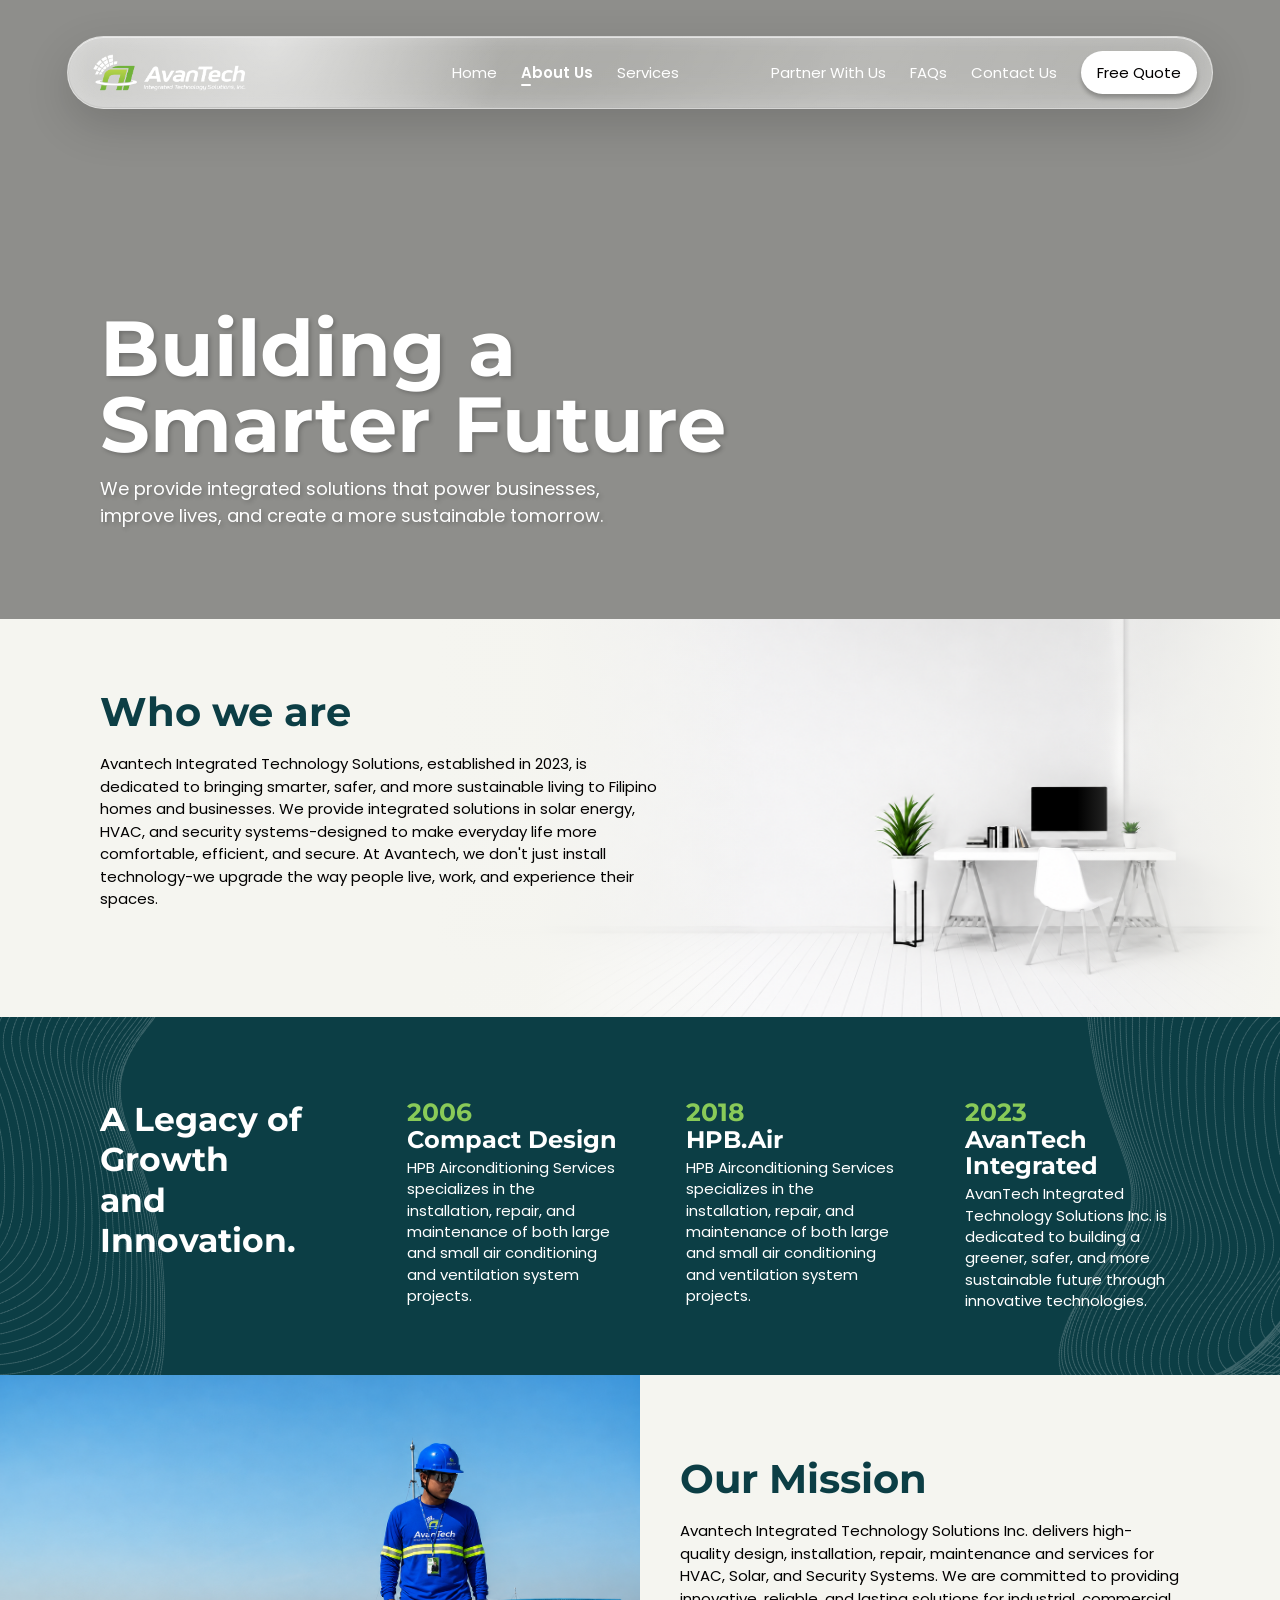
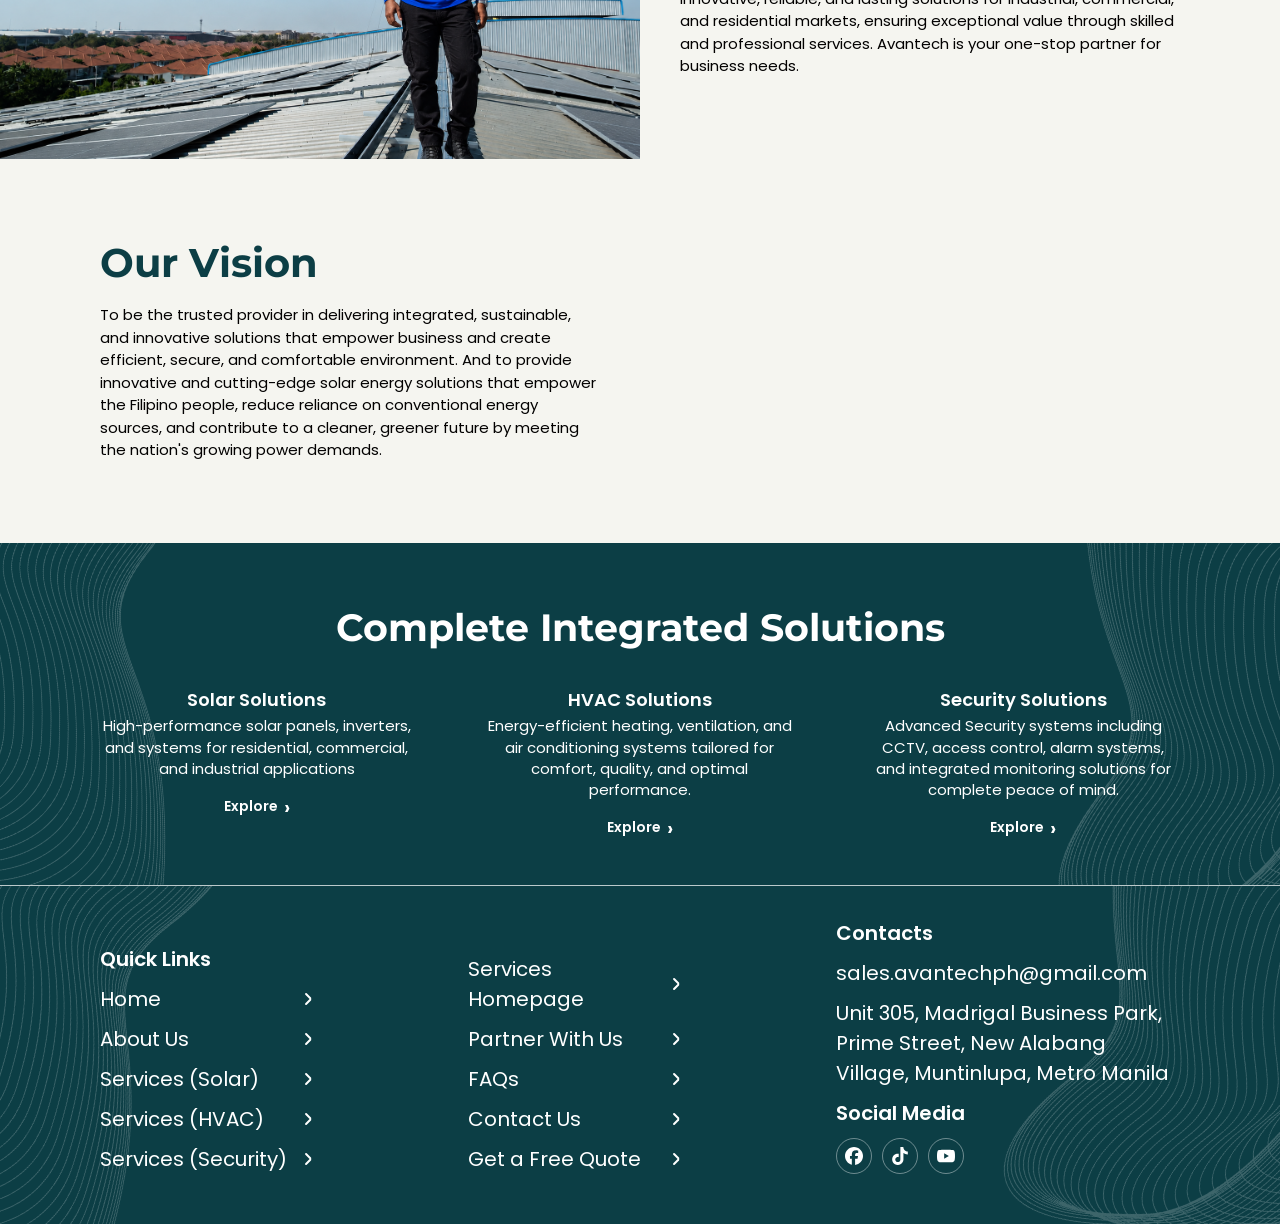
==== about.html @ c04d3a52 "Match Figma styling and add glass navbar" ====
<!doctype html>
<html lang="en">
  <head>
    <meta charset="UTF-8" />
    <meta name="viewport" content="width=device-width, initial-scale=1.0" />
    <title>About Us | AvanTech</title>
    <link rel="preconnect" href="https://fonts.googleapis.com" />
    <link rel="preconnect" href="https://fonts.gstatic.com" crossorigin />
    <link
      href="https://fonts.googleapis.com/css2?family=Montserrat:wght@700&family=Poppins:wght@400;600&display=swap"
      rel="stylesheet"
    />
    <link rel="stylesheet" href="styles.css" />
  </head>
  <body>
    <main class="page-shell">
      <section class="about-page-hero">
        <nav class="navbar" aria-label="Primary navigation">
          <a class="brand" href="index.html" aria-label="AvanTech home">
            <img src="assets/brand/avantech-horizontal-white.png" alt="AvanTech Integrated Technology Solutions, Inc." />
          </a>
          <input class="nav-toggle" type="checkbox" id="nav-toggle" aria-label="Toggle navigation menu" />
          <label class="hamburger" for="nav-toggle" aria-hidden="true">
            <span></span>
            <span></span>
            <span></span>
          </label>
          <div class="nav-menu" id="primary-menu">
            <div class="nav-links nav-center">
              <a href="index.html">Home</a>
              <a class="active" href="about.html">About Us</a>
              <a href="services.html">Services</a>
            </div>
            <div class="nav-links nav-right">
              <a href="partner.html">Partner With Us</a>
              <a href="index.html#faqs">FAQs</a>
              <a href="contact.html">Contact Us</a>
              <a class="contact-pill" href="index.html#quote">Free Quote</a>
            </div>
          </div>
        </nav>

        <div class="about-page-hero-content">
          <h1>Building a<br />Smarter Future</h1>
          <p>We provide integrated solutions that power businesses,<br />improve lives, and create a more sustainable tomorrow.</p>
        </div>
      </section>

      <section class="who-section">
        <div class="who-copy">
          <h2>Who we are</h2>
          <p>
            Avantech Integrated Technology Solutions, established in 2023, is dedicated to bringing smarter,
            safer, and more sustainable living to Filipino homes and businesses. We provide integrated solutions
            in solar energy, HVAC, and security systems-designed to make everyday life more comfortable, efficient,
            and secure. At Avantech, we don't just install technology-we upgrade the way people live, work, and
            experience their spaces.
          </p>
        </div>
        <div class="about-placeholder about-office-placeholder" aria-label="Modern commercial building"></div>
      </section>

      <section class="legacy-section">
        <div class="wave wave-left"></div>
        <div class="wave wave-right"></div>
        <h2>A Legacy of Growth<br />and Innovation.</h2>
        <div class="legacy-items">
          <article>
            <span>2006</span>
            <h3>Compact Design</h3>
            <p>HPB Airconditioning Services specializes in the installation, repair, and maintenance of both large and small air conditioning and ventilation system projects.</p>
          </article>
          <article>
            <span>2018</span>
            <h3>HPB.Air</h3>
            <p>HPB Airconditioning Services specializes in the installation, repair, and maintenance of both large and small air conditioning and ventilation system projects.</p>
          </article>
          <article>
            <span>2023</span>
            <h3>AvanTech Integrated</h3>
            <p>AvanTech Integrated Technology Solutions Inc. is dedicated to building a greener, safer, and more sustainable future through innovative technologies.</p>
          </article>
        </div>
      </section>

      <section class="mission-vision">
        <div class="about-placeholder mission-image" aria-label="Commercial rooftop solar installation"></div>
        <div class="mv-copy">
          <h2>Our Mission</h2>
          <p>
            Avantech Integrated Technology Solutions Inc. delivers high-quality design, installation, repair,
            maintenance and services for HVAC, Solar, and Security Systems. We are committed to providing
            innovative, reliable, and lasting solutions for industrial, commercial, and residential markets,
            ensuring exceptional value through skilled and professional services. Avantech is your one-stop
            partner for business needs.
          </p>
        </div>
        <div class="mv-copy">
          <h2>Our Vision</h2>
          <p>
            To be the trusted provider in delivering integrated, sustainable, and innovative solutions that
            empower business and create efficient, secure, and comfortable environment. And to provide innovative
            and cutting-edge solar energy solutions that empower the Filipino people, reduce reliance on conventional
            energy sources, and contribute to a cleaner, greener future by meeting the nation's growing power demands.
          </p>
        </div>
        <div class="about-placeholder vision-image" aria-label="Solar electrical installation technician"></div>
      </section>

      <section class="solutions-section">
        <div class="wave wave-left"></div>
        <div class="wave wave-right"></div>
        <h2>Complete Integrated Solutions</h2>
        <div class="solution-cards">
          <article>
            <h3>Solar Solutions</h3>
            <p>High-performance solar panels, inverters, and systems for residential, commercial, and industrial applications</p>
            <a href="solar-solutions.html">Explore <span aria-hidden="true">›</span></a>
          </article>
          <article>
            <h3>HVAC Solutions</h3>
            <p>Energy-efficient heating, ventilation, and air conditioning systems tailored for comfort, quality, and optimal performance.</p>
            <a href="services.html#hvac">Explore <span aria-hidden="true">›</span></a>
          </article>
          <article>
            <h3>Security Solutions</h3>
            <p>Advanced Security systems including CCTV, access control, alarm systems, and integrated monitoring solutions for complete peace of mind.</p>
            <a href="services.html#security">Explore <span aria-hidden="true">›</span></a>
          </article>
        </div>
      </section>

      <footer class="footer" id="contact">
        <div class="footer-wave footer-wave-left"></div>
        <div class="footer-wave footer-wave-right"></div>
        <div class="footer-inner">
          <div>
            <h2>Quick Links</h2>
            <a class="footer-link" href="index.html"><span class="footer-link-text">Home</span><span class="footer-arrow" aria-hidden="true"></span></a>
            <a class="footer-link" href="about.html"><span class="footer-link-text">About Us</span><span class="footer-arrow" aria-hidden="true"></span></a>
            <a class="footer-link" href="solar-solutions.html"><span class="footer-link-text">Services (Solar)</span><span class="footer-arrow" aria-hidden="true"></span></a>
            <a class="footer-link" href="services.html#hvac"><span class="footer-link-text">Services (HVAC)</span><span class="footer-arrow" aria-hidden="true"></span></a>
            <a class="footer-link" href="services.html#security"><span class="footer-link-text">Services (Security)</span><span class="footer-arrow" aria-hidden="true"></span></a>
          </div>
          <div>
            <h2 class="sr-only">More Links</h2>
            <a class="footer-link" href="services.html"><span class="footer-link-text">Services Homepage</span><span class="footer-arrow" aria-hidden="true"></span></a>
            <a class="footer-link" href="partner.html"><span class="footer-link-text">Partner With Us</span><span class="footer-arrow" aria-hidden="true"></span></a>
            <a class="footer-link" href="index.html#faqs"><span class="footer-link-text">FAQs</span><span class="footer-arrow" aria-hidden="true"></span></a>
            <a class="footer-link" href="contact.html"><span class="footer-link-text">Contact Us</span><span class="footer-arrow" aria-hidden="true"></span></a>
            <a class="footer-link" href="index.html#quote"><span class="footer-link-text">Get a Free Quote</span><span class="footer-arrow" aria-hidden="true"></span></a>
          </div>
          <div>
            <h2>Contacts</h2>
            <p class="contact-line">
              <span class="contact-icon mail-icon" aria-hidden="true"></span>
              <span>sales.avantechph@gmail.com</span>
            </p>
            <p class="contact-line">
              <span class="contact-icon location-icon" aria-hidden="true"></span>
              <span>Unit 305, Madrigal Business Park, Prime Street, New Alabang Village, Muntinlupa, Metro Manila</span>
            </p>
            <h3>Social Media</h3>
            <div class="socials" aria-label="Social media links">
              <a class="social facebook" href="#" aria-label="Facebook"></a>
              <a class="social tiktok" href="#" aria-label="TikTok"></a>
              <a class="social youtube" href="#" aria-label="YouTube"></a>
            </div>
          </div>
        </div>
      </footer>
    </main>
  </body>
</html>
---- styles.css ----
:root {
  --paper: #f5f5f0;
  --ink: #020000;
  --teal: #0c3e45;
  --teal-bright: #064f5c;
  --green: #89ca58;
  --button-a: #79a602;
  --button-b: #8aad2d;
  --white: #ffffff;
  --placeholder-light: linear-gradient(135deg, #eef0ea 0%, #d9e1db 48%, #f8f8f4 100%);
  --placeholder-mid: linear-gradient(135deg, #dbe7e2 0%, #b9cec9 48%, #eff2ec 100%);
  --placeholder-dark: linear-gradient(135deg, #0c3e45 0%, #13616b 50%, #e9eee8 100%);
  --hero-image: url("assets/figma-reference/hero-city.png");
  --services-hero-image: url("assets/generated/tech-hero-panels.png");
  --building-image: url("assets/figma-reference/about-solar-city.png");
  --office-image: url("assets/figma-reference/about-installer.png");
  --install-image: url("assets/figma-reference/about-panel-tech.png");
  --cta-image: url("assets/figma-reference/cta-solar-panels.png");
  --solar-image: url("assets/photos/solar/commercial-rooftop-solar.jpg");
  --hvac-image: url("assets/photos/hvac/industrial-rooftop-hvac.jpg");
  --security-image: url("assets/generated/security-control-room.png");
  --inverter-image: url("assets/generated/solar-inverter-wall.png");
  --business-image: url("assets/photos/buildings/blue-business-towers.jpg");
  --support-image: url("assets/generated/smart-building-control.png");
  --contact-hero-image: url("assets/photos/contact/contact-keyboard-wide.jpg");
  --about-hero-image: url("assets/figma-reference/about-hero-solar-field.png");
  --about-who-image: url("assets/figma-reference/about-desk.png");
  --about-mission-image: url("assets/figma-reference/about-mission-tech.png");
  --about-vision-image: url("assets/figma-reference/about-vision-wind.png");
}

* {
  box-sizing: border-box;
}

html {
  scroll-behavior: smooth;
}

body {
  margin: 0;
  background: var(--paper);
  color: var(--ink);
  font-family: "Poppins", sans-serif;
}

a {
  color: inherit;
  text-decoration: none;
}

.page-shell {
  width: 100%;
  max-width: none;
  margin: 0 auto;
  overflow: hidden;
  background: var(--paper);
  border: 0;
}

.hero,
.about-page-hero,
.services-showcase-hero,
.journey,
.legacy-section,
.solutions-section,
.service-process,
.footer {
  width: 100%;
}

.hero {
  position: relative;
  min-height: 511px;
  padding: 173px 40px 50px 100px;
  color: var(--white);
  overflow: hidden;
  background: #173233 var(--hero-image) center / cover;
}

.hero::after {
  content: "";
  position: absolute;
  inset: 0;
  z-index: 0;
  background: rgb(0 0 0 / 0.35);
  pointer-events: none;
}

.navbar {
  position: absolute;
  z-index: 5;
  top: 36px;
  left: clamp(14px, 5.208vw, 75px);
  right: clamp(14px, 5.208vw, 75px);
  height: 73px;
  display: flex;
  align-items: center;
  justify-content: flex-start;
  gap: clamp(24px, 11.667vw, 168px);
  padding: 15px;
  overflow: hidden;
  border: 1px solid rgb(255 255 255 / 0.5);
  border-radius: 54px;
  background:
    linear-gradient(135deg, rgb(255 255 255 / 0.36), rgb(255 255 255 / 0.1) 46%, rgb(255 255 255 / 0.22)),
    rgb(255 255 255 / 0.16);
  box-shadow:
    inset 0 1px 0 rgb(255 255 255 / 0.64),
    inset 0 -16px 28px rgb(255 255 255 / 0.08),
    0 16px 45px rgb(0 0 0 / 0.16);
  backdrop-filter: blur(22px) saturate(1.55);
  -webkit-backdrop-filter: blur(22px) saturate(1.55);
}

.navbar::before,
.navbar::after {
  content: "";
  position: absolute;
  pointer-events: none;
}

.navbar::before {
  inset: 1px;
  border-radius: inherit;
  background:
    radial-gradient(circle at 18% 8%, rgb(255 255 255 / 0.5), transparent 24%),
    linear-gradient(110deg, rgb(255 255 255 / 0.18), transparent 38%, rgb(255 255 255 / 0.14) 68%, transparent);
  mix-blend-mode: screen;
}

.navbar::after {
  inset: 0;
  border-radius: inherit;
  box-shadow:
    inset 10px 0 18px rgb(255 255 255 / 0.12),
    inset -10px 0 18px rgb(255 255 255 / 0.1);
}

.brand {
  position: relative;
  z-index: 1;
  display: inline-flex;
  align-items: center;
  justify-content: flex-end;
  flex: 0 0 auto;
  width: 173px;
  height: 43px;
  overflow: hidden;
}

.brand img {
  display: block;
  width: 173px;
  height: 43px;
  object-fit: cover;
  object-position: center;
}

.nav-menu {
  position: relative;
  z-index: 1;
  display: flex;
  flex: 1 1 auto;
  min-width: 0;
  align-items: center;
  gap: clamp(24px, 11.667vw, 168px);
}

.nav-links {
  display: flex;
  align-items: center;
  gap: 24px;
  font-size: 15px;
  color: var(--white);
}

.nav-center {
  flex: 1 1 0;
  justify-content: center;
  min-width: 0;
}

.nav-right {
  flex: 1 1 0;
  justify-content: flex-end;
  min-width: 0;
}

.nav-links a {
  position: relative;
  line-height: 1;
  white-space: nowrap;
}

.nav-links a:not(.contact-pill) {
  padding-block: 8px;
}

.nav-links .active {
  font-weight: 600;
}

.nav-links .active::after {
  content: "";
  position: absolute;
  left: 0;
  bottom: 2px;
  width: 10px;
  height: 2px;
  border-radius: 999px;
  background: var(--white);
}

.contact-pill {
  display: inline-flex;
  align-items: center;
  justify-content: center;
  min-height: 43px;
  padding: 10px 16px;
  border-radius: 22px;
  background: var(--white);
  color: #020000;
  box-shadow: 0 4px 4px rgb(0 0 0 / 0.25);
}

.nav-toggle,
.hamburger {
  display: none;
}

.hero-content {
  position: relative;
  z-index: 1;
  max-width: 1300px;
  text-shadow: 2.5px 1.7px 3.4px rgb(0 0 0 / 0.25);
}

h1,
h2,
h3,
.year {
  margin: 0;
  font-family: "Montserrat", sans-serif;
  font-weight: 700;
  letter-spacing: 0;
}

.hero h1 {
  max-width: 950px;
  font-family: "Montserrat", sans-serif;
  font-size: 85px;
  font-weight: 700;
  line-height: 0.94;
}

.hero p {
  margin: 0 0 20px;
  font-family: "Poppins", sans-serif;
  font-size: 20px;
  line-height: 1.5;
}

.button {
  display: inline-flex;
  align-items: center;
  justify-content: center;
  gap: 8px;
  min-height: 48px;
  padding: 9px 12px 8px 14px;
  border-radius: 8px;
  background: linear-gradient(90deg, var(--button-a), var(--button-b));
  color: var(--white);
  font-family: "Poppins", sans-serif;
  font-size: 15px;
  font-weight: 700;
  box-shadow: 0 10px 24px rgb(0 0 0 / 0.12);
}

.button span {
  font-size: 24px;
  line-height: 1;
}

.about {
  display: grid;
  grid-template-columns: minmax(400px, 475px) minmax(0, 1fr);
  justify-content: stretch;
  align-items: center;
  gap: clamp(32px, 4vw, 72px);
  padding: 70px 100px;
}

.about-copy {
  padding-top: 3px;
}

.about h2 {
  margin-bottom: 30px;
  color: var(--teal);
  font-family: "Montserrat", sans-serif;
  font-size: 40px;
  letter-spacing: -2.4px;
  line-height: 1.22;
}

.about p {
  max-width: 475px;
  margin: 0 0 18px;
  font-size: 18px;
  line-height: 1.45;
}

.about .button {
  margin-top: 5px;
  background: var(--teal);
  box-shadow: none;
}

.photo-grid {
  display: grid;
  width: 100%;
  max-width: none;
  min-width: 349px;
  height: clamp(370px, 27vw, 500px);
  grid-template-columns: minmax(0, 1.35fr) minmax(0, 1fr);
  grid-template-rows: repeat(2, minmax(0, 1fr));
  gap: 14px;
  justify-self: stretch;
}

.photo {
  position: relative;
  min-width: 0;
  overflow: hidden;
  border-radius: 20px;
  box-shadow: 0 4px 80px rgb(0 0 0 / 0.25);
  background-color: #30524e;
}

.photo::before {
  content: none;
}

.photo::after {
  content: none;
}

.photo span {
  display: none;
}

.photo-large {
  grid-row: 1 / span 2;
  background: var(--building-image) center / cover;
}

.photo-office {
  background: var(--office-image) center / cover;
}

.photo-install {
  background: var(--install-image) center / cover;
}

.journey {
  position: relative;
  min-height: 347px;
  padding: 32px 20px 77px;
  overflow: hidden;
  color: var(--white);
  text-align: center;
  background: linear-gradient(106deg, #064f5c, #0b3f47 51%, #236c78);
}

.wave,
.footer-wave {
  position: absolute;
  width: 520px;
  height: 520px;
  pointer-events: none;
}

.wave {
  width: 560px;
  height: 440px;
  background: url("assets/patterns/wavy-line-large.png") center / contain no-repeat;
  filter: brightness(0) invert(1);
  opacity: 0.2;
}

.footer-wave {
  width: 560px;
  height: 440px;
  background: url("assets/patterns/wavy-line-large.png") center / contain no-repeat;
  filter: brightness(0) invert(1);
  opacity: 0.2;
}

.wave-left {
  left: -305px;
  top: -82px;
  transform: rotate(108deg) scale(1.12);
}

.wave-right {
  right: -285px;
  top: -108px;
  transform: rotate(-72deg) scale(1.18);
}

.eyebrow {
  margin: 0;
  color: var(--green);
  font-family: "Montserrat", sans-serif;
  font-size: 15px;
  font-weight: 700;
}

.journey h2,
.cta h2 {
  font-size: 35px;
  line-height: 1.23;
}

.timeline {
  position: relative;
  z-index: 1;
  display: grid;
  grid-template-columns: repeat(3, minmax(0, 1fr));
  gap: 68px;
  max-width: 1376px;
  margin: 25px auto 0;
  text-align: center;
}

.timeline article {
  position: relative;
  max-width: 320px;
  justify-self: center;
}

.year {
  color: var(--green);
  font-size: 25px;
  line-height: 1.2;
}

.timeline h3 {
  font-size: 25px;
  line-height: 1.2;
}

.timeline p {
  margin: 0;
  font-size: 15px;
  line-height: 1.52;
}

.partners {
  --partner-distance: 5880px;
  height: 226px;
  display: flex;
  align-items: center;
  justify-content: flex-start;
  overflow: hidden;
}

.partner-track {
  display: flex;
  align-items: center;
  gap: 42px;
  padding-left: 56px;
  min-width: max-content;
  animation: slide-partners 28s linear infinite;
}

.partner-track span {
  display: grid;
  width: 504px;
  height: 132px;
  place-items: center;
  overflow: visible;
}

.partner-track img {
  display: block;
  max-width: 100%;
  max-height: 130px;
  object-fit: contain;
  transform: scale(2);
  transform-origin: center;
}

.partner-footer-banner {
  position: relative;
  display: grid;
  grid-template-columns: minmax(0, 1.05fr) minmax(280px, 0.72fr);
  min-height: 198px;
  margin-bottom: 34px;
  padding: 50px 40px 38px 56px;
  overflow: hidden;
  color: var(--white);
  background:
    linear-gradient(180deg, rgb(21 61 69 / 0.72), rgb(15 58 66 / 0.72)),
    linear-gradient(90deg, rgb(117 138 148 / 0.52), rgb(77 96 109 / 0.52) 48%, rgb(40 58 70 / 0.52)),
    radial-gradient(circle at 48% 42%, rgb(255 255 255 / 0.1), transparent 30%),
    linear-gradient(180deg, #5f7681 0%, #3f5562 60%, #24323d 100%);
}

.partner-footer-banner::before {
  content: "";
  position: absolute;
  inset: 0;
  background:
    linear-gradient(180deg, rgb(255 255 255 / 0.06), transparent 28%),
    linear-gradient(0deg, transparent 0 72%, rgb(0 0 0 / 0.08) 72% 100%),
    radial-gradient(circle at 22% 92%, rgb(87 126 71 / 0.2), transparent 16%),
    radial-gradient(circle at 58% 72%, rgb(255 255 255 / 0.08), transparent 18%),
    linear-gradient(180deg, transparent 0 46%, rgb(255 255 255 / 0.05) 46% 47%, transparent 47% 100%);
  pointer-events: none;
}

.partner-footer-banner-copy {
  position: relative;
  z-index: 1;
}

.partner-footer-banner h2 {
  max-width: 430px;
  font-size: 42px;
  line-height: 1.08;
}

.partner-footer-banner p {
  position: relative;
  z-index: 1;
  align-self: start;
  justify-self: end;
  max-width: 375px;
  margin: 0;
  padding-top: 4px;
  color: rgb(255 255 255 / 0.92);
  font-size: 16px;
  line-height: 1.35;
  text-align: left;
}

.partner-footer .footer-inner {
  position: relative;
  z-index: 1;
  align-items: end;
}

@keyframes slide-partners {
  from {
    transform: translateX(0);
  }

  to {
    transform: translateX(calc(-1 * var(--partner-distance)));
  }
}

.cta {
  min-height: 308px;
  display: flex;
  flex-direction: column;
  align-items: center;
  justify-content: center;
  padding: 40px;
  color: var(--white);
  text-align: center;
  background:
    linear-gradient(rgb(0 0 0 / 0.62), rgb(0 0 0 / 0.62)),
    var(--cta-image) center / cover;
}

.cta > * {
  align-self: center;
  width: min(100%, 900px);
  margin-right: auto;
  margin-left: auto;
  text-align: center;
}

.cta .eyebrow {
  width: auto;
}

.cta h2 {
  margin-top: 5px;
  margin-bottom: 0;
  max-width: 850px;
  color: var(--white);
  font-size: 40px;
  line-height: 1.28;
}

.cta p:not(.eyebrow) {
  max-width: 560px;
  margin: 8px 0 20px;
  color: var(--white);
  font-size: 16px;
  line-height: 1.38;
}

.cta .button {
  width: auto;
  min-width: 165px;
  min-height: 48px;
  padding: 9px 14px;
  border-radius: 8px;
  font-size: 15px;
}

.about-page-hero {
  position: relative;
  min-height: 610px;
  padding: 310px 100px 90px;
  overflow: hidden;
  color: var(--white);
  background:
    linear-gradient(rgb(0 0 0 / 0.42), rgb(0 0 0 / 0.42)),
    var(--about-hero-image) center / cover;
}

.about-page-hero::before {
  content: none;
  position: absolute;
  inset: 0;
  background:
    radial-gradient(circle at 78% 28%, rgb(255 255 255 / 0.14), transparent 18%),
    linear-gradient(14deg, transparent 0 42%, rgb(14 62 69 / 0.28) 42% 46%, transparent 46% 100%);
  opacity: 0.9;
}

.about-page-hero-content {
  position: relative;
  z-index: 1;
  text-shadow: 2px 2px 4px rgb(0 0 0 / 0.22);
}

.about-page-hero h1 {
  max-width: 770px;
  font-size: 78px;
  line-height: 0.98;
}

.about-page-hero p {
  max-width: 590px;
  margin: 13px 0 0;
  font-size: 18px;
  line-height: 1.48;
}

.who-section {
  position: relative;
  display: block;
  min-height: 398px;
  padding: 70px 100px 64px;
  overflow: hidden;
  background: var(--paper);
}

.who-copy {
  position: relative;
  z-index: 1;
  max-width: 560px;
}

.who-copy h2,
.mv-copy h2 {
  margin-bottom: 18px;
  color: var(--teal);
  font-size: 40px;
  line-height: 1.15;
}

.who-copy p,
.mv-copy p {
  margin: 0;
  font-size: 15px;
  line-height: 1.5;
}

.about-placeholder {
  width: 100%;
  min-height: 240px;
  overflow: hidden;
  background-position: center;
  background-size: cover;
}

.about-office-placeholder {
  position: absolute;
  inset: 0 0 0 auto;
  width: min(66vw, 990px);
  min-height: 0;
  background:
    linear-gradient(90deg, var(--paper) 0%, rgb(245 245 240 / 0.96) 12%, rgb(245 245 240 / 0) 38%, rgb(245 245 240 / 0) 76%, var(--paper) 100%),
    var(--about-who-image) center right / cover no-repeat;
  pointer-events: none;
}

.mission-image {
  background:
    var(--about-mission-image) center / cover;
}

.vision-image {
  background:
    var(--about-vision-image) center / cover;
}

.legacy-section,
.solutions-section {
  position: relative;
  overflow: hidden;
  color: var(--white);
  background: var(--teal);
}

.legacy-section {
  display: grid;
  min-height: 326px;
  grid-template-columns: minmax(260px, 0.34fr) minmax(0, 1fr);
  gap: 44px;
  padding: 82px 100px 64px;
}

.legacy-section h2 {
  position: relative;
  z-index: 1;
  align-self: start;
  font-size: 33px;
  line-height: 1.22;
}

.legacy-items {
  position: relative;
  z-index: 1;
  display: grid;
  grid-template-columns: repeat(3, minmax(0, 1fr));
  align-items: start;
  gap: 64px;
}

.legacy-items article {
  display: flex;
  min-width: 0;
  flex-direction: column;
  align-items: flex-start;
}

.legacy-mark {
  display: none;
  width: 96px;
  height: 96px;
  margin: 0 auto 25px;
  place-items: center;
  overflow: hidden;
  border-radius: 50%;
  background: #eef0eb;
}

.legacy-mark-hpb {
  position: relative;
  border: 9px solid #f6f6f0;
  background: #8e8d7f;
  box-shadow: inset 0 0 0 8px #d33535;
}

.legacy-mark-hpb::before {
  content: "";
  width: 49px;
  height: 49px;
  border: 10px solid #ffffff;
  border-right-color: transparent;
  border-bottom-color: transparent;
  transform: rotate(-45deg);
}

.legacy-mark-green {
  background: var(--green);
}

.legacy-mark-avantech img {
  width: 94px;
  height: 94px;
  object-fit: cover;
  object-position: left center;
}

.legacy-items span {
  color: var(--green);
  font-family: "Montserrat", sans-serif;
  font-size: 25px;
  font-weight: 700;
  line-height: 1.1;
}

.legacy-items h3 {
  font-size: 24px;
  line-height: 1.1;
}

.legacy-items p,
.solution-cards p {
  margin: 4px 0 0;
  font-size: 15px;
  line-height: 1.42;
}

/* Services page */
.services-hero {
  position: relative;
  min-height: 620px;
  overflow: hidden;
  padding: 215px 100px 80px;
  color: var(--white);
  background:
    linear-gradient(90deg, rgb(3 35 40 / 0.94), rgb(5 63 71 / 0.76) 54%, rgb(91 139 75 / 0.42)),
    var(--services-hero-image) center / cover;
}

.services-hero::after {
  content: "";
  position: absolute;
  right: -150px;
  bottom: -280px;
  width: 650px;
  height: 650px;
  border: 1px solid rgb(255 255 255 / 0.12);
  border-radius: 50%;
  box-shadow: 0 0 0 70px rgb(255 255 255 / 0.035), 0 0 0 140px rgb(255 255 255 / 0.025);
}

.services-hero-content {
  position: relative;
  z-index: 1;
  max-width: 930px;
}

.services-hero h1 {
  margin-top: 8px;
  font-size: clamp(58px, 6vw, 86px);
  line-height: 0.98;
}

.services-hero-content > p:not(.eyebrow) {
  max-width: 620px;
  margin: 22px 0 26px;
  font-size: 19px;
  line-height: 1.55;
}

.services-intro {
  display: grid;
  grid-template-columns: 190px minmax(320px, 1fr) minmax(320px, 0.9fr);
  gap: 42px;
  align-items: start;
  padding: 84px 100px;
}

.services-intro h2 {
  color: var(--teal);
  font-size: 44px;
  line-height: 1.1;
}

.services-intro > p:last-child {
  margin: 4px 0 0;
  font-size: 17px;
  line-height: 1.65;
}

.service-detail {
  display: grid;
  grid-template-columns: minmax(0, 1.05fr) minmax(420px, 0.95fr);
  min-height: 610px;
  background: #fff;
}

.service-detail-reverse .service-media {
  order: 2;
}

.service-detail-reverse .service-copy {
  order: 1;
  background: #eef2eb;
}

.service-media {
  position: relative;
  display: grid;
  min-height: 610px;
  place-items: center;
  overflow: hidden;
  background:
    linear-gradient(135deg, rgb(12 62 69 / 0.44), rgb(6 79 92 / 0.12)),
    var(--solar-image) center / cover;
}

.service-media::after {
  content: "";
  position: absolute;
  inset: 24px;
  border: 1px solid rgb(255 255 255 / 0.24);
  border-radius: 24px;
}

.service-media span {
  display: none;
}

.service-media-hvac {
  background:
    linear-gradient(135deg, rgb(15 49 54 / 0.44), rgb(97 128 120 / 0.12)),
    var(--hvac-image) center / cover;
}

.service-media-security {
  background:
    linear-gradient(135deg, rgb(6 45 53 / 0.52), rgb(93 135 68 / 0.18)),
    var(--security-image) center / cover;
}

.service-copy {
  position: relative;
  display: flex;
  flex-direction: column;
  justify-content: center;
  padding: 74px clamp(48px, 6.9vw, 100px);
  background: var(--paper);
}

.service-number {
  position: absolute;
  top: 42px;
  right: 55px;
  color: rgb(12 62 69 / 0.08);
  font-family: "Montserrat", sans-serif;
  font-size: 104px;
  font-weight: 700;
  line-height: 1;
}

.service-copy h2 {
  margin: 6px 0 18px;
  color: var(--teal);
  font-size: 46px;
  line-height: 1.08;
}

.service-copy > p:not(.eyebrow) {
  margin: 0;
  font-size: 16px;
  line-height: 1.62;
}

.service-features {
  display: grid;
  gap: 10px;
  margin: 24px 0 30px;
  padding: 0;
  list-style: none;
}

.service-features li {
  position: relative;
  padding-left: 25px;
  font-size: 15px;
  line-height: 1.45;
}

.service-features li::before {
  content: "";
  position: absolute;
  top: 7px;
  left: 0;
  width: 10px;
  height: 10px;
  border-radius: 50%;
  background: var(--green);
  box-shadow: 0 0 0 4px rgb(137 202 88 / 0.18);
}

.service-copy .button {
  align-self: flex-start;
}

.service-process {
  position: relative;
  overflow: hidden;
  padding: 72px 100px 84px;
  color: var(--white);
  text-align: center;
  background: var(--teal);
}

.service-process h2,
.services-cta h2 {
  position: relative;
  z-index: 1;
  margin: 5px 0 40px;
  font-size: 40px;
  line-height: 1.16;
}

.process-grid {
  position: relative;
  z-index: 1;
  display: grid;
  grid-template-columns: repeat(4, minmax(0, 1fr));
  gap: 28px;
  max-width: 1240px;
  margin: 0 auto;
}

.process-grid article {
  min-height: 210px;
  padding: 30px 24px;
  border: 1px solid rgb(255 255 255 / 0.17);
  border-radius: 20px;
  background: rgb(255 255 255 / 0.06);
  backdrop-filter: blur(10px);
}

.process-grid span {
  color: var(--green);
  font-family: "Montserrat", sans-serif;
  font-size: 18px;
  font-weight: 700;
}

.process-grid h3 {
  margin-top: 16px;
  font-size: 23px;
}

.process-grid p {
  margin: 10px 0 0;
  font-size: 14px;
  line-height: 1.55;
}

.services-cta {
  padding: 78px 32px;
  color: var(--teal);
  text-align: center;
  background: var(--paper);
}

.services-cta h2 {
  margin-bottom: 10px;
}

.services-cta > p:not(.eyebrow) {
  margin: 0 0 24px;
  font-size: 16px;
}

/* Compact services dashboard from the approved reference */
.services-showcase-hero {
  position: relative;
  min-height: 720px;
  overflow: hidden;
  padding: 305px 100px 70px;
  color: var(--white);
  background:
    linear-gradient(90deg, rgb(0 0 0 / 0.52), rgb(0 0 0 / 0.2)),
    var(--services-hero-image) center / cover;
}

.services-showcase-copy {
  position: relative;
  z-index: 1;
  max-width: 840px;
  text-shadow: 1px 2px 5px rgb(0 0 0 / 0.32);
}

.services-showcase-copy h1 {
  font-size: clamp(58px, 5.5vw, 80px);
  line-height: 1.16;
}

.services-showcase-copy p {
  margin: 10px 0 0;
  font-size: 18px;
  line-height: 1.45;
}

.service-cards-section {
  display: grid;
  grid-template-columns: repeat(3, minmax(0, 1fr));
  gap: 22px;
  padding: 40px 100px 46px;
  background: var(--paper);
}

.service-card {
  min-width: 0;
}

.service-card-media {
  display: grid;
  width: 100%;
  aspect-ratio: 1.52;
  place-items: center;
  overflow: hidden;
  border-radius: 18px;
  background-position: center;
  background-size: cover;
}

.service-card-media span {
  display: none;
}

.card-solar {
  background-image: linear-gradient(rgb(4 45 50 / 0.12), rgb(4 45 50 / 0.12)), var(--solar-image);
}

.card-hvac {
  background:
    linear-gradient(145deg, rgb(83 109 112 / 0.18), rgb(8 59 65 / 0.38)),
    var(--hvac-image) center / cover;
}

.card-security {
  background:
    linear-gradient(145deg, rgb(86 116 106 / 0.22), rgb(23 63 71 / 0.44)),
    var(--security-image) center / cover;
}

.service-card h2 {
  margin: 14px 0 5px;
  color: var(--teal);
  font-size: 23px;
  line-height: 1.2;
}

.service-card p {
  min-height: 92px;
  margin: 0;
  color: #535353;
  font-size: 14px;
  line-height: 1.55;
}

.service-card > a {
  display: inline-flex;
  align-items: center;
  gap: 8px;
  margin-top: 6px;
  color: var(--teal);
  font-size: 13px;
  font-weight: 600;
}

.service-card > a span {
  font-size: 21px;
  line-height: 1;
}

.services-footer {
  min-height: 292px;
  padding-top: 42px;
  padding-bottom: 38px;
}

/* Solar solutions page */
.solar-page {
  background: var(--paper);
}

.solar-hero {
  position: relative;
  min-height: 430px;
  overflow: hidden;
  padding: 90px 96px 52px;
  color: var(--white);
  background:
    linear-gradient(90deg, rgb(0 0 0 / 0.68), rgb(0 0 0 / 0.34) 48%, rgb(0 0 0 / 0.12)),
    var(--placeholder-dark) center 46% / cover;
}

.back-link {
  position: relative;
  z-index: 1;
  display: inline-flex;
  margin-top: 8px;
  color: var(--white);
  font-size: 13px;
}

.solar-hero-copy {
  position: relative;
  z-index: 1;
  max-width: 500px;
  margin-top: 76px;
  text-shadow: 1px 2px 5px rgb(0 0 0 / 0.32);
}

.solar-hero-copy h1 {
  color: var(--white);
  font-size: clamp(38px, 4vw, 52px);
  line-height: 1.07;
}

.solar-hero-copy p {
  max-width: 460px;
  margin: 10px 0 18px;
  color: var(--white);
  font-size: 14px;
  line-height: 1.45;
}

.energy-setup,
.why-solar {
  padding: 42px 96px 0;
  background: var(--paper);
}

.section-heading h2 {
  color: var(--teal);
  font-size: clamp(32px, 3vw, 40px);
  line-height: 1.05;
}

.section-heading p {
  max-width: 760px;
  margin: 4px 0 0;
  font-size: 14px;
  line-height: 1.45;
}

.setup-cards {
  display: grid;
  grid-template-columns: repeat(3, minmax(0, 1fr));
  gap: 18px;
  margin-top: 18px;
}

.setup-card {
  position: relative;
  min-height: 230px;
  display: grid;
  grid-template-rows: 58% 42%;
  overflow: hidden;
  border-radius: 18px;
  background: var(--teal);
  box-shadow: 0 16px 22px rgb(12 62 69 / 0.24);
}

.setup-card::before {
  content: "";
  display: block;
  background: var(--placeholder-mid);
}

.setup-card > div {
  display: flex;
  flex-direction: column;
  justify-content: center;
  padding: 18px 22px 20px;
  color: var(--white);
  background: #075a63;
}

.setup-card h3 {
  color: var(--green);
  font-family: "Poppins", sans-serif;
  font-size: 24px;
  font-weight: 600;
  line-height: 1.05;
}

.setup-card p {
  max-width: 300px;
  margin: 8px 0 0;
  color: var(--white);
  font-size: 16px;
  line-height: 1.25;
}

.setup-grid::before {
  background: linear-gradient(135deg, #e8efe8 0%, #a6c6c3 48%, #f7f7ef 100%);
}

.setup-hybrid::before {
  background: linear-gradient(135deg, #f1efe5 0%, #b7d1c2 50%, #e7ece8 100%);
}

.setup-offgrid::before {
  background: linear-gradient(135deg, #dfe8d1 0%, #9db8a4 50%, #f5f5ec 100%);
}

.why-grid {
  display: grid;
  grid-template-columns: repeat(4, minmax(0, 1fr));
  gap: 28px;
  margin-top: 22px;
  padding-bottom: 46px;
}

.why-grid h3 {
  color: var(--teal);
  font-family: "Poppins", sans-serif;
  font-size: 13px;
  font-weight: 600;
  line-height: 1.2;
}

.why-grid p {
  margin: 5px 0 0;
  font-size: 11px;
  line-height: 1.35;
}

.solar-install-types {
  position: relative;
  display: grid;
  grid-template-columns: minmax(220px, 0.31fr) minmax(0, 0.69fr);
  gap: 34px;
  align-items: center;
  padding: 64px 96px 66px;
  overflow: hidden;
  color: var(--white);
  background: var(--teal);
}

.solar-install-types::before,
.solar-install-types::after {
  content: "";
  position: absolute;
  width: 560px;
  height: 440px;
  background: url("assets/patterns/wavy-line-large.png") center / contain no-repeat;
  filter: brightness(0) invert(1);
  opacity: 0.12;
  pointer-events: none;
}

.solar-install-types::before {
  left: -285px;
  bottom: -135px;
  transform: rotate(115deg);
}

.solar-install-types::after {
  right: -250px;
  top: -120px;
  transform: rotate(-55deg);
}

.solar-install-copy,
.install-gallery {
  position: relative;
  z-index: 1;
}

.solar-install-copy h2 {
  max-width: 260px;
  color: var(--white);
  font-size: clamp(28px, 3vw, 40px);
  line-height: 1.08;
}

.solar-install-copy p {
  max-width: 240px;
  margin: 12px 0 0;
  font-size: 14px;
  line-height: 1.35;
}

.install-gallery {
  display: grid;
  grid-template-columns: repeat(2, minmax(0, 1fr));
  gap: 18px;
}

.install-card {
  position: relative;
  min-height: 210px;
  margin: 0;
  overflow: hidden;
  border-radius: 8px;
  background: var(--placeholder-mid);
}

.install-card::before {
  content: "";
  position: absolute;
  inset: 0;
  background: linear-gradient(180deg, transparent 52%, rgb(0 0 0 / 0.72));
}

.install-card figcaption {
  position: absolute;
  right: 12px;
  bottom: 10px;
  left: 12px;
  color: var(--white);
  font-size: 12px;
  line-height: 1.2;
  text-align: center;
}

.install-deck {
  min-height: 275px;
}

.install-roof {
  background: var(--placeholder-mid);
}

.install-ground {
  background: var(--placeholder-mid);
}

.install-deck {
  background: var(--placeholder-mid);
}

.install-floating {
  background: var(--placeholder-mid);
}

.solar-brand-strip {
  min-height: 122px;
  display: flex;
  align-items: center;
  justify-content: center;
  gap: clamp(38px, 6vw, 86px);
  padding: 32px 24px;
  overflow: hidden;
  background: var(--paper);
  font-family: "Montserrat", sans-serif;
  font-size: clamp(22px, 2.35vw, 34px);
  font-weight: 700;
  white-space: nowrap;
}

.brand-red {
  color: #e5252a;
}

.brand-orange {
  color: #f6a400;
}

.brand-blue {
  color: #0472c9;
}

/* Contact page */
.contact-page {
  background: var(--paper);
}

.contact-hero {
  position: relative;
  min-height: clamp(420px, 31vw, 486px);
  overflow: hidden;
  padding: 40px clamp(64px, 7vw, 100px) 54px;
  color: var(--white);
  background:
    linear-gradient(90deg, rgb(25 33 20 / 0.6), rgb(30 39 24 / 0.32)),
    linear-gradient(180deg, rgb(7 26 28 / 0.1), rgb(7 26 28 / 0.24)),
    var(--contact-hero-image) center 46% / cover;
}

.contact-hero::before {
  content: "";
  position: absolute;
  inset: 0;
  background: linear-gradient(180deg, transparent 0 62%, rgb(245 245 240 / 0.05) 100%);
  pointer-events: none;
}

.contact-hero-content {
  position: relative;
  z-index: 1;
  max-width: 640px;
  padding-top: clamp(118px, 9vw, 142px);
}

.contact-hero h1 {
  max-width: 575px;
  color: var(--white);
  font-size: clamp(42px, 3.9vw, 58px);
  line-height: 1.1;
  text-shadow: 1px 2px 5px rgb(0 0 0 / 0.28);
}

.contact-hero p {
  max-width: 555px;
  margin: 28px 0 0;
  color: var(--white);
  font-size: 18px;
  line-height: 1.42;
}

.contact-info-grid {
  display: grid;
  grid-template-columns: repeat(2, minmax(340px, 500px));
  gap: 42px clamp(42px, 4vw, 72px);
  justify-content: center;
  max-width: 1320px;
  margin: 0 auto;
  padding: 74px 64px 84px;
  background: var(--paper);
}

.contact-info-card {
  display: grid;
  grid-template-columns: 74px minmax(0, 1fr);
  gap: 26px;
  align-items: center;
  min-height: 190px;
  padding: 32px 38px;
  border-radius: 18px;
  background: #ffffff;
  box-shadow: 0 24px 60px rgb(12 62 69 / 0.08);
}

.contact-info-card-wide {
  grid-column: 1 / -1;
  justify-self: center;
  width: min(100%, 500px);
}

.contact-card-icon {
  position: relative;
  display: grid;
  width: 70px;
  height: 70px;
  place-items: center;
  border-radius: 50%;
  background: var(--teal);
  color: var(--white);
  box-shadow: 0 10px 18px rgb(12 62 69 / 0.15);
}

.contact-card-icon::before {
  content: "";
  width: 34px;
  height: 34px;
  background: var(--white);
  mask: var(--contact-icon) center / contain no-repeat;
  -webkit-mask: var(--contact-icon) center / contain no-repeat;
}

.contact-card-phone {
  --contact-icon: url("assets/icons/contact/phone-call.svg");
}

.contact-card-mail {
  --contact-icon: url("assets/icons/contact/email-envelope.svg");
}

.contact-card-clock {
  --contact-icon: url("assets/icons/contact/clock.svg");
}

.contact-info-card h2 {
  color: var(--teal);
  font-size: clamp(24px, 1.9vw, 30px);
  line-height: 1.2;
}

.contact-highlight {
  margin: 14px 0 9px;
  color: var(--teal);
  font-size: 15px;
  font-weight: 600;
  line-height: 1.28;
}

.contact-info-card p {
  margin: 0;
  color: var(--ink);
  font-size: 16px;
  line-height: 1.4;
}

.contact-map-section {
  display: grid;
  grid-template-columns: minmax(320px, 0.43fr) minmax(420px, 0.57fr);
  align-items: stretch;
  background: var(--white);
}

.contact-address-copy {
  display: grid;
  grid-template-columns: auto minmax(0, 1fr);
  gap: 22px;
  align-items: start;
  padding: 92px 42px 78px 92px;
  background: var(--white);
}

.contact-address-icon {
  position: relative;
  display: grid;
  width: 58px;
  height: 58px;
  place-items: center;
  border-radius: 50%;
  background: var(--teal);
}

.contact-address-icon::before {
  content: "";
  width: 30px;
  height: 30px;
  background: var(--white);
  mask: url("assets/icons/contact/map-pin.svg") center / contain no-repeat;
  -webkit-mask: url("assets/icons/contact/map-pin.svg") center / contain no-repeat;
}

.contact-address-copy h2 {
  color: var(--teal);
  font-family: "Poppins", sans-serif;
  font-size: 16px;
  font-weight: 600;
  line-height: 1.45;
}

.contact-address-copy p {
  margin: 32px 0 0;
  color: var(--ink);
  font-size: 15px;
  line-height: 1.45;
}

.contact-map {
  display: block;
  width: 100%;
  min-height: 330px;
  border: 0;
}

/* Partner page */
.partner-hero {
  position: relative;
  min-height: 720px;
  overflow: hidden;
  padding: 46px 100px 78px;
  color: var(--white);
  background:
    linear-gradient(180deg, rgb(13 22 27 / 0.18), rgb(13 22 27 / 0.42)),
    linear-gradient(90deg, rgb(120 136 149 / 0.92), rgb(78 93 106 / 0.92) 45%, rgb(52 66 76 / 0.95)),
    radial-gradient(circle at 28% 30%, rgb(255 255 255 / 0.1), transparent 18%),
    linear-gradient(135deg, #8f9daa, #6d7c89 50%, #2b3540);
}

.partner-hero::before {
  content: "";
  position: absolute;
  inset: 0;
  background:
    linear-gradient(16deg, transparent 0 39%, rgb(255 255 255 / 0.05) 39% 41%, transparent 41% 100%),
    radial-gradient(circle at 80% 24%, rgb(255 255 255 / 0.15), transparent 8%),
    linear-gradient(180deg, transparent 0 66%, rgb(0 0 0 / 0.08) 66% 100%);
  pointer-events: none;
}

.partner-hero::after {
  content: "";
  position: absolute;
  inset: 0;
  background: linear-gradient(180deg, rgb(17 25 31 / 0.08), rgb(17 25 31 / 0.42));
  pointer-events: none;
}

.partner-hero-content {
  position: relative;
  z-index: 1;
  max-width: 720px;
  padding-top: 250px;
  text-shadow: 1px 2px 5px rgb(0 0 0 / 0.32);
}

.partner-hero h1 {
  font-size: clamp(58px, 5.9vw, 82px);
  line-height: 0.98;
}

.partner-hero p {
  max-width: 650px;
  margin: 14px 0 0;
  font-size: 18px;
  line-height: 1.5;
}

.partner-benefits {
  position: relative;
  overflow: hidden;
  padding: 58px 0 72px;
  background: var(--paper);
}

.partner-benefits::before {
  content: "";
  position: absolute;
  inset: 0;
  background:
    repeating-radial-gradient(circle at 0 0, rgb(12 62 69 / 0.05) 0 1px, transparent 1px 18px),
    linear-gradient(180deg, rgb(255 255 255 / 0.5), transparent 52%);
  pointer-events: none;
}

.partner-benefits-layout {
  position: relative;
  z-index: 1;
  display: grid;
  grid-template-columns: minmax(260px, 0.94fr) minmax(0, 1.85fr);
  gap: 24px;
  align-items: start;
  padding: 0 100px;
}

.partner-intro {
  padding-top: 36px;
}

.partner-intro h2 {
  max-width: 260px;
  color: var(--teal);
  font-size: 38px;
  line-height: 1.08;
  letter-spacing: -1.4px;
}

.partner-intro p {
  max-width: 260px;
  margin: 12px 0 0;
  color: #6c7170;
  font-size: 15px;
  line-height: 1.45;
}

.partner-card-grid {
  display: grid;
  grid-template-columns: repeat(2, minmax(0, 1fr));
  gap: 18px;
}

.partner-card {
  overflow: hidden;
  border-radius: 10px;
  background: #f7f5ef;
  box-shadow: 0 10px 28px rgb(0 0 0 / 0.08);
}

.partner-card-media {
  position: relative;
  aspect-ratio: 1.48;
  overflow: hidden;
  background-position: center;
  background-size: cover;
}

.partner-card-media::before {
  content: "";
  position: absolute;
  inset: 0;
  background:
    linear-gradient(180deg, rgb(255 255 255 / 0.08), rgb(12 62 69 / 0.18));
  opacity: 1;
}

.partner-card-media-1 {
  background-image: var(--inverter-image);
}

.partner-card-media-2 {
  background-image: var(--install-image);
}

.partner-card-media-3 {
  background-image: var(--solar-image);
}

.partner-card-media-4 {
  background-image: var(--business-image);
}

.partner-card-media-5 {
  background-image: var(--support-image);
}

.partner-card-copy {
  padding: 11px 12px 15px;
}

.partner-card h3 {
  color: #254f55;
  font-family: "Poppins", sans-serif;
  font-size: 16px;
  font-weight: 600;
  line-height: 1.25;
}

.partner-card p {
  margin: 4px 0 0;
  color: #7c7f7d;
  font-size: 13px;
  line-height: 1.45;
}

.partner-empowering {
  position: relative;
  min-height: 205px;
  display: grid;
  grid-template-columns: minmax(0, 1fr) minmax(280px, 420px);
  align-items: center;
  gap: 48px;
  padding: 30px 100px;
  overflow: hidden;
  color: var(--white);
  background:
    linear-gradient(180deg, rgb(8 48 56 / 0.58), rgb(8 48 56 / 0.58)),
    var(--cta-image) center / cover no-repeat;
}

.partner-empowering::before {
  content: "";
  position: absolute;
  inset: 0;
  background:
    linear-gradient(180deg, rgb(255 255 255 / 0.08), transparent 26%),
    radial-gradient(circle at 50% 54%, rgb(255 255 255 / 0.08), transparent 22%),
    linear-gradient(180deg, transparent 0 68%, rgb(5 18 22 / 0.12) 68% 100%);
  pointer-events: none;
}

.partner-empowering-copy {
  position: relative;
  z-index: 1;
}

.partner-empowering h2 {
  max-width: 430px;
  font-size: 42px;
  line-height: 1.08;
}

.partner-empowering p {
  position: relative;
  z-index: 1;
  max-width: 395px;
  margin: 0;
  justify-self: end;
  color: rgb(255 255 255 / 0.95);
  font-size: 16px;
  line-height: 1.38;
}

.partner-footer {
  position: relative;
  min-height: 315px;
  padding: 40px 100px;
  background: var(--teal);
}

.partner-footer::before {
  content: "";
  position: absolute;
  inset: 0;
  background:
    radial-gradient(circle at 50% 26%, rgb(255 255 255 / 0.1), transparent 28%),
    linear-gradient(180deg, transparent 0 54%, rgb(0 0 0 / 0.08) 54% 100%);
  pointer-events: none;
}

.partner-footer .footer-inner {
  position: relative;
  z-index: 1;
  align-items: end;
}

.help-strip {
  display: grid;
  min-height: 185px;
  grid-template-columns: auto minmax(320px, 1fr) auto;
  align-items: center;
  gap: 24px;
  padding: 30px 170px;
  background: var(--paper);
}

.help-illustration {
  width: 118px;
}

.help-illustration img {
  display: block;
  width: 100%;
  height: auto;
}

.help-copy h2 {
  color: var(--ink);
  font-family: "Poppins", sans-serif;
  font-size: 18px;
  font-weight: 600;
}

.help-copy p {
  margin: 5px 0 0;
  font-size: 15px;
  line-height: 1.35;
}

.help-strip .button {
  background: var(--teal);
  white-space: nowrap;
}

.mission-vision {
  display: grid;
  grid-template-columns: 1fr 1fr;
  background: var(--paper);
}

.mission-vision .about-placeholder {
  min-height: 384px;
}

.mv-copy {
  display: flex;
  min-height: 384px;
  flex-direction: column;
  justify-content: center;
  padding: 64px 100px 64px 40px;
}

.mission-vision .mv-copy:nth-child(3) {
  padding: 62px 40px 62px 100px;
}

.solutions-section {
  min-height: 322px;
  padding: 62px 100px 46px;
  border-bottom: 1px solid rgb(255 255 255 / 0.72);
  text-align: center;
}

.solutions-section h2 {
  position: relative;
  z-index: 1;
  margin-bottom: 38px;
  font-size: 38px;
  line-height: 1.2;
}

.solution-cards {
  position: relative;
  z-index: 1;
  display: grid;
  grid-template-columns: repeat(3, minmax(0, 1fr));
  gap: 70px;
  max-width: 1120px;
  margin: 0 auto;
  text-align: center;
}

.solution-cards h3 {
  font-family: "Poppins", sans-serif;
  font-size: 18px;
  font-weight: 600;
  line-height: 1.25;
}

.solution-cards a {
  display: inline-flex;
  align-items: center;
  gap: 6px;
  margin-top: 17px;
  color: var(--white);
  font-size: 14px;
  font-weight: 600;
}

.solution-cards a span {
  font-size: 20px;
  line-height: 1;
}

.solutions-section + .footer {
  padding-top: 32px;
}

.footer {
  position: relative;
  min-height: 315px;
  overflow: hidden;
  padding: 40px 100px;
  color: var(--white);
  background: var(--teal);
}

.home-footer {
  min-height: 315px;
}

.home-footer .footer-solutions {
  display: none;
}

.footer-solutions {
  position: relative;
  z-index: 1;
  max-width: 1080px;
  margin: 0 auto 40px;
  padding-bottom: 40px;
  border-bottom: 1px solid rgb(255 255 255 / 0.72);
  text-align: center;
}

.footer .footer-solutions h2 {
  margin: 20px 0 32px;
  color: var(--white);
  font-family: "Montserrat", sans-serif;
  font-size: 40px;
  line-height: 1.22;
}

.footer-solutions-grid {
  display: grid;
  grid-template-columns: repeat(3, minmax(0, 320px));
  justify-content: space-between;
  gap: 60px;
  text-align: left;
}

.footer-solutions article {
  min-width: 0;
}

.footer .footer-solutions h3 {
  margin-bottom: 9px;
  color: var(--white);
  font-family: "Poppins", sans-serif;
  font-size: 20px;
  font-weight: 600;
  line-height: 1.2;
}

.footer .footer-solutions p {
  margin: 0 0 18px;
  color: var(--white);
  font-size: 16px;
  line-height: 1.43;
}

.footer .footer-solutions a {
  display: inline-flex;
  align-items: center;
  gap: 4px;
  margin: 0;
  color: var(--white);
  font-size: 15px;
  line-height: 1;
}

.footer .footer-solutions a span {
  font-size: 22px;
}

.footer-wave-left {
  left: -315px;
  top: -96px;
  transform: rotate(122deg) scale(1.16);
}

.footer-wave-right {
  right: -285px;
  top: -118px;
  transform: rotate(-58deg) scale(1.2);
}

.footer-inner {
  position: relative;
  z-index: 1;
  display: grid;
  grid-template-columns: 255px 255px minmax(320px, 459px);
  align-items: end;
  gap: 113px;
}

.footer h2,
.footer h3 {
  margin: 0 0 10px;
  font-family: "Poppins", sans-serif;
  font-size: 20px;
  font-weight: 600;
}

.footer a,
.footer p {
  display: block;
  margin: 0 0 10px;
  font-size: 20px;
  line-height: 1.5;
}

.footer .footer-link {
  position: relative;
  display: flex;
  width: 218px;
  align-items: center;
  justify-content: flex-start;
  gap: 0;
  text-decoration: none;
  text-underline-offset: 5px;
}

.footer .footer-link-text {
  display: block;
  flex: 0 0 194px;
  width: 194px;
  min-width: 194px;
  max-width: 194px;
}

.footer .footer-arrow {
  position: relative;
  flex: 0 0 24px;
  width: 24px;
  height: 24px;
  min-width: 24px;
}

.footer .footer-arrow::before,
.footer .footer-arrow::after {
  content: "";
  position: absolute;
  top: 50%;
  left: 9px;
  width: 8px;
  height: 2px;
  border-radius: 2px;
  background: var(--white);
  transform-origin: right center;
}

.footer .footer-arrow::before {
  transform: translateY(-50%) rotate(45deg);
}

.footer .footer-arrow::after {
  transform: translateY(-50%) rotate(-45deg);
}

.footer .footer-link:hover {
  text-decoration: underline;
}

.contact-line {
  display: flex;
  gap: 8px;
  align-items: flex-start;
}

.contact-icon {
  flex: 0 0 20px;
  width: 20px;
  height: 20px;
  margin-top: 5px;
  background: var(--white);
}

.mail-icon {
  clip-path: polygon(7% 18%, 93% 18%, 93% 82%, 7% 82%);
  position: relative;
}

.mail-icon::before {
  content: "";
  position: absolute;
  inset: 4px 2px auto;
  height: 10px;
  background: var(--teal);
  clip-path: polygon(0 0, 50% 58%, 100% 0, 100% 25%, 50% 83%, 0 25%);
}

.location-icon {
  clip-path: path("M10 1.5C6.2 1.5 3.1 4.5 3.1 8.3c0 5 6.9 10.2 6.9 10.2s6.9-5.2 6.9-10.2c0-3.8-3.1-6.8-6.9-6.8Zm0 9.1a2.4 2.4 0 1 1 0-4.8 2.4 2.4 0 0 1 0 4.8Z");
}

.socials {
  display: flex;
  gap: 10px;
}

.socials a {
  display: grid;
  width: 36px;
  height: 36px;
  place-items: center;
  border: 1px solid rgb(255 255 255 / 0.4);
  border-radius: 50%;
  color: var(--white);
}

.social::before {
  content: "";
  width: 18px;
  height: 18px;
  background: currentColor;
  mask: var(--social-icon) center / contain no-repeat;
  -webkit-mask: var(--social-icon) center / contain no-repeat;
}

.facebook::before {
  --social-icon: url("assets/icons/facebook.svg");
}

.tiktok::before {
  --social-icon: url("assets/icons/tiktok.svg");
}

.youtube::before {
  width: 20px;
  --social-icon: url("assets/icons/youtube.svg");
}

.sr-only {
  position: absolute;
  width: 1px;
  height: 1px;
  overflow: hidden;
  clip: rect(0, 0, 0, 0);
  white-space: nowrap;
}

@media (max-width: 1279px) {
  .navbar {
    height: 73px;
    align-items: center;
    overflow: visible;
    border-color: rgb(255 255 255 / 0.5);
    border-radius: 999px;
    flex-direction: row;
    flex-wrap: nowrap;
    gap: 18px;
  }

  .navbar::before,
  .navbar::after {
    border-radius: 999px;
  }

  .hamburger {
    position: relative;
    z-index: 1;
    display: inline-flex;
    width: 54px;
    height: 54px;
    margin-left: auto;
    flex-direction: column;
    align-items: center;
    justify-content: center;
    gap: 8px;
    border-radius: 0;
    background: transparent;
    cursor: pointer;
  }

  .hamburger span {
    display: block;
    width: 34px;
    height: 2px;
    border-radius: 2px;
    background: var(--white);
    transition: transform 180ms ease, opacity 180ms ease;
  }

  .nav-toggle:checked + .hamburger span:nth-child(1) {
    transform: translateY(10px) rotate(45deg);
  }

  .nav-toggle:checked + .hamburger span:nth-child(2) {
    opacity: 0;
  }

  .nav-toggle:checked + .hamburger span:nth-child(3) {
    transform: translateY(-10px) rotate(-45deg);
  }

  .nav-menu {
    display: none;
    position: absolute;
    z-index: 4;
    top: calc(100% + 12px);
    left: 0;
    right: 0;
    width: 100%;
    max-height: calc(100dvh - 125px);
    padding: 18px;
    overflow-y: auto;
    flex-direction: column;
    align-items: stretch;
    gap: 8px;
    border: 1px solid rgb(12 62 69 / 0.08);
    border-radius: 28px;
    background: var(--white);
    box-shadow: 0 18px 42px rgb(0 0 0 / 0.14);
  }

  .nav-toggle:checked ~ .nav-menu {
    display: flex;
  }

  .nav-links {
    width: 100%;
    flex-direction: column;
    align-items: stretch;
    gap: 8px;
    color: var(--ink);
  }

  .nav-links a {
    display: flex;
    width: 100%;
    min-height: 48px;
    align-items: center;
    justify-content: center;
    padding: 12px 18px;
    border-radius: 999px;
    font-size: 16px;
    font-weight: 600;
    text-align: center;
    background: transparent;
  }

  .nav-links a:hover {
    background: rgb(12 62 69 / 0.07);
  }

  .contact-pill {
    width: 100%;
    min-height: 48px;
    margin-top: 0;
    color: var(--ink);
    color: var(--white);
    background: linear-gradient(90deg, var(--button-a), var(--button-b));
    box-shadow: 0 4px 12px rgb(0 0 0 / 0.14);
  }

  .nav-links .active::after {
    display: none;
  }

  .timeline {
    gap: 24px;
  }

  .footer-inner {
    grid-template-columns: repeat(2, minmax(220px, 1fr));
    gap: 113px;
  }

  .footer-solutions-grid {
    grid-template-columns: repeat(3, minmax(0, 1fr));
    gap: 34px;
  }
}

@media (max-width: 1279px) {
  .services-showcase-hero {
    min-height: 650px;
    padding-right: 64px;
    padding-left: 64px;
  }
  .contact-hero {
    min-height: 500px;
    padding-right: 64px;
    padding-left: 64px;
  }

  .contact-hero-content {
    max-width: 560px;
    padding-top: 135px;
  }

  .contact-info-grid {
    grid-template-columns: minmax(0, 520px);
    gap: 28px;
    padding-right: 64px;
    padding-left: 64px;
  }

  .contact-info-card-wide {
    width: 100%;
  }

  .contact-map-section {
    grid-template-columns: 1fr;
  }

  .contact-address-copy {
    padding-top: 36px;
    padding-bottom: 28px;
    padding-right: 64px;
    padding-left: 64px;
  }

  .contact-map {
    min-height: 390px;
  }

  .solar-hero {
    min-height: 440px;
    padding-right: 64px;
    padding-left: 64px;
    background-position: 54% center;
  }

  .solar-hero-copy {
    margin-top: 86px;
  }

  .energy-setup,
  .why-solar {
    padding-right: 64px;
    padding-left: 64px;
  }

  .setup-card {
    min-height: 190px;
  }

  .why-grid {
    grid-template-columns: repeat(2, minmax(0, 1fr));
  }

  .solar-install-types {
    grid-template-columns: minmax(176px, 0.34fr) minmax(0, 0.66fr);
    gap: 24px;
    padding-right: 64px;
    padding-left: 64px;
  }

  .install-card {
    min-height: 166px;
  }

  .install-deck {
    min-height: 210px;
  }

  .solar-brand-strip {
    justify-content: flex-start;
    overflow-x: auto;
  }

  .service-cards-section {
    padding-right: 64px;
    padding-left: 64px;
  }

  .service-card p {
    min-height: 130px;
  }

  .help-strip {
    padding-right: 64px;
    padding-left: 64px;
  }

  .services-hero {
    padding-right: 64px;
    padding-left: 64px;
  }

  .services-intro {
    grid-template-columns: 1fr 1fr;
    padding-right: 64px;
    padding-left: 64px;
  }

  .services-intro .eyebrow {
    grid-column: 1 / -1;
  }

  .service-detail {
    grid-template-columns: 1fr;
  }

  .service-detail-reverse .service-media,
  .service-detail-reverse .service-copy {
    order: initial;
  }

  .service-media {
    min-height: 430px;
  }

  .service-copy {
    min-height: 530px;
    padding: 72px 64px;
  }

  .service-process {
    padding-right: 64px;
    padding-left: 64px;
  }

  .process-grid {
    grid-template-columns: repeat(2, minmax(0, 1fr));
  }

  .about {
    display: block;
    padding: 80px 100px;
  }

  .about-copy,
  .about p {
    max-width: none;
  }

  .photo-grid {
    width: 100%;
    height: clamp(360px, 50vw, 520px);
    margin-top: 44px;
    min-width: 0;
    grid-template-columns: minmax(0, 1.35fr) minmax(0, 1fr);
    grid-template-rows: repeat(2, minmax(0, 1fr));
  }

  .photo-large {
    grid-row: 1 / span 2;
  }

  .about-page-hero,
  .who-section,
  .legacy-section,
  .solutions-section {
    padding-right: 100px;
    padding-left: 100px;
  }

  .who-section {
    display: block;
    min-height: 410px;
    padding-top: 80px;
    padding-bottom: 80px;
  }

  .about-office-placeholder {
    display: none;
  }

  .legacy-section {
    min-height: 760px;
    grid-template-columns: minmax(0, 0.52fr) minmax(0, 0.48fr);
    gap: 52px;
    align-items: start;
    padding-top: 90px;
    padding-bottom: 80px;
  }

  .legacy-items {
    grid-template-columns: 1fr;
    gap: 46px;
  }

  .mission-vision {
    grid-template-columns: repeat(2, minmax(0, 1fr));
  }

  .mission-vision .about-placeholder,
  .mv-copy {
    min-height: 390px;
  }

  .mv-copy,
  .mission-vision .mv-copy:nth-child(3) {
    padding: 56px 48px;
  }

  .solution-cards {
    gap: 32px;
  }
}

@media (max-width: 799px) {
  .services-showcase-hero {
    min-height: 650px;
    padding: 205px 32px 60px;
  }

  .services-showcase-copy h1 {
    font-size: clamp(46px, 13vw, 60px);
    line-height: 1.06;
  }

  .services-showcase-copy p {
    font-size: 16px;
  }

  .service-cards-section {
    grid-template-columns: 1fr;
    gap: 38px;
    padding: 40px 32px 56px;
  }

  .service-card p {
    min-height: 0;
  }

  .services-footer {
    padding: 42px 24px;
  }

  .help-strip {
    grid-template-columns: 1fr;
    justify-items: center;
    padding: 42px 32px;
    text-align: center;
  }

  .partner-hero {
    min-height: 640px;
    padding: 190px 32px 60px;
  }

  .partner-hero-content {
    padding-top: 0;
  }

  .partner-hero h1 {
    font-size: clamp(46px, 13vw, 60px);
    line-height: 1.04;
  }

  .partner-hero p {
    font-size: 16px;
  }

  .partner-benefits {
    padding: 46px 0 56px;
  }

  .partner-benefits-layout {
    padding-right: 32px;
    padding-left: 32px;
  }

  .partner-card-grid {
    grid-template-columns: 1fr;
  }

  .partner-intro h2 {
    font-size: 34px;
  }

  .partner-empowering {
    min-height: 120px;
    grid-template-columns: 1fr;
    gap: 10px;
    padding: 14px 18px 14px;
    background-position: center center;
  }

  .partner-empowering h2 {
    width: min(100%, 280px);
    font-size: 20px;
    font-weight: 600;
    line-height: 1.1;
  }

  .partner-empowering p {
    max-width: none;
    justify-self: start;
    font-family: "Poppins", sans-serif;
    font-size: 12px;
    line-height: 1.35;
  }

  .partner-footer {
    min-height: 0;
    padding: 46px 32px 38px;
  }
  .contact-hero {
    min-height: 306px;
    padding: 104px 24px 38px;
    background-position: center top;
  }

  .contact-hero-content {
    max-width: 320px;
    padding-top: 0;
  }

  .contact-hero h1 {
    max-width: 310px;
    font-size: clamp(27px, 8.7vw, 38px);
    line-height: 1.08;
  }

  .contact-hero p {
    max-width: 280px;
    margin-top: 24px;
    font-size: 9px;
    line-height: 1.45;
  }

  .contact-info-grid {
    grid-template-columns: 1fr;
    gap: 18px;
    padding: 24px 20px 26px;
  }

  .contact-info-card,
  .contact-info-card-wide {
    width: 100%;
    min-height: 132px;
  }

  .contact-info-card {
    grid-template-columns: 46px minmax(0, 1fr);
    gap: 15px;
    align-items: start;
    padding: 18px 16px;
    border-radius: 14px;
  }

  .contact-card-icon {
    width: 46px;
    height: 46px;
  }

  .contact-card-icon::before {
    width: 22px;
    height: 22px;
  }

  .contact-info-card h2 {
    font-size: 20px;
  }

  .contact-highlight {
    margin: 16px 0 6px;
    font-size: 11px;
    line-height: 1.25;
  }

  .contact-info-card p {
    font-size: 12px;
    line-height: 1.38;
  }

  .contact-map-section {
    grid-template-columns: 1fr;
  }

  .contact-address-copy {
    grid-template-columns: 46px minmax(0, 1fr);
    gap: 15px;
    padding: 24px 20px 24px;
  }

  .contact-address-icon {
    width: 46px;
    height: 46px;
  }

  .contact-address-icon::before {
    width: 23px;
    height: 23px;
  }

  .contact-address-copy h2 {
    font-size: 10px;
    line-height: 1.38;
  }

  .contact-address-copy p {
    grid-column: 1 / -1;
    margin-top: 18px;
    font-size: 10px;
    line-height: 1.4;
  }

  .contact-map {
    min-height: 184px;
  }

  .solar-hero {
    min-height: 318px;
    padding: 104px 22px 34px;
    background-position: 48% top;
  }

  .back-link {
    margin-top: 0;
    font-size: 9px;
  }

  .solar-hero-copy {
    max-width: 270px;
    margin-top: 28px;
  }

  .solar-hero-copy h1 {
    font-size: clamp(28px, 8.4vw, 38px);
    line-height: 1.05;
  }

  .solar-hero-copy p {
    max-width: 250px;
    margin: 5px 0 10px;
    font-size: 8px;
    line-height: 1.35;
  }

  .solar-hero-copy .button {
    min-height: 31px;
    padding: 6px 11px;
    border-radius: 6px;
    font-size: 8px;
  }

  .energy-setup,
  .why-solar {
    padding: 28px 22px 0;
  }

  .section-heading h2 {
    font-size: 22px;
  }

  .section-heading p {
    font-size: 9px;
  }

  .setup-cards {
    grid-template-columns: 1fr;
    gap: 18px;
    margin-top: 14px;
  }

  .setup-card {
    min-height: 168px;
  }

  .setup-card h3 {
    font-size: 14px;
  }

  .setup-card p {
    font-size: 9px;
  }

  .why-grid {
    grid-template-columns: repeat(2, minmax(0, 1fr));
    gap: 18px 20px;
    padding-bottom: 28px;
  }

  .why-grid h3 {
    font-size: 9px;
  }

  .why-grid p {
    font-size: 8px;
  }

  .solar-install-types {
    grid-template-columns: 1fr;
    gap: 18px;
    padding: 24px 22px 28px;
  }

  .solar-install-copy h2 {
    max-width: 220px;
    font-size: 20px;
  }

  .solar-install-copy p {
    max-width: 240px;
    margin-top: 6px;
    font-size: 9px;
  }

  .install-gallery {
    grid-template-columns: repeat(2, minmax(0, 1fr));
    gap: 10px;
  }

  .install-card {
    min-height: 116px;
  }

  .install-deck {
    min-height: 116px;
  }

  .install-card figcaption {
    font-size: 8px;
  }

  .solar-brand-strip {
    min-height: 82px;
    justify-content: flex-start;
    gap: 42px;
    overflow-x: auto;
    padding: 20px 22px;
    font-size: 22px;
  }

  .help-copy p br {
    display: none;
  }

  .services-hero {
    min-height: 660px;
    padding: 190px 32px 64px;
  }

  .services-hero h1 {
    font-size: clamp(48px, 13.5vw, 62px);
  }

  .services-hero-content > p:not(.eyebrow) {
    font-size: 17px;
  }

  .services-intro {
    grid-template-columns: 1fr;
    gap: 24px;
    padding: 64px 32px;
  }

  .services-intro h2 {
    font-size: 38px;
  }

  .service-media {
    min-height: 320px;
  }

  .service-copy {
    min-height: 0;
    padding: 68px 32px;
  }

  .service-number {
    top: 30px;
    right: 22px;
    font-size: 82px;
  }

  .service-copy h2 {
    font-size: 39px;
  }

  .service-process {
    padding: 64px 32px;
  }

  .service-process h2,
  .services-cta h2 {
    font-size: 34px;
  }

  .process-grid {
    grid-template-columns: 1fr;
  }

  .hero {
    min-height: 650px;
    padding: 170px 32px 56px;
  }

  .hero h1 {
    max-width: 100%;
    font-size: clamp(50px, 14.5vw, 66px);
    line-height: 0.98;
  }

  .hero p {
    margin-top: 18px;
    font-size: 17px;
  }

  .about {
    padding: 64px 32px;
  }

  .about h2 {
    font-size: 38px;
    letter-spacing: -1.8px;
  }

  .about p {
    max-width: none;
    margin-bottom: 22px;
    font-size: 16px;
  }

  .photo-grid {
    height: clamp(220px, 56vw, 300px);
    margin-top: 30px;
    grid-template-columns: minmax(0, 1.35fr) minmax(0, 1fr);
    grid-template-rows: repeat(2, minmax(0, 1fr));
    gap: 8px;
  }

  .photo {
    border-radius: 14px;
  }

  .photo-large {
    grid-row: 1 / span 2;
  }

  .about-page-hero {
    min-height: 300px;
    padding: 166px 20px 32px;
  }

  .about-page-hero h1 {
    font-size: 40px;
  }

  .about-page-hero p {
    max-width: 340px;
    margin-top: 6px;
    font-size: 12px;
    line-height: 1.38;
  }

  .who-section,
  .legacy-section,
  .solutions-section,
  .mv-copy,
  .mission-vision .mv-copy:nth-child(3) {
    padding-right: 32px;
    padding-left: 32px;
  }

  .who-section {
    padding-top: 58px;
    padding-bottom: 66px;
  }

  .who-copy h2 {
    font-size: 30px;
    line-height: 1.12;
  }

  .who-copy p {
    font-size: 12px;
    line-height: 1.45;
  }

  .about-office-placeholder {
    display: none;
  }

  .legacy-section {
    display: block;
    padding-top: 80px;
    padding-bottom: 72px;
  }

  .legacy-section h2 {
    max-width: 320px;
    margin: 0 auto 46px;
    font-size: 25px;
    text-align: center;
  }

  .legacy-items {
    max-width: 288px;
    margin: 0 auto;
    gap: 34px;
  }

  .legacy-items,
  .solution-cards {
    grid-template-columns: 1fr;
  }

  .legacy-items article {
    align-items: flex-start;
    text-align: left;
  }

  .legacy-items span {
    font-size: 18px;
  }

  .legacy-items h3 {
    font-size: 18px;
  }

  .legacy-items p {
    font-size: 10px;
    line-height: 1.45;
  }

  .mission-vision {
    grid-template-columns: repeat(2, minmax(0, 1fr));
  }

  .mission-vision .about-placeholder,
  .mv-copy {
    min-height: 330px;
  }

  .mv-copy,
  .mission-vision .mv-copy:nth-child(3) {
    padding: 28px 20px;
  }

  .mv-copy h2 {
    margin-bottom: 12px;
    font-size: 24px;
  }

  .mv-copy p {
    font-size: 10px;
    line-height: 1.45;
  }

  .timeline {
    grid-template-columns: 1fr;
  }

  .timeline article {
    max-width: none;
  }

  .partners {
    --partner-distance: 5040px;
    height: 180px;
  }

  .partner-track span {
    width: 420px;
    height: 104px;
  }

  .partner-track img {
    max-height: 104px;
  }

  .footer {
    min-height: 0;
    padding: 32px 28px 42px;
  }

  .home-footer {
    min-height: 0;
  }

  .footer-solutions {
    max-width: 330px;
    margin-bottom: 34px;
    padding-bottom: 28px;
    text-align: left;
  }

  .footer .footer-solutions h2 {
    margin: 0 0 22px;
    font-size: 24px;
    line-height: 1.18;
  }

  .footer-solutions-grid {
    grid-template-columns: 1fr;
    gap: 22px;
  }

  .footer .footer-solutions h3 {
    margin-bottom: 6px;
    font-size: 16px;
  }

  .footer .footer-solutions p {
    margin-bottom: 8px;
    font-size: 13px;
    line-height: 1.35;
  }

  .footer .footer-solutions a {
    font-size: 13px;
  }

  .footer-inner {
    display: block;
    max-width: 330px;
    margin: 0 auto;
  }

  .footer a,
  .footer p {
    font-size: 16px;
    line-height: 1.32;
  }

  .footer h2,
  .footer h3 {
    margin-bottom: 10px;
    font-size: 18px;
    line-height: 1.15;
  }

  .footer .footer-link {
    width: 100%;
    max-width: 285px;
    margin-bottom: 10px;
  }

  .footer .footer-link-text {
    flex: 1 1 auto;
    width: auto;
    min-width: 0;
    max-width: none;
  }

  .footer .footer-arrow {
    margin-left: auto;
  }

  .footer-inner > div:nth-child(3) {
    margin-top: 34px;
  }

  .contact-line {
    gap: 8px;
    margin-bottom: 7px;
  }

  .contact-icon {
    flex-basis: 20px;
    width: 20px;
    height: 20px;
    margin-top: 0;
  }

  .mail-icon::before {
    inset: 4px 2px auto;
    height: 10px;
  }

  .footer h3 {
    margin-top: 18px;
  }

  .socials {
    gap: 10px;
  }

  .socials a {
    width: 32px;
    height: 32px;
    border: 0;
    background: var(--white);
    color: var(--teal);
  }

  .social::before {
    width: 17px;
    height: 17px;
  }

  .youtube {
    width: 38px;
    border-radius: 9px;
  }

  .youtube::before {
    width: 20px;
  }
}
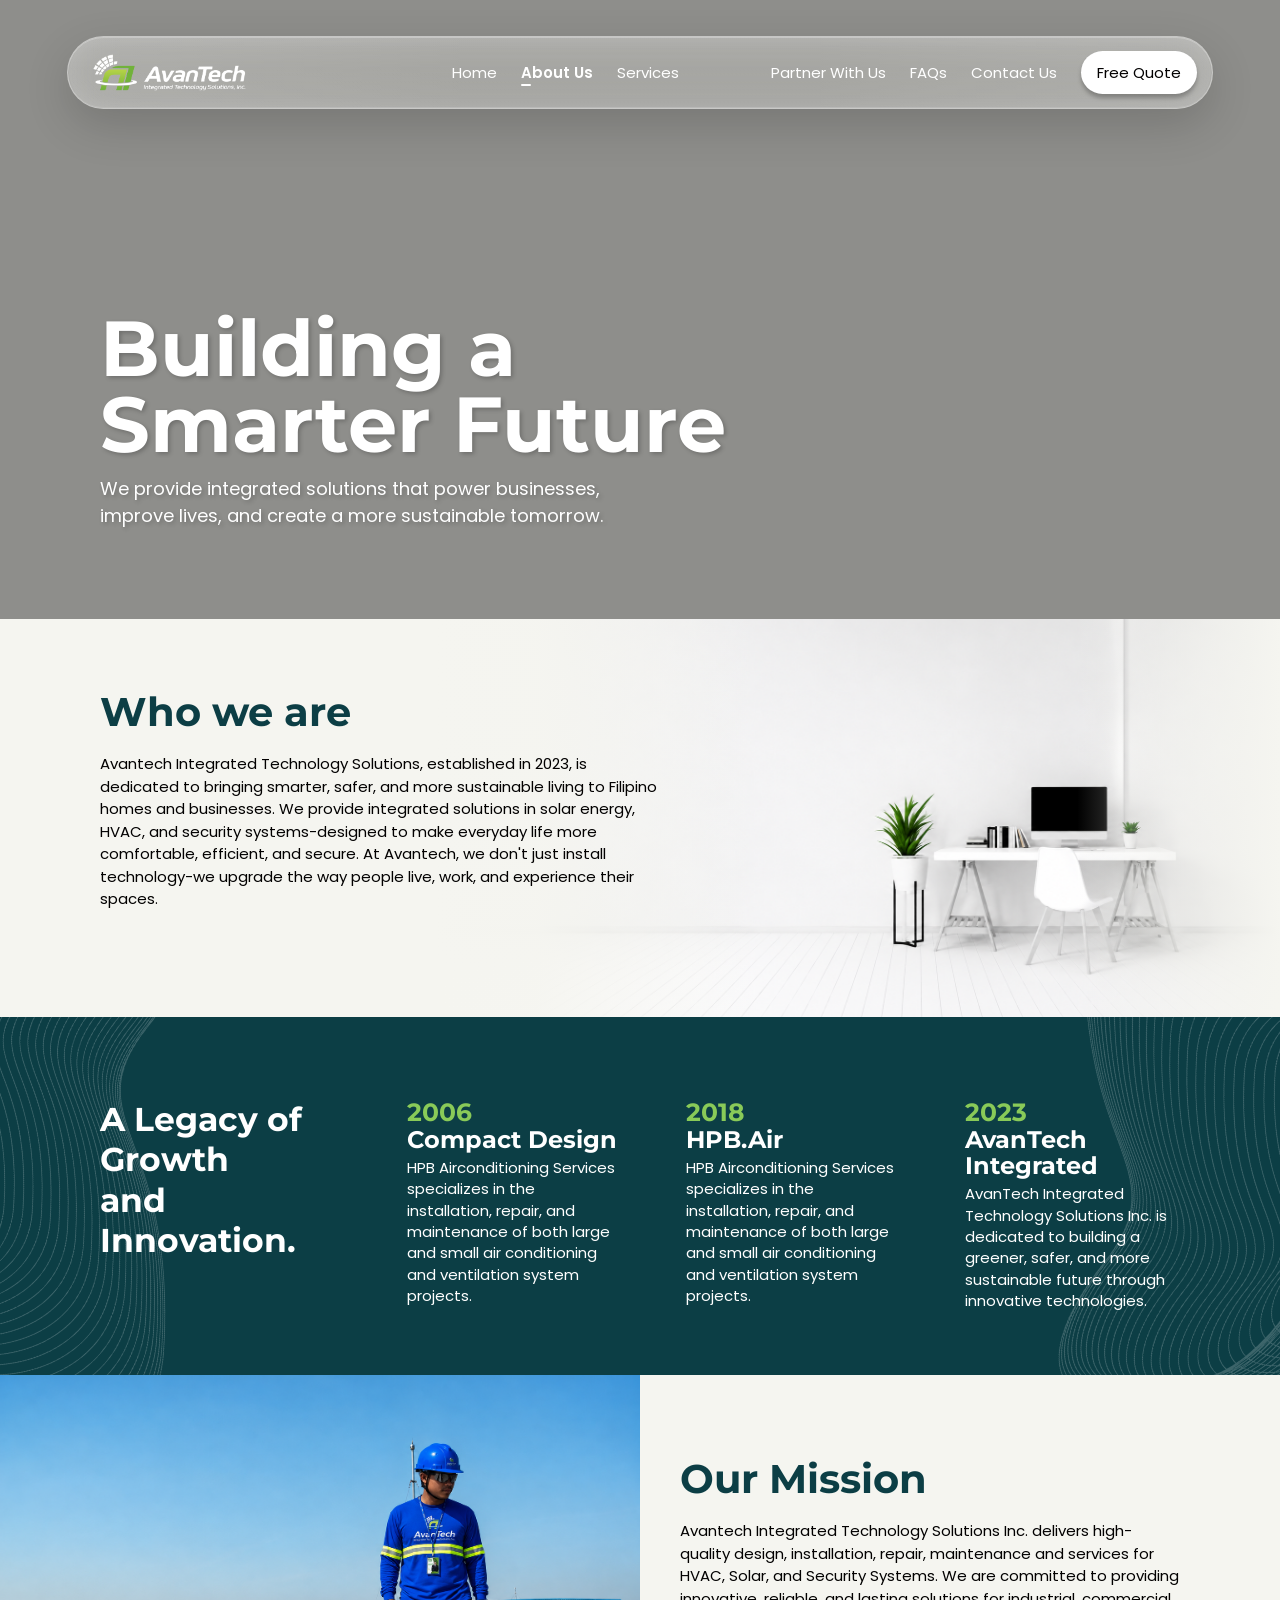
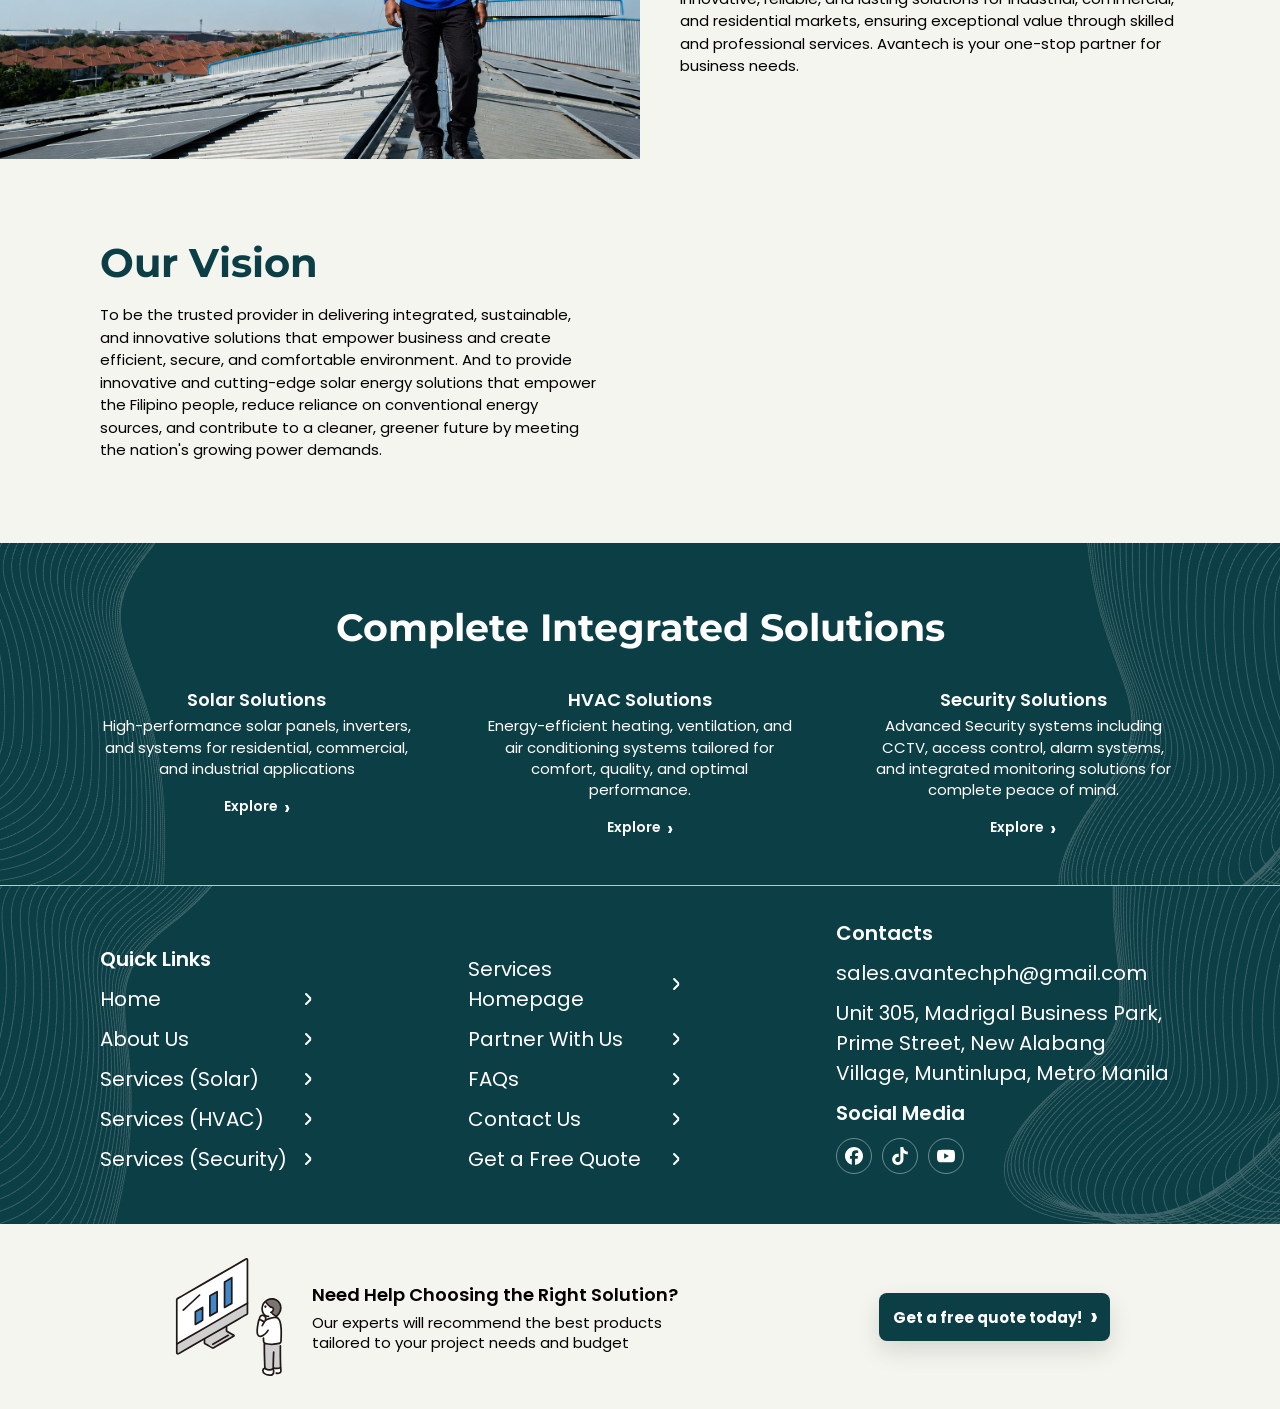
==== commit 14904fb6: "Add about page footer CTA" ====
--- a/about.html
+++ b/about.html
@@ -169,6 +169,17 @@
           </div>
         </div>
       </footer>
+
+      <section class="help-strip" id="quote">
+        <div class="help-illustration" aria-hidden="true">
+          <img src="assets/icons/computer-and-people.svg" alt="" />
+        </div>
+        <div class="help-copy">
+          <h2>Need Help Choosing the Right Solution?</h2>
+          <p>Our experts will recommend the best products<br />tailored to your project needs and budget</p>
+        </div>
+        <a class="button" href="mailto:sales.avantechph@gmail.com">Get a free quote today! <span aria-hidden="true">›</span></a>
+      </section>
     </main>
   </body>
 </html>
--- a/styles.css
+++ b/styles.css
@@ -100,14 +100,14 @@
   gap: clamp(24px, 11.667vw, 168px);
   padding: 15px;
   overflow: hidden;
-  border: 1px solid rgb(255 255 255 / 0.5);
+  border: 1px solid rgb(255 255 255 / 0.38);
   border-radius: 54px;
   background:
-    linear-gradient(135deg, rgb(255 255 255 / 0.36), rgb(255 255 255 / 0.1) 46%, rgb(255 255 255 / 0.22)),
-    rgb(255 255 255 / 0.16);
+    linear-gradient(180deg, rgb(255 255 255 / 0.04), rgb(255 255 255 / 0)),
+    rgb(255 255 255 / 0.2);
   box-shadow:
-    inset 0 1px 0 rgb(255 255 255 / 0.64),
-    inset 0 -16px 28px rgb(255 255 255 / 0.08),
+    inset 0 1px 0 rgb(255 255 255 / 0.32),
+    inset 0 -1px 0 rgb(255 255 255 / 0.18),
     0 16px 45px rgb(0 0 0 / 0.16);
   backdrop-filter: blur(22px) saturate(1.55);
   -webkit-backdrop-filter: blur(22px) saturate(1.55);
@@ -124,8 +124,8 @@
   inset: 1px;
   border-radius: inherit;
   background:
-    radial-gradient(circle at 18% 8%, rgb(255 255 255 / 0.5), transparent 24%),
-    linear-gradient(110deg, rgb(255 255 255 / 0.18), transparent 38%, rgb(255 255 255 / 0.14) 68%, transparent);
+    linear-gradient(90deg, rgb(255 255 255 / 0.08), rgb(255 255 255 / 0.04) 18%, transparent 35%, transparent 65%, rgb(255 255 255 / 0.04) 82%, rgb(255 255 255 / 0.08)),
+    linear-gradient(180deg, rgb(255 255 255 / 0.06), transparent 42%, rgb(255 255 255 / 0.04));
   mix-blend-mode: screen;
 }
 
@@ -133,8 +133,8 @@
   inset: 0;
   border-radius: inherit;
   box-shadow:
-    inset 10px 0 18px rgb(255 255 255 / 0.12),
-    inset -10px 0 18px rgb(255 255 255 / 0.1);
+    inset 10px 0 18px rgb(255 255 255 / 0.08),
+    inset -10px 0 18px rgb(255 255 255 / 0.08);
 }
 
 .brand {
@@ -2212,9 +2212,7 @@
   content: "";
   width: 18px;
   height: 18px;
-  background: currentColor;
-  mask: var(--social-icon) center / contain no-repeat;
-  -webkit-mask: var(--social-icon) center / contain no-repeat;
+  background: var(--social-icon) center / contain no-repeat;
 }
 
 .facebook::before {
@@ -3273,6 +3271,7 @@
   .social::before {
     width: 17px;
     height: 17px;
+    filter: brightness(0) saturate(100%) invert(20%) sepia(52%) saturate(761%) hue-rotate(140deg) brightness(89%) contrast(93%);
   }
 
   .youtube {
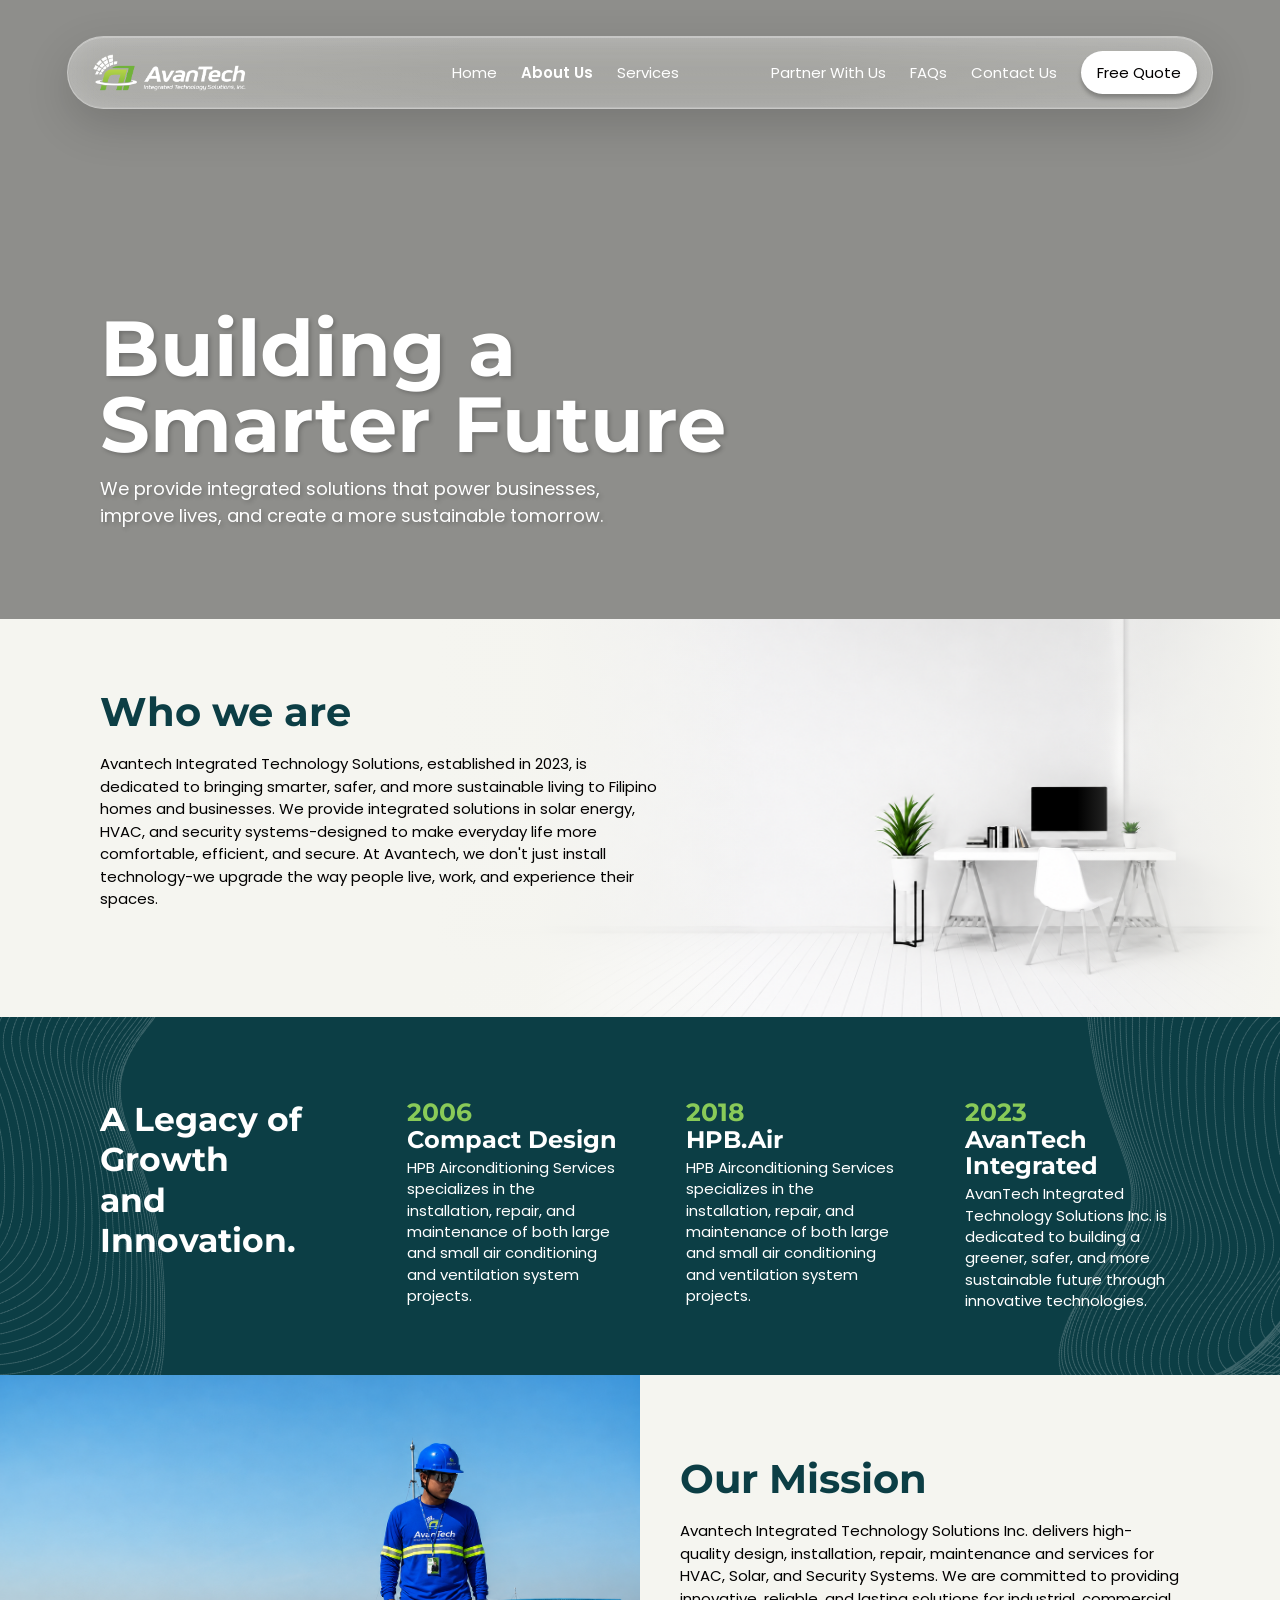
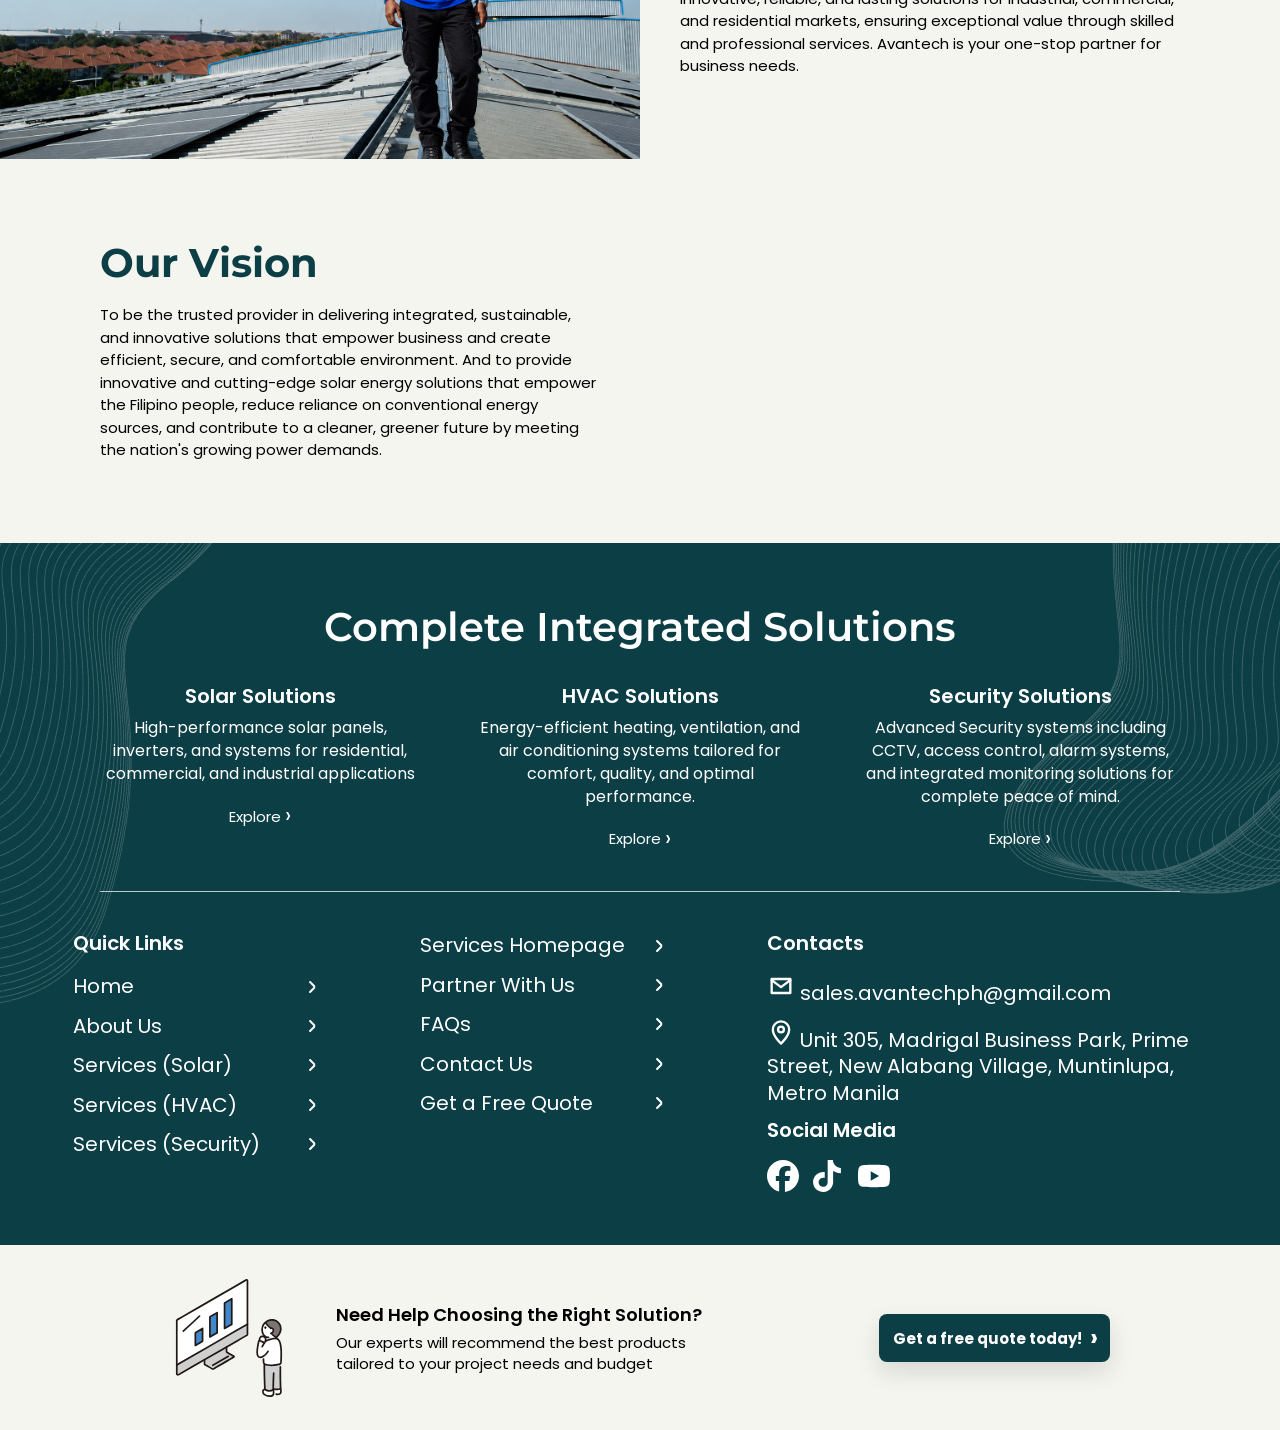
==== commit c471f8bd: "Polish responsive footer and navbar" ====
--- a/about.html
+++ b/about.html
@@ -107,32 +107,29 @@
         <div class="about-placeholder vision-image" aria-label="Solar electrical installation technician"></div>
       </section>
 
-      <section class="solutions-section">
-        <div class="wave wave-left"></div>
-        <div class="wave wave-right"></div>
-        <h2>Complete Integrated Solutions</h2>
-        <div class="solution-cards">
-          <article>
-            <h3>Solar Solutions</h3>
-            <p>High-performance solar panels, inverters, and systems for residential, commercial, and industrial applications</p>
-            <a href="solar-solutions.html">Explore <span aria-hidden="true">›</span></a>
-          </article>
-          <article>
-            <h3>HVAC Solutions</h3>
-            <p>Energy-efficient heating, ventilation, and air conditioning systems tailored for comfort, quality, and optimal performance.</p>
-            <a href="services.html#hvac">Explore <span aria-hidden="true">›</span></a>
-          </article>
-          <article>
-            <h3>Security Solutions</h3>
-            <p>Advanced Security systems including CCTV, access control, alarm systems, and integrated monitoring solutions for complete peace of mind.</p>
-            <a href="services.html#security">Explore <span aria-hidden="true">›</span></a>
-          </article>
-        </div>
-      </section>
-
       <footer class="footer" id="contact">
         <div class="footer-wave footer-wave-left"></div>
         <div class="footer-wave footer-wave-right"></div>
+        <section class="footer-solutions" aria-label="Complete integrated solutions">
+          <h2>Complete Integrated Solutions</h2>
+          <div class="footer-solutions-grid">
+            <article>
+              <h3>Solar Solutions</h3>
+              <p>High-performance solar panels, inverters, and systems for residential, commercial, and industrial applications</p>
+              <a href="solar-solutions.html">Explore <span aria-hidden="true">›</span></a>
+            </article>
+            <article>
+              <h3>HVAC Solutions</h3>
+              <p>Energy-efficient heating, ventilation, and air conditioning systems tailored for comfort, quality, and optimal performance.</p>
+              <a href="services.html#hvac">Explore <span aria-hidden="true">›</span></a>
+            </article>
+            <article>
+              <h3>Security Solutions</h3>
+              <p>Advanced Security systems including CCTV, access control, alarm systems, and integrated monitoring solutions for complete peace of mind.</p>
+              <a href="services.html#security">Explore <span aria-hidden="true">›</span></a>
+            </article>
+          </div>
+        </section>
         <div class="footer-inner">
           <div>
             <h2>Quick Links</h2>
@@ -153,11 +150,11 @@
           <div>
             <h2>Contacts</h2>
             <p class="contact-line">
-              <span class="contact-icon mail-icon" aria-hidden="true"></span>
+              <img class="contact-icon mail-icon" src="assets/icons/contact/email-envelope.svg" alt="" aria-hidden="true" />
               <span>sales.avantechph@gmail.com</span>
             </p>
             <p class="contact-line">
-              <span class="contact-icon location-icon" aria-hidden="true"></span>
+              <img class="contact-icon location-icon" src="assets/icons/contact/map-pin.svg" alt="" aria-hidden="true" />
               <span>Unit 305, Madrigal Business Park, Prime Street, New Alabang Village, Muntinlupa, Metro Manila</span>
             </p>
             <h3>Social Media</h3>
--- a/styles.css
+++ b/styles.css
@@ -89,7 +89,7 @@
 
 .navbar {
   position: absolute;
-  z-index: 5;
+  z-index: 1000;
   top: 36px;
   left: clamp(14px, 5.208vw, 75px);
   right: clamp(14px, 5.208vw, 75px);
@@ -197,19 +197,33 @@
   padding-block: 8px;
 }
 
-.nav-links .active {
-  font-weight: 600;
-}
-
-.nav-links .active::after {
+.nav-links a:not(.contact-pill)::after {
   content: "";
   position: absolute;
   left: 0;
   bottom: 2px;
-  width: 10px;
+  width: 100%;
   height: 2px;
   border-radius: 999px;
-  background: var(--white);
+  background: currentColor;
+  transform: scaleX(0);
+  transform-origin: left center;
+  transition: transform 180ms ease;
+}
+
+.nav-links a:not(.contact-pill):hover::after,
+.nav-links a:not(.contact-pill):focus-visible::after,
+.nav-links a:not(.contact-pill):active::after,
+.nav-links .active::after {
+  transform: scaleX(1);
+}
+
+.nav-links a:not(.contact-pill):active {
+  transform: translateY(1px);
+}
+
+.nav-links .active {
+  font-weight: 600;
 }
 
 .contact-pill {
@@ -222,6 +236,19 @@
   background: var(--white);
   color: #020000;
   box-shadow: 0 4px 4px rgb(0 0 0 / 0.25);
+  transition: transform 160ms ease, box-shadow 160ms ease, background-color 160ms ease;
+}
+
+.contact-pill:hover,
+.contact-pill:focus-visible {
+  background: rgb(255 255 255 / 0.94);
+  box-shadow: 0 7px 16px rgb(0 0 0 / 0.2);
+  transform: translateY(-1px);
+}
+
+.contact-pill:active {
+  box-shadow: 0 2px 8px rgb(0 0 0 / 0.22);
+  transform: translateY(1px) scale(0.98);
 }
 
 .nav-toggle,
@@ -1886,9 +1913,10 @@
 .help-strip {
   display: grid;
   min-height: 185px;
-  grid-template-columns: auto minmax(320px, 1fr) auto;
+  grid-template-columns: auto minmax(320px, 520px) auto;
   align-items: center;
-  gap: 24px;
+  justify-content: center;
+  gap: 48px;
   padding: 30px 170px;
   background: var(--paper);
 }
@@ -2035,7 +2063,7 @@
   grid-template-columns: repeat(3, minmax(0, 320px));
   justify-content: space-between;
   gap: 60px;
-  text-align: left;
+  text-align: center;
 }
 
 .footer-solutions article {
@@ -2088,31 +2116,35 @@
   position: relative;
   z-index: 1;
   display: grid;
-  grid-template-columns: 255px 255px minmax(320px, 459px);
-  align-items: end;
-  gap: 113px;
+  grid-template-columns: 255px 255px minmax(440px, 520px);
+  align-items: start;
+  justify-content: center;
+  gap: 92px;
+  max-width: 1120px;
+  margin: 0 auto;
 }
 
 .footer h2,
 .footer h3 {
-  margin: 0 0 10px;
+  margin: 0 0 18px;
   font-family: "Poppins", sans-serif;
   font-size: 20px;
   font-weight: 600;
+  line-height: 1.15;
 }
 
 .footer a,
 .footer p {
   display: block;
-  margin: 0 0 10px;
+  margin: 0 0 13px;
   font-size: 20px;
-  line-height: 1.5;
+  line-height: 1.32;
 }
 
 .footer .footer-link {
   position: relative;
   display: flex;
-  width: 218px;
+  width: 255px;
   align-items: center;
   justify-content: flex-start;
   gap: 0;
@@ -2122,10 +2154,10 @@
 
 .footer .footer-link-text {
   display: block;
-  flex: 0 0 194px;
-  width: 194px;
-  min-width: 194px;
-  max-width: 194px;
+  flex: 0 0 225px;
+  width: 225px;
+  min-width: 225px;
+  max-width: 225px;
 }
 
 .footer .footer-arrow {
@@ -2165,53 +2197,37 @@
   display: flex;
   gap: 8px;
   align-items: flex-start;
+  margin-bottom: 8px;
 }
 
 .contact-icon {
-  flex: 0 0 20px;
-  width: 20px;
-  height: 20px;
-  margin-top: 5px;
-  background: var(--white);
-}
-
-.mail-icon {
-  clip-path: polygon(7% 18%, 93% 18%, 93% 82%, 7% 82%);
-  position: relative;
-}
-
-.mail-icon::before {
-  content: "";
-  position: absolute;
-  inset: 4px 2px auto;
-  height: 10px;
-  background: var(--teal);
-  clip-path: polygon(0 0, 50% 58%, 100% 0, 100% 25%, 50% 83%, 0 25%);
-}
-
-.location-icon {
-  clip-path: path("M10 1.5C6.2 1.5 3.1 4.5 3.1 8.3c0 5 6.9 10.2 6.9 10.2s6.9-5.2 6.9-10.2c0-3.8-3.1-6.8-6.9-6.8Zm0 9.1a2.4 2.4 0 1 1 0-4.8 2.4 2.4 0 0 1 0 4.8Z");
+  flex: 0 0 28px;
+  width: 28px;
+  height: 28px;
+  margin-top: -1px;
+  object-fit: contain;
+  filter: brightness(0) invert(1);
 }
 
 .socials {
   display: flex;
-  gap: 10px;
+  gap: 12px;
 }
 
 .socials a {
   display: grid;
-  width: 36px;
-  height: 36px;
+  width: 32px;
+  height: 32px;
   place-items: center;
-  border: 1px solid rgb(255 255 255 / 0.4);
-  border-radius: 50%;
+  border: 0;
+  border-radius: 0;
   color: var(--white);
 }
 
 .social::before {
   content: "";
-  width: 18px;
-  height: 18px;
+  width: 32px;
+  height: 32px;
   background: var(--social-icon) center / contain no-repeat;
 }
 
@@ -2224,7 +2240,7 @@
 }
 
 .youtube::before {
-  width: 20px;
+  width: 38px;
   --social-icon: url("assets/icons/youtube.svg");
 }
 
@@ -2238,6 +2254,16 @@
 }
 
 @media (max-width: 1279px) {
+  .hero,
+  .about-page-hero,
+  .services-hero,
+  .services-showcase-hero,
+  .solar-hero,
+  .contact-hero,
+  .partner-hero {
+    overflow: visible;
+  }
+
   .navbar {
     height: 73px;
     align-items: center;
@@ -2294,19 +2320,19 @@
   .nav-menu {
     display: none;
     position: absolute;
-    z-index: 4;
+    z-index: 1001;
     top: calc(100% + 12px);
-    left: 0;
+    left: auto;
     right: 0;
-    width: 100%;
+    width: min(440px, calc(100vw - 48px));
     max-height: calc(100dvh - 125px);
-    padding: 18px;
+    padding: 22px 28px;
     overflow-y: auto;
     flex-direction: column;
     align-items: stretch;
     gap: 8px;
     border: 1px solid rgb(12 62 69 / 0.08);
-    border-radius: 28px;
+    border-radius: 10px;
     background: var(--white);
     box-shadow: 0 18px 42px rgb(0 0 0 / 0.14);
   }
@@ -2330,11 +2356,15 @@
     align-items: center;
     justify-content: center;
     padding: 12px 18px;
-    border-radius: 999px;
+    border-radius: 8px;
     font-size: 16px;
     font-weight: 600;
     text-align: center;
     background: transparent;
+  }
+
+  .nav-links a:not(.contact-pill)::after {
+    display: none;
   }
 
   .nav-links a:hover {
@@ -2346,9 +2376,23 @@
     min-height: 48px;
     margin-top: 0;
     color: var(--ink);
-    color: var(--white);
-    background: linear-gradient(90deg, var(--button-a), var(--button-b));
-    box-shadow: 0 4px 12px rgb(0 0 0 / 0.14);
+    background: transparent;
+    box-shadow: none;
+    transform: none;
+  }
+
+  .contact-pill:hover,
+  .contact-pill:focus-visible {
+    color: var(--ink);
+    background: rgb(12 62 69 / 0.07);
+    box-shadow: none;
+    transform: none;
+  }
+
+  .contact-pill:active {
+    background: rgb(12 62 69 / 0.1);
+    box-shadow: none;
+    transform: translateY(1px);
   }
 
   .nav-links .active::after {
@@ -2360,8 +2404,19 @@
   }
 
   .footer-inner {
-    grid-template-columns: repeat(2, minmax(220px, 1fr));
-    gap: 113px;
+    grid-template-columns: repeat(2, 340px);
+    justify-content: center;
+    align-items: start;
+    column-gap: 96px;
+    row-gap: 96px;
+    max-width: 820px;
+    margin: 0 auto;
+  }
+
+  .footer-inner > div:nth-child(3) {
+    grid-column: 1 / -1;
+    width: min(100%, 620px);
+    justify-self: center;
   }
 
   .footer-solutions-grid {
@@ -2590,6 +2645,13 @@
 }
 
 @media (max-width: 799px) {
+  .nav-menu {
+    left: 0;
+    right: 0;
+    width: 100%;
+    padding: 18px;
+  }
+
   .services-showcase-hero {
     min-height: 650px;
     padding: 205px 32px 60px;
@@ -3241,15 +3303,10 @@
   }
 
   .contact-icon {
-    flex-basis: 20px;
-    width: 20px;
-    height: 20px;
+    flex-basis: 22px;
+    width: 22px;
+    height: 22px;
     margin-top: 0;
-  }
-
-  .mail-icon::before {
-    inset: 4px 2px auto;
-    height: 10px;
   }
 
   .footer h3 {
@@ -3261,25 +3318,25 @@
   }
 
   .socials a {
-    width: 32px;
-    height: 32px;
+    width: 28px;
+    height: 28px;
     border: 0;
-    background: var(--white);
-    color: var(--teal);
+    background: transparent;
+    color: var(--white);
   }
 
   .social::before {
-    width: 17px;
-    height: 17px;
-    filter: brightness(0) saturate(100%) invert(20%) sepia(52%) saturate(761%) hue-rotate(140deg) brightness(89%) contrast(93%);
+    width: 28px;
+    height: 28px;
+    filter: none;
   }
 
   .youtube {
-    width: 38px;
-    border-radius: 9px;
+    width: 34px;
+    border-radius: 0;
   }
 
   .youtube::before {
-    width: 20px;
-  }
-}
+    width: 34px;
+  }
+}
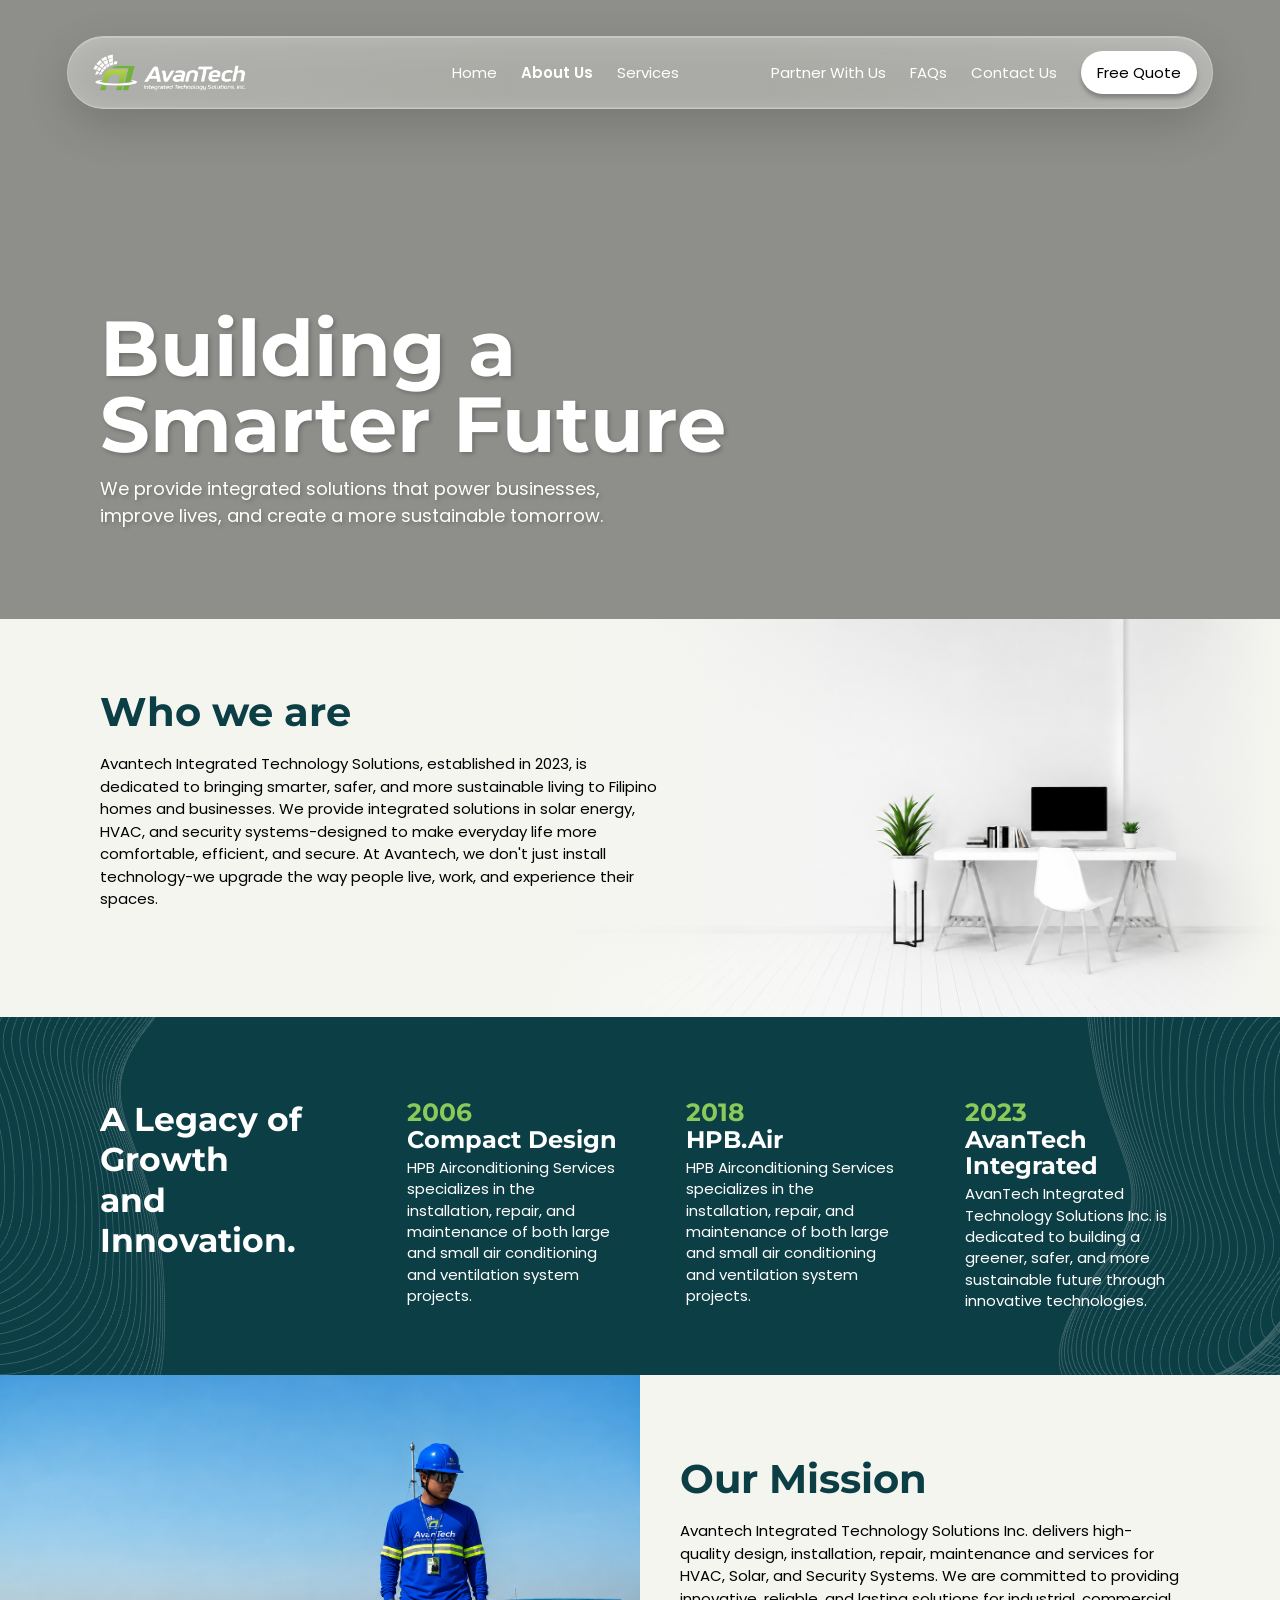
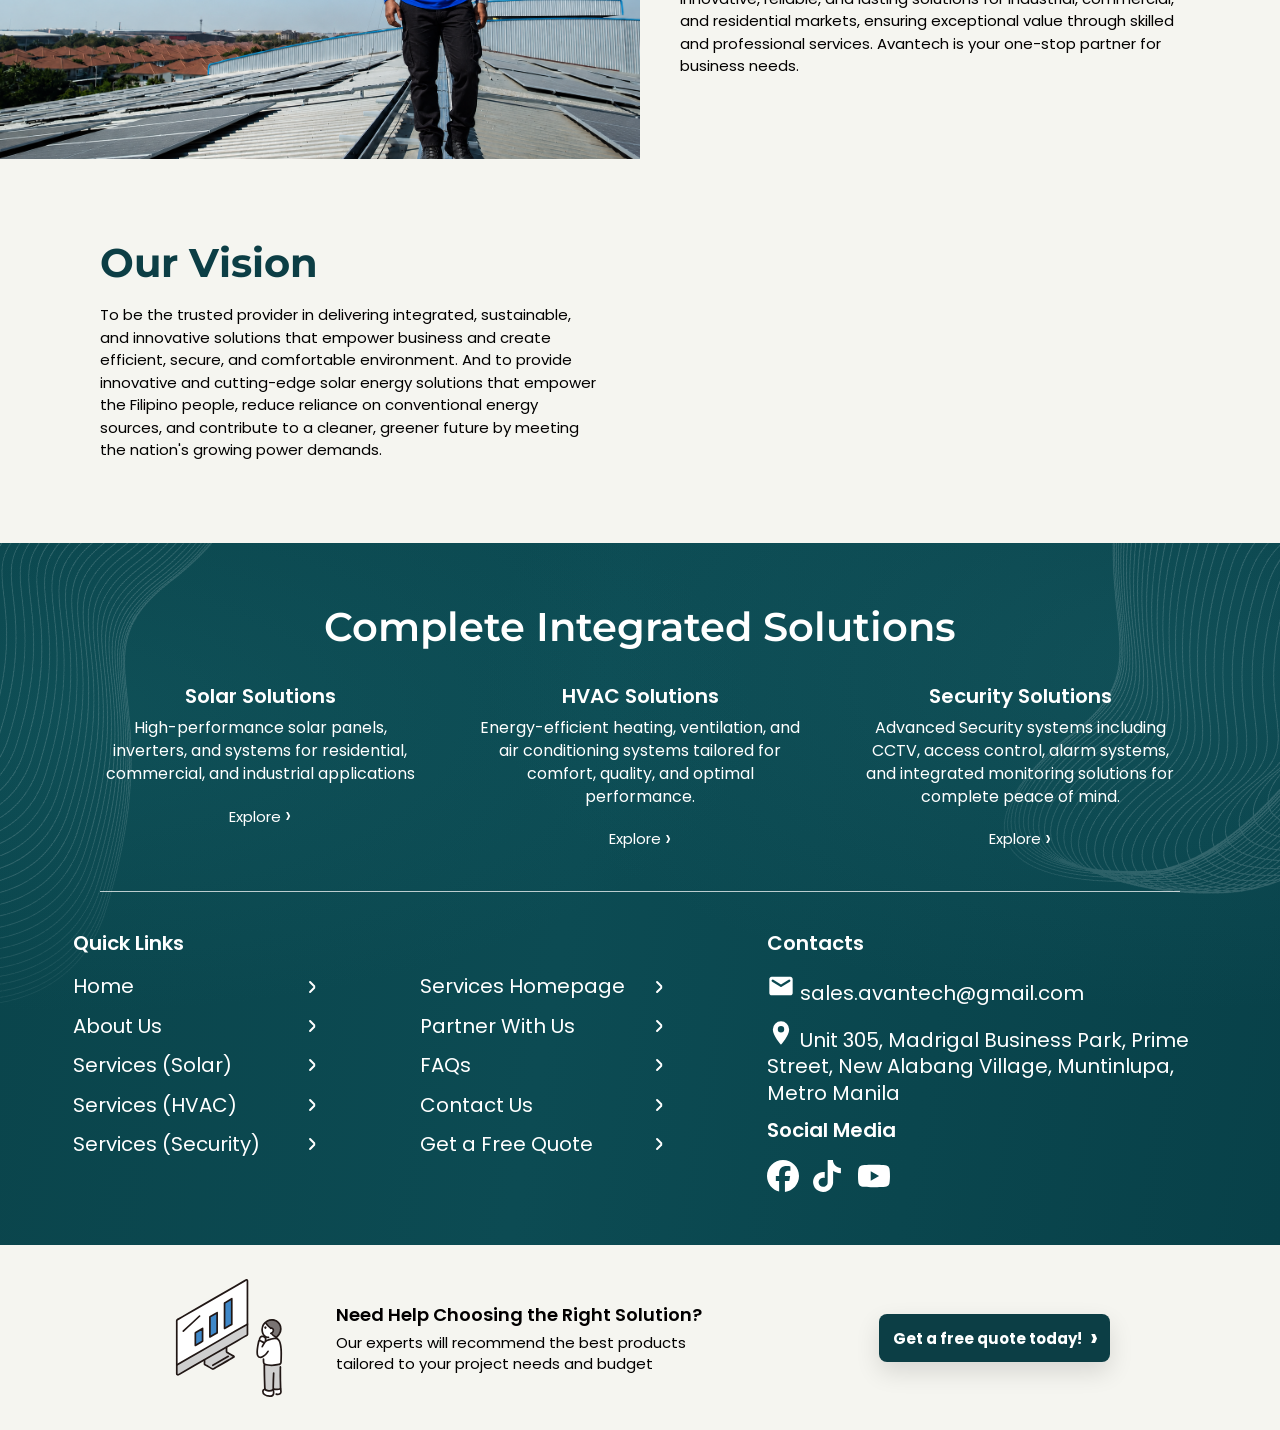
==== commit aba3dc57: "Partner wth us page" ====
--- a/about.html
+++ b/about.html
@@ -151,7 +151,7 @@
             <h2>Contacts</h2>
             <p class="contact-line">
               <img class="contact-icon mail-icon" src="assets/icons/contact/email-envelope.svg" alt="" aria-hidden="true" />
-              <span>sales.avantechph@gmail.com</span>
+              <span>sales.avantech@gmail.com</span>
             </p>
             <p class="contact-line">
               <img class="contact-icon location-icon" src="assets/icons/contact/map-pin.svg" alt="" aria-hidden="true" />
@@ -175,7 +175,7 @@
           <h2>Need Help Choosing the Right Solution?</h2>
           <p>Our experts will recommend the best products<br />tailored to your project needs and budget</p>
         </div>
-        <a class="button" href="mailto:sales.avantechph@gmail.com">Get a free quote today! <span aria-hidden="true">›</span></a>
+        <a class="button" href="mailto:sales.avantech@gmail.com">Get a free quote today! <span aria-hidden="true">›</span></a>
       </section>
     </main>
   </body>
--- a/styles.css
+++ b/styles.css
@@ -11,7 +11,7 @@
   --placeholder-mid: linear-gradient(135deg, #dbe7e2 0%, #b9cec9 48%, #eff2ec 100%);
   --placeholder-dark: linear-gradient(135deg, #0c3e45 0%, #13616b 50%, #e9eee8 100%);
   --hero-image: url("assets/figma-reference/hero-city.png");
-  --services-hero-image: url("assets/generated/tech-hero-panels.png");
+  --services-hero-image: url("assets/figma-reference/services/f02e807d210d67f17eff3d73cbdae36ccee0dae0.png");
   --building-image: url("assets/figma-reference/about-solar-city.png");
   --office-image: url("assets/figma-reference/about-installer.png");
   --install-image: url("assets/figma-reference/about-panel-tech.png");
@@ -19,6 +19,15 @@
   --solar-image: url("assets/photos/solar/commercial-rooftop-solar.jpg");
   --hvac-image: url("assets/photos/hvac/industrial-rooftop-hvac.jpg");
   --security-image: url("assets/generated/security-control-room.png");
+  --services-card-solar-image: url("assets/figma-reference/services/c00156bd167b17c0bc4151c58cd50007ccac15c8.png");
+  --services-card-hvac-image: url("assets/figma-reference/services/b3b5ac46bb477edd9bd6b0671d693ac3db5e8f94.png");
+  --services-card-security-image: url("assets/figma-reference/services/d81bbd152b1e0b2fd12ce932c69ffa7a63ccc8f6.png");
+  --partner-hero-image: url("assets/figma-reference/partner/61ce4e546e76c98f926943a6993170df1b66c970.png");
+  --partner-design-image: url("assets/figma-reference/partner/4effc1ecec1027f209f397a79339b46f2e8afcb2.png");
+  --partner-install-image: url("assets/figma-reference/partner/559cf63a6a6c60a0c5820674a18ac9c6337ccc4c.png");
+  --partner-distributor-image: url("assets/figma-reference/partner/39327dbbe9a8af0feff31487dbba3915595f080c.png");
+  --partner-corporate-image: url("assets/figma-reference/partner/064a1d8419bcce99c580928f1c7d353aeb397f65.png");
+  --partner-support-image: url("assets/figma-reference/partner/0f85a34032bc8f5ab2c583568ea2fc82ecea0207.png");
   --inverter-image: url("assets/generated/solar-inverter-wall.png");
   --business-image: url("assets/photos/buildings/blue-business-towers.jpg");
   --support-image: url("assets/generated/smart-building-control.png");
@@ -124,8 +133,8 @@
   inset: 1px;
   border-radius: inherit;
   background:
-    linear-gradient(90deg, rgb(255 255 255 / 0.08), rgb(255 255 255 / 0.04) 18%, transparent 35%, transparent 65%, rgb(255 255 255 / 0.04) 82%, rgb(255 255 255 / 0.08)),
-    linear-gradient(180deg, rgb(255 255 255 / 0.06), transparent 42%, rgb(255 255 255 / 0.04));
+    linear-gradient(90deg, rgb(255 255 255 / 0.08) 0%, rgb(255 255 255 / 0.055) 18%, rgb(255 255 255 / 0.018) 40%, rgb(255 255 255 / 0.018) 60%, rgb(255 255 255 / 0.055) 82%, rgb(255 255 255 / 0.08) 100%),
+    linear-gradient(180deg, rgb(255 255 255 / 0.065) 0%, rgb(255 255 255 / 0.025) 46%, rgb(255 255 255 / 0.045) 100%);
   mix-blend-mode: screen;
 }
 
@@ -421,7 +430,9 @@
   height: 440px;
   background: url("assets/patterns/wavy-line-large.png") center / contain no-repeat;
   filter: brightness(0) invert(1);
-  opacity: 0.2;
+  opacity: 0.16;
+  mask-image: radial-gradient(ellipse at center, #000 0%, #000 54%, rgb(0 0 0 / 0.55) 74%, transparent 100%);
+  -webkit-mask-image: radial-gradient(ellipse at center, #000 0%, #000 54%, rgb(0 0 0 / 0.55) 74%, transparent 100%);
 }
 
 .wave-left {
@@ -725,7 +736,7 @@
   width: min(66vw, 990px);
   min-height: 0;
   background:
-    linear-gradient(90deg, var(--paper) 0%, rgb(245 245 240 / 0.96) 12%, rgb(245 245 240 / 0) 38%, rgb(245 245 240 / 0) 76%, var(--paper) 100%),
+    linear-gradient(90deg, var(--paper) 0%, rgb(245 245 240 / 0.96) 12%, rgb(245 245 240 / 0.78) 24%, rgb(245 245 240 / 0.42) 38%, rgb(245 245 240 / 0.12) 50%, rgb(245 245 240 / 0) 60%, rgb(245 245 240 / 0) 80%, rgb(245 245 240 / 0.28) 90%, var(--paper) 100%),
     var(--about-who-image) center right / cover no-repeat;
   pointer-events: none;
 }
@@ -1091,12 +1102,12 @@
 /* Compact services dashboard from the approved reference */
 .services-showcase-hero {
   position: relative;
-  min-height: 720px;
+  min-height: 805px;
   overflow: hidden;
-  padding: 305px 100px 70px;
+  padding: 263px 100px 70px;
   color: var(--white);
   background:
-    linear-gradient(90deg, rgb(0 0 0 / 0.52), rgb(0 0 0 / 0.2)),
+    linear-gradient(90deg, rgb(0 0 0 / 0.48), rgb(0 0 0 / 0.18)),
     var(--services-hero-image) center / cover;
 }
 
@@ -1146,48 +1157,44 @@
 }
 
 .card-solar {
-  background-image: linear-gradient(rgb(4 45 50 / 0.12), rgb(4 45 50 / 0.12)), var(--solar-image);
+  background-image: var(--services-card-solar-image);
 }
 
 .card-hvac {
-  background:
-    linear-gradient(145deg, rgb(83 109 112 / 0.18), rgb(8 59 65 / 0.38)),
-    var(--hvac-image) center / cover;
+  background: var(--services-card-hvac-image) center / cover;
 }
 
 .card-security {
-  background:
-    linear-gradient(145deg, rgb(86 116 106 / 0.22), rgb(23 63 71 / 0.44)),
-    var(--security-image) center / cover;
+  background: var(--services-card-security-image) center / cover;
 }
 
 .service-card h2 {
-  margin: 14px 0 5px;
+  margin: 14px 0 6px;
   color: var(--teal);
-  font-size: 23px;
+  font-size: 24px;
   line-height: 1.2;
 }
 
 .service-card p {
-  min-height: 92px;
+  min-height: 98px;
   margin: 0;
   color: #535353;
-  font-size: 14px;
-  line-height: 1.55;
+  font-size: 15px;
+  line-height: 1.5;
 }
 
 .service-card > a {
   display: inline-flex;
   align-items: center;
   gap: 8px;
-  margin-top: 6px;
+  margin-top: 8px;
   color: var(--teal);
-  font-size: 13px;
+  font-size: 17px;
   font-weight: 600;
 }
 
 .service-card > a span {
-  font-size: 21px;
+  font-size: 26px;
   line-height: 1;
 }
 
@@ -1678,10 +1685,8 @@
   padding: 46px 100px 78px;
   color: var(--white);
   background:
-    linear-gradient(180deg, rgb(13 22 27 / 0.18), rgb(13 22 27 / 0.42)),
-    linear-gradient(90deg, rgb(120 136 149 / 0.92), rgb(78 93 106 / 0.92) 45%, rgb(52 66 76 / 0.95)),
-    radial-gradient(circle at 28% 30%, rgb(255 255 255 / 0.1), transparent 18%),
-    linear-gradient(135deg, #8f9daa, #6d7c89 50%, #2b3540);
+    linear-gradient(180deg, rgb(13 22 27 / 0.16) 0%, rgb(13 22 27 / 0.32) 54%, rgb(13 22 27 / 0.48) 100%),
+    var(--partner-hero-image) center / cover no-repeat;
 }
 
 .partner-hero::before {
@@ -1689,9 +1694,8 @@
   position: absolute;
   inset: 0;
   background:
-    linear-gradient(16deg, transparent 0 39%, rgb(255 255 255 / 0.05) 39% 41%, transparent 41% 100%),
-    radial-gradient(circle at 80% 24%, rgb(255 255 255 / 0.15), transparent 8%),
-    linear-gradient(180deg, transparent 0 66%, rgb(0 0 0 / 0.08) 66% 100%);
+    radial-gradient(ellipse at 28% 54%, rgb(5 16 20 / 0.26) 0%, rgb(5 16 20 / 0.14) 34%, transparent 68%),
+    linear-gradient(90deg, rgb(12 24 30 / 0.44) 0%, rgb(12 24 30 / 0.24) 36%, rgb(12 24 30 / 0.12) 58%, rgb(12 24 30 / 0.2) 78%, rgb(12 24 30 / 0.3) 100%);
   pointer-events: none;
 }
 
@@ -1699,7 +1703,7 @@
   content: "";
   position: absolute;
   inset: 0;
-  background: linear-gradient(180deg, rgb(17 25 31 / 0.08), rgb(17 25 31 / 0.42));
+  background: linear-gradient(180deg, rgb(17 25 31 / 0.04) 0%, rgb(17 25 31 / 0.12) 46%, rgb(17 25 31 / 0.34) 100%);
   pointer-events: none;
 }
 
@@ -1726,7 +1730,7 @@
 .partner-benefits {
   position: relative;
   overflow: hidden;
-  padding: 58px 0 72px;
+  padding: 72px 0 74px;
   background: var(--paper);
 }
 
@@ -1744,8 +1748,8 @@
   position: relative;
   z-index: 1;
   display: grid;
-  grid-template-columns: minmax(260px, 0.94fr) minmax(0, 1.85fr);
-  gap: 24px;
+  grid-template-columns: 300px minmax(0, 1fr);
+  gap: 34px;
   align-items: start;
   padding: 0 100px;
 }
@@ -1773,12 +1777,12 @@
 .partner-card-grid {
   display: grid;
   grid-template-columns: repeat(2, minmax(0, 1fr));
-  gap: 18px;
+  gap: 10px;
 }
 
 .partner-card {
   overflow: hidden;
-  border-radius: 10px;
+  border-radius: 8px;
   background: #f7f5ef;
   box-shadow: 0 10px 28px rgb(0 0 0 / 0.08);
 }
@@ -1795,29 +1799,27 @@
   content: "";
   position: absolute;
   inset: 0;
-  background:
-    linear-gradient(180deg, rgb(255 255 255 / 0.08), rgb(12 62 69 / 0.18));
-  opacity: 1;
+  background: none;
 }
 
 .partner-card-media-1 {
-  background-image: var(--inverter-image);
+  background-image: var(--partner-design-image);
 }
 
 .partner-card-media-2 {
-  background-image: var(--install-image);
+  background-image: var(--partner-install-image);
 }
 
 .partner-card-media-3 {
-  background-image: var(--solar-image);
+  background-image: var(--partner-distributor-image);
 }
 
 .partner-card-media-4 {
-  background-image: var(--business-image);
+  background-image: var(--partner-corporate-image);
 }
 
 .partner-card-media-5 {
-  background-image: var(--support-image);
+  background-image: var(--partner-support-image);
 }
 
 .partner-card-copy {
@@ -1850,8 +1852,8 @@
   overflow: hidden;
   color: var(--white);
   background:
-    linear-gradient(180deg, rgb(8 48 56 / 0.58), rgb(8 48 56 / 0.58)),
-    var(--cta-image) center / cover no-repeat;
+    radial-gradient(ellipse at 72% 42%, rgb(255 255 255 / 0.11) 0%, rgb(255 255 255 / 0.04) 30%, transparent 62%),
+    linear-gradient(105deg, #4e666d 0%, #536c73 36%, #5b7379 68%, #657d82 100%);
 }
 
 .partner-empowering::before {
@@ -1859,9 +1861,8 @@
   position: absolute;
   inset: 0;
   background:
-    linear-gradient(180deg, rgb(255 255 255 / 0.08), transparent 26%),
-    radial-gradient(circle at 50% 54%, rgb(255 255 255 / 0.08), transparent 22%),
-    linear-gradient(180deg, transparent 0 68%, rgb(5 18 22 / 0.12) 68% 100%);
+    linear-gradient(180deg, rgb(255 255 255 / 0.08) 0%, rgb(255 255 255 / 0.025) 34%, transparent 66%),
+    linear-gradient(180deg, transparent 0%, rgb(5 18 22 / 0.05) 72%, rgb(5 18 22 / 0.14) 100%);
   pointer-events: none;
 }
 
@@ -1891,7 +1892,10 @@
   position: relative;
   min-height: 315px;
   padding: 40px 100px;
-  background: var(--teal);
+  background:
+    radial-gradient(ellipse at 6% 24%, rgb(30 111 119 / 0.24) 0%, transparent 40%),
+    radial-gradient(ellipse at 92% 18%, rgb(47 126 134 / 0.2) 0%, transparent 42%),
+    linear-gradient(100deg, #0a444b 0%, #0c4b53 45%, #084149 100%);
 }
 
 .partner-footer::before {
@@ -1899,8 +1903,8 @@
   position: absolute;
   inset: 0;
   background:
-    radial-gradient(circle at 50% 26%, rgb(255 255 255 / 0.1), transparent 28%),
-    linear-gradient(180deg, transparent 0 54%, rgb(0 0 0 / 0.08) 54% 100%);
+    radial-gradient(ellipse at 50% 18%, rgb(255 255 255 / 0.08) 0%, rgb(255 255 255 / 0.025) 30%, transparent 58%),
+    linear-gradient(180deg, transparent 0%, rgb(0 0 0 / 0.035) 70%, rgb(0 0 0 / 0.08) 100%);
   pointer-events: none;
 }
 
@@ -2007,15 +2011,15 @@
 .solution-cards a {
   display: inline-flex;
   align-items: center;
-  gap: 6px;
+  gap: 8px;
   margin-top: 17px;
   color: var(--white);
-  font-size: 14px;
+  font-size: 16px;
   font-weight: 600;
 }
 
 .solution-cards a span {
-  font-size: 20px;
+  font-size: 24px;
   line-height: 1;
 }
 
@@ -2029,7 +2033,10 @@
   overflow: hidden;
   padding: 40px 100px;
   color: var(--white);
-  background: var(--teal);
+  background:
+    radial-gradient(ellipse at 6% 24%, rgb(30 111 119 / 0.24) 0%, transparent 40%),
+    radial-gradient(ellipse at 92% 18%, rgb(47 126 134 / 0.2) 0%, transparent 42%),
+    linear-gradient(100deg, #0a444b 0%, #0c4b53 45%, #084149 100%);
 }
 
 .home-footer {
@@ -2122,6 +2129,11 @@
   gap: 92px;
   max-width: 1120px;
   margin: 0 auto;
+}
+
+.footer-inner > div:nth-child(2) {
+  align-self: start;
+  padding-top: 41px;
 }
 
 .footer h2,
@@ -2642,13 +2654,58 @@
   .solution-cards {
     gap: 32px;
   }
+
+  .partner-benefits {
+    padding-top: 64px;
+    padding-bottom: 64px;
+  }
+
+  .partner-benefits-layout {
+    grid-template-columns: 1fr;
+    gap: 34px;
+    padding-right: 64px;
+    padding-left: 64px;
+  }
+
+  .partner-intro {
+    padding-top: 0;
+  }
+
+  .partner-intro h2 {
+    max-width: 620px;
+    font-size: 42px;
+    line-height: 1.08;
+  }
+
+  .partner-intro p {
+    max-width: 620px;
+    font-size: 18px;
+    line-height: 1.45;
+  }
+
+  .partner-card-grid {
+    grid-template-columns: repeat(2, minmax(0, 1fr));
+    gap: 18px;
+  }
+
+  .partner-card-copy {
+    padding: 14px 16px 18px;
+  }
+
+  .partner-card h3 {
+    font-size: 18px;
+  }
+
+  .partner-card p {
+    font-size: 14px;
+  }
 }
 
 @media (max-width: 799px) {
   .nav-menu {
-    left: 0;
+    left: auto;
     right: 0;
-    width: 100%;
+    width: min(320px, calc(100vw - 48px));
     padding: 18px;
   }
 
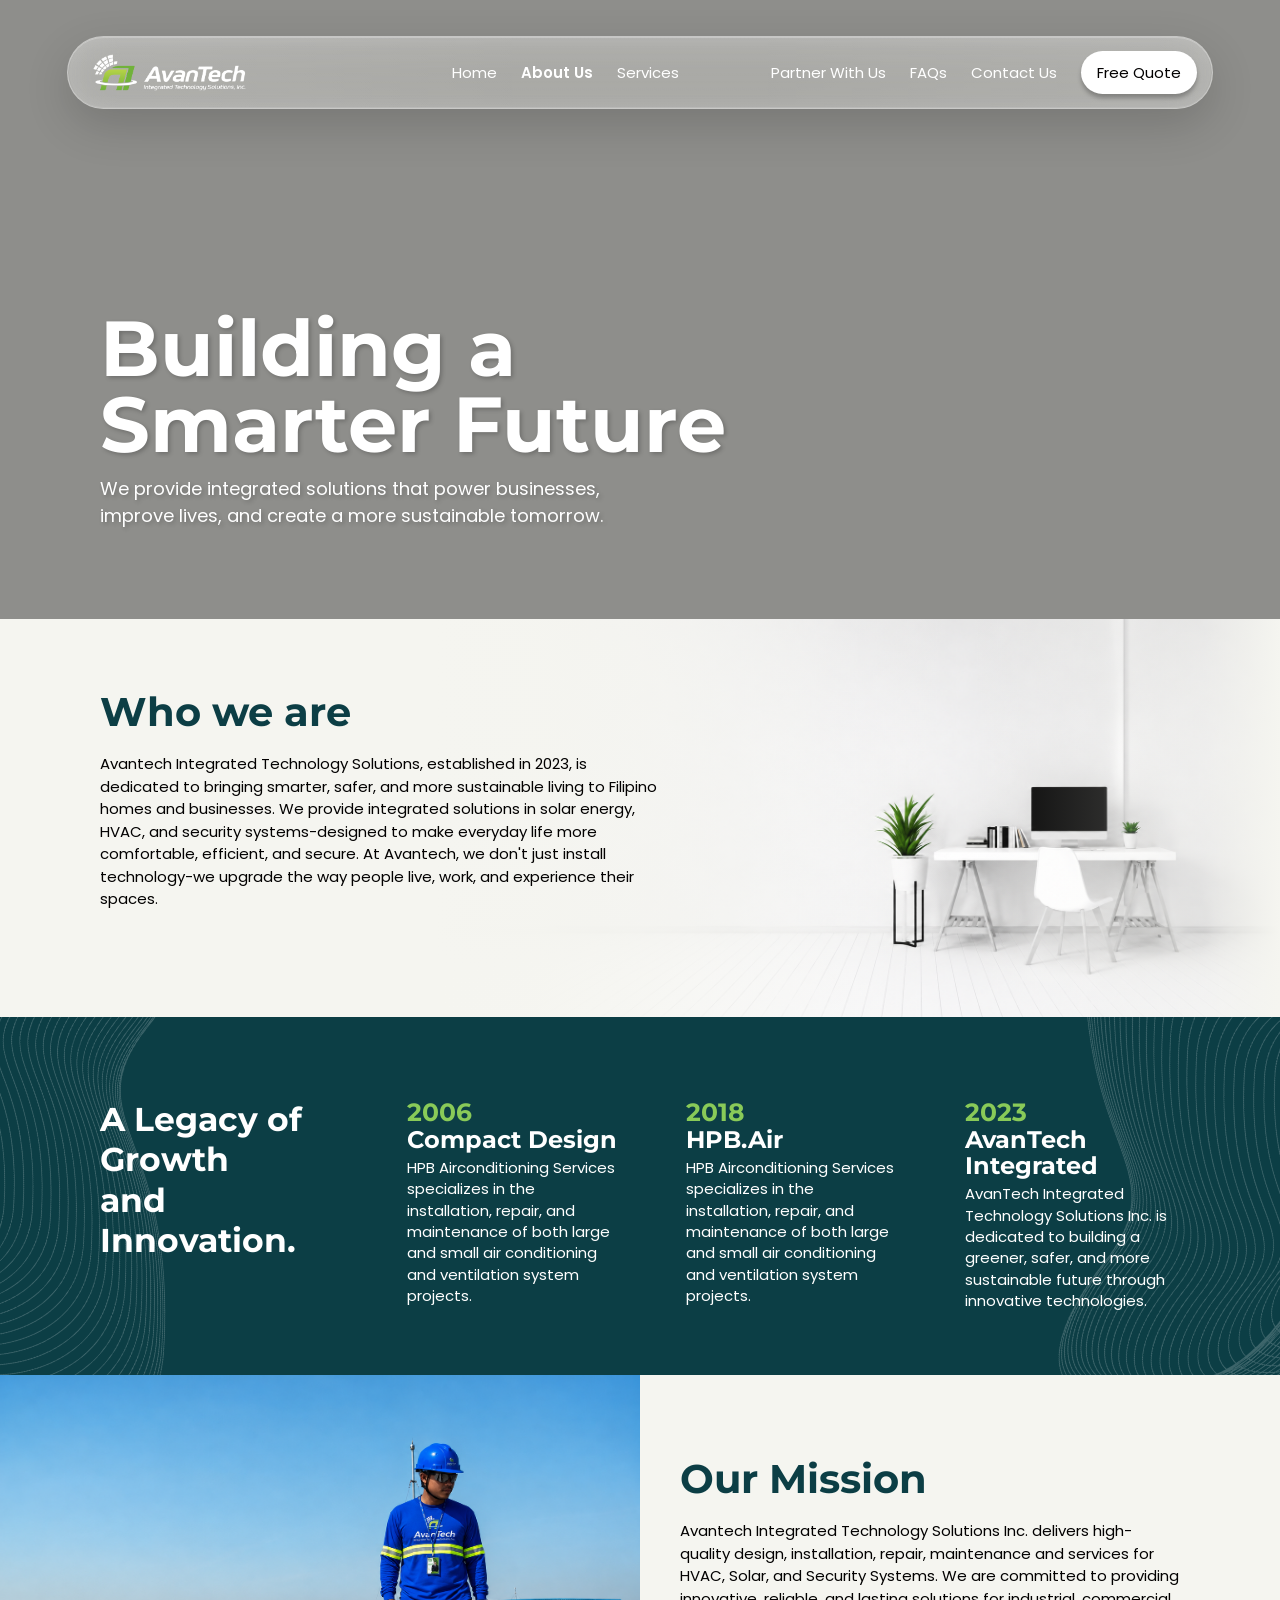
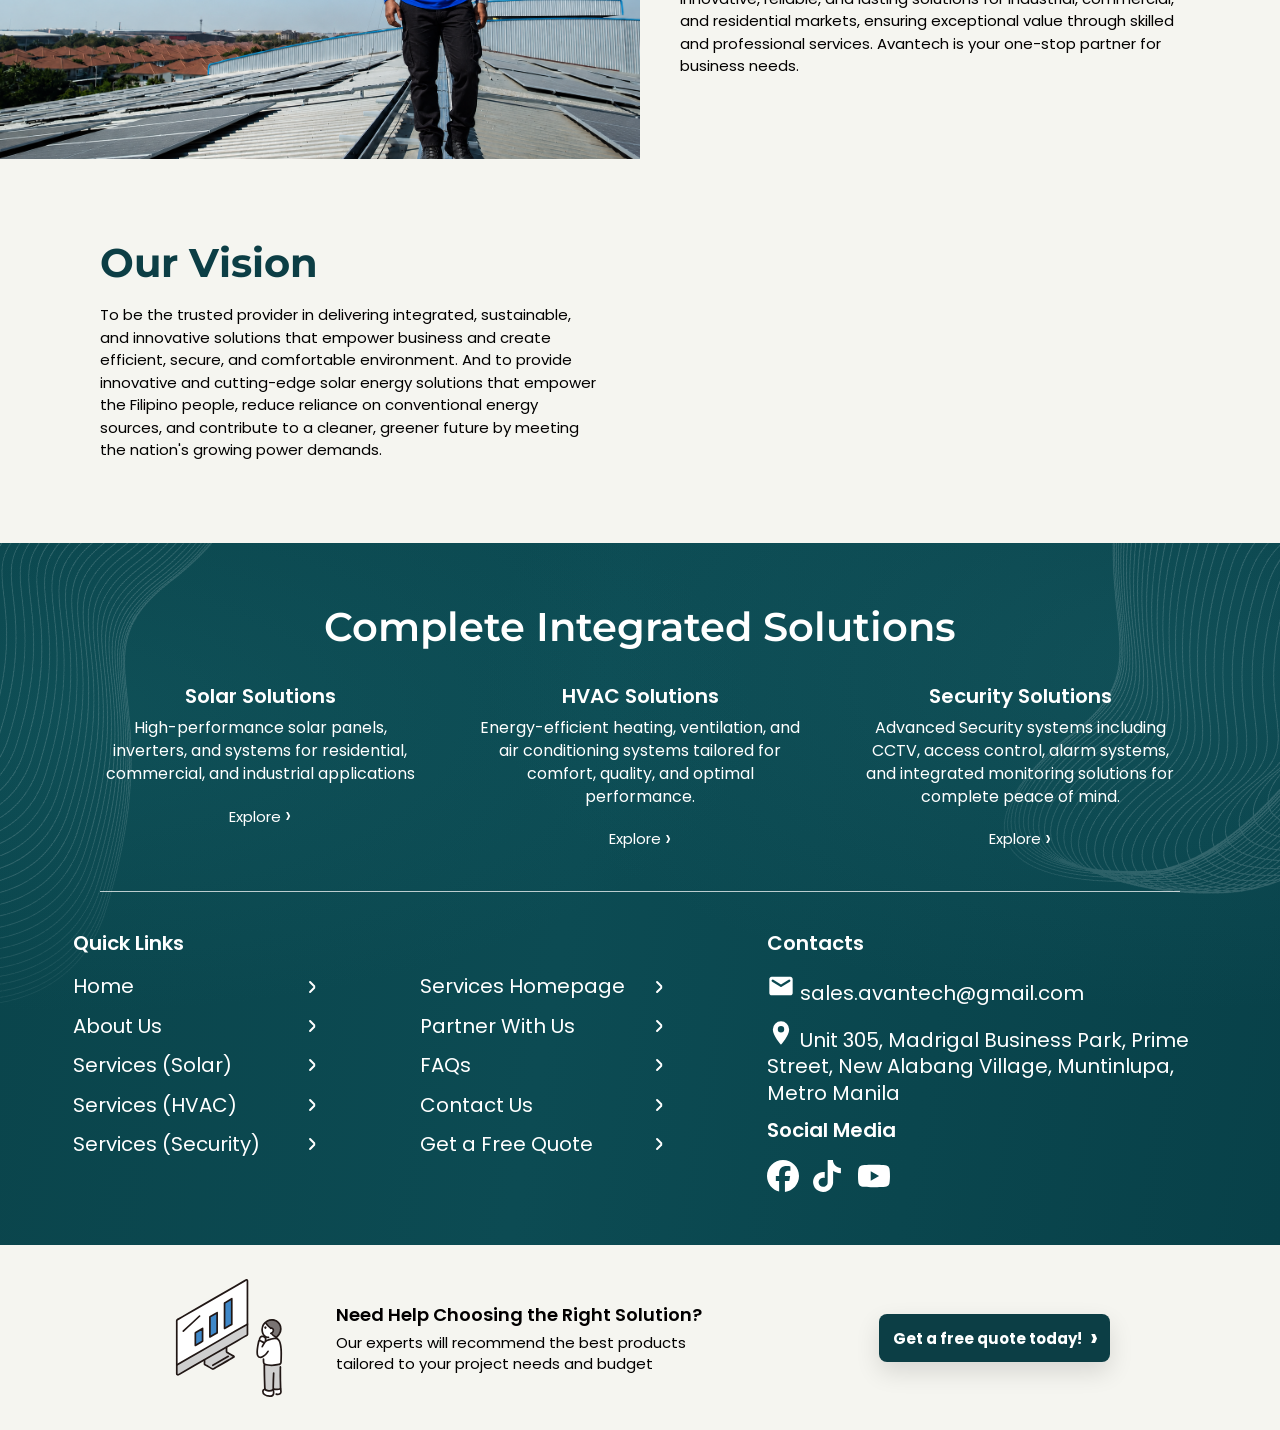
==== commit 71677db6: "Get a Free Quote update" ====
--- a/about.html
+++ b/about.html
@@ -35,7 +35,7 @@
               <a href="partner.html">Partner With Us</a>
               <a href="index.html#faqs">FAQs</a>
               <a href="contact.html">Contact Us</a>
-              <a class="contact-pill" href="index.html#quote">Free Quote</a>
+              <a class="contact-pill" href="quote.html">Free Quote</a>
             </div>
           </div>
         </nav>
@@ -145,7 +145,7 @@
             <a class="footer-link" href="partner.html"><span class="footer-link-text">Partner With Us</span><span class="footer-arrow" aria-hidden="true"></span></a>
             <a class="footer-link" href="index.html#faqs"><span class="footer-link-text">FAQs</span><span class="footer-arrow" aria-hidden="true"></span></a>
             <a class="footer-link" href="contact.html"><span class="footer-link-text">Contact Us</span><span class="footer-arrow" aria-hidden="true"></span></a>
-            <a class="footer-link" href="index.html#quote"><span class="footer-link-text">Get a Free Quote</span><span class="footer-arrow" aria-hidden="true"></span></a>
+            <a class="footer-link" href="quote.html"><span class="footer-link-text">Get a Free Quote</span><span class="footer-arrow" aria-hidden="true"></span></a>
           </div>
           <div>
             <h2>Contacts</h2>
@@ -175,7 +175,7 @@
           <h2>Need Help Choosing the Right Solution?</h2>
           <p>Our experts will recommend the best products<br />tailored to your project needs and budget</p>
         </div>
-        <a class="button" href="mailto:sales.avantech@gmail.com">Get a free quote today! <span aria-hidden="true">›</span></a>
+        <a class="button" href="quote.html">Get a free quote today! <span aria-hidden="true">›</span></a>
       </section>
     </main>
   </body>
--- a/styles.css
+++ b/styles.css
@@ -28,6 +28,7 @@
   --partner-distributor-image: url("assets/figma-reference/partner/39327dbbe9a8af0feff31487dbba3915595f080c.png");
   --partner-corporate-image: url("assets/figma-reference/partner/064a1d8419bcce99c580928f1c7d353aeb397f65.png");
   --partner-support-image: url("assets/figma-reference/partner/0f85a34032bc8f5ab2c583568ea2fc82ecea0207.png");
+  --partner-empowering-image: url("assets/figma-reference/partner/7327a2500e5fcc819d0ba719468fb9830dfe6921.png");
   --inverter-image: url("assets/generated/solar-inverter-wall.png");
   --business-image: url("assets/photos/buildings/blue-business-towers.jpg");
   --support-image: url("assets/generated/smart-building-control.png");
@@ -36,6 +37,7 @@
   --about-who-image: url("assets/figma-reference/about-desk.png");
   --about-mission-image: url("assets/figma-reference/about-mission-tech.png");
   --about-vision-image: url("assets/figma-reference/about-vision-wind.png");
+  --quote-hero-image: url("assets/photos/solar/solar-field-clouds.jpg");
 }
 
 * {
@@ -736,7 +738,7 @@
   width: min(66vw, 990px);
   min-height: 0;
   background:
-    linear-gradient(90deg, var(--paper) 0%, rgb(245 245 240 / 0.96) 12%, rgb(245 245 240 / 0.78) 24%, rgb(245 245 240 / 0.42) 38%, rgb(245 245 240 / 0.12) 50%, rgb(245 245 240 / 0) 60%, rgb(245 245 240 / 0) 80%, rgb(245 245 240 / 0.28) 90%, var(--paper) 100%),
+    linear-gradient(90deg, var(--paper) 0%, rgb(245 245 240 / 0.96) 12%, rgb(245 245 240 / 0.78) 24%, rgb(245 245 240 / 0.42) 38%, rgb(245 245 240 / 0.12) 50%, rgb(245 245 240 / 0) 62%, rgb(245 245 240 / 0.3) 91%, var(--paper) 100%),
     var(--about-who-image) center right / cover no-repeat;
   pointer-events: none;
 }
@@ -1139,6 +1141,11 @@
 
 .service-card {
   min-width: 0;
+  padding: 14px 14px 18px;
+  border: 1px solid rgb(12 62 69 / 0.13);
+  border-radius: 8px;
+  background: rgb(255 255 255 / 0.46);
+  box-shadow: 0 10px 28px rgb(12 62 69 / 0.06);
 }
 
 .service-card-media {
@@ -1147,7 +1154,7 @@
   aspect-ratio: 1.52;
   place-items: center;
   overflow: hidden;
-  border-radius: 18px;
+  border-radius: 8px;
   background-position: center;
   background-size: cover;
 }
@@ -1186,15 +1193,23 @@
 .service-card > a {
   display: inline-flex;
   align-items: center;
-  gap: 8px;
-  margin-top: 8px;
-  color: var(--teal);
-  font-size: 17px;
+  justify-content: center;
+  gap: 10px;
+  min-height: 42px;
+  margin-top: 14px;
+  padding: 10px 18px;
+  border: 1px solid rgb(12 62 69 / 0.18);
+  border-radius: 999px;
+  color: var(--white);
+  font-size: 15px;
   font-weight: 600;
+  line-height: 1;
+  background: var(--teal);
+  box-shadow: 0 8px 20px rgb(12 62 69 / 0.14);
 }
 
 .service-card > a span {
-  font-size: 26px;
+  font-size: 22px;
   line-height: 1;
 }
 
@@ -1677,6 +1692,192 @@
   border: 0;
 }
 
+/* Quote page */
+.quote-page {
+  background: var(--white);
+}
+
+.quote-hero {
+  position: relative;
+  min-height: 610px;
+  padding: 320px 100px 78px;
+  overflow: hidden;
+  color: var(--white);
+  background:
+    linear-gradient(rgb(0 0 0 / 0.36), rgb(0 0 0 / 0.36)),
+    var(--quote-hero-image) center 44% / cover no-repeat;
+}
+
+.quote-hero-copy {
+  position: relative;
+  z-index: 1;
+  max-width: 790px;
+}
+
+.quote-hero h1 {
+  font-size: 42px;
+  line-height: 1.18;
+}
+
+.quote-panel {
+  position: relative;
+  z-index: 2;
+  display: grid;
+  grid-template-columns: minmax(0, 1fr) minmax(360px, 0.92fr);
+  max-width: 1240px;
+  margin: -50px auto 0;
+  overflow: hidden;
+  border-radius: 8px 8px 0 0;
+  background: var(--white);
+  box-shadow: 0 18px 52px rgb(0 0 0 / 0.12);
+}
+
+.quote-form {
+  padding: 24px 50px 40px;
+}
+
+.quote-form h2,
+.quote-next h2 {
+  margin: 0 0 24px;
+  color: var(--ink);
+  font-family: "Poppins", sans-serif;
+  font-size: 24px;
+  font-weight: 600;
+  line-height: 1.18;
+}
+
+.quote-form label {
+  display: block;
+  margin: 18px 0 7px;
+  color: var(--ink);
+  font-size: 18px;
+  line-height: 1.2;
+}
+
+.quote-field {
+  position: relative;
+}
+
+.quote-field::before {
+  content: "";
+  position: absolute;
+  top: 50%;
+  left: 14px;
+  width: 24px;
+  height: 24px;
+  background: var(--ink);
+  transform: translateY(-50%);
+  mask: var(--quote-icon) center / contain no-repeat;
+  -webkit-mask: var(--quote-icon) center / contain no-repeat;
+}
+
+.quote-field-user {
+  --quote-icon: url("assets/icons/contact/phone-call.svg");
+}
+
+.quote-field-phone {
+  --quote-icon: url("assets/icons/contact/phone-call.svg");
+}
+
+.quote-field-mail {
+  --quote-icon: url("assets/icons/contact/email-envelope.svg");
+}
+
+.quote-field-location {
+  --quote-icon: url("assets/icons/contact/map-pin.svg");
+}
+
+.quote-field-bill {
+  --quote-icon: url("assets/icons/solar-panel.svg");
+}
+
+.quote-form input,
+.quote-form textarea {
+  width: 100%;
+  border: 1px solid rgb(0 0 0 / 0.36);
+  border-radius: 3px;
+  color: var(--ink);
+  font: inherit;
+  font-size: 16px;
+  background: var(--white);
+}
+
+.quote-form input {
+  height: 48px;
+  padding: 10px 14px 10px 50px;
+}
+
+.quote-form textarea {
+  min-height: 112px;
+  resize: vertical;
+  padding: 12px;
+}
+
+.quote-form input::placeholder,
+.quote-form textarea::placeholder {
+  color: rgb(0 0 0 / 0.36);
+}
+
+.quote-form button {
+  display: flex;
+  width: 100%;
+  min-height: 58px;
+  align-items: center;
+  justify-content: center;
+  gap: 18px;
+  margin-top: 20px;
+  border: 0;
+  border-radius: 6px;
+  color: var(--white);
+  font-family: "Poppins", sans-serif;
+  font-size: 18px;
+  font-weight: 600;
+  cursor: pointer;
+  background:
+    linear-gradient(90deg, var(--teal) 0%, var(--teal) 84%, #0b5a63 84%, #0b5a63 100%);
+}
+
+.quote-form button span {
+  font-size: 28px;
+  line-height: 1;
+}
+
+.quote-next {
+  padding: 24px 50px 44px;
+  background: #f1f1f1;
+}
+
+.quote-next ol {
+  display: grid;
+  gap: 82px;
+  margin: 60px 0 0;
+  padding: 0;
+  list-style: none;
+}
+
+.quote-next li {
+  color: var(--ink);
+  text-align: center;
+}
+
+.quote-next strong {
+  display: block;
+  margin-bottom: 18px;
+  font-size: 26px;
+  line-height: 1.2;
+}
+
+.quote-next p {
+  max-width: 430px;
+  margin: 0 auto;
+  font-size: 24px;
+  line-height: 1.25;
+}
+
+.quote-footer {
+  padding-top: 48px;
+}
+
 /* Partner page */
 .partner-hero {
   position: relative;
@@ -1843,17 +2044,17 @@
 
 .partner-empowering {
   position: relative;
-  min-height: 205px;
+  min-height: 285px;
   display: grid;
-  grid-template-columns: minmax(0, 1fr) minmax(280px, 420px);
+  grid-template-columns: minmax(0, 1fr) minmax(280px, 390px);
   align-items: center;
-  gap: 48px;
-  padding: 30px 100px;
+  gap: 64px;
+  padding: 72px 86px 58px;
   overflow: hidden;
   color: var(--white);
   background:
-    radial-gradient(ellipse at 72% 42%, rgb(255 255 255 / 0.11) 0%, rgb(255 255 255 / 0.04) 30%, transparent 62%),
-    linear-gradient(105deg, #4e666d 0%, #536c73 36%, #5b7379 68%, #657d82 100%);
+    linear-gradient(90deg, rgb(10 48 57 / 0.74) 0%, rgb(10 48 57 / 0.66) 46%, rgb(10 48 57 / 0.74) 100%),
+    var(--partner-empowering-image) center 64% / cover no-repeat;
 }
 
 .partner-empowering::before {
@@ -1861,8 +2062,8 @@
   position: absolute;
   inset: 0;
   background:
-    linear-gradient(180deg, rgb(255 255 255 / 0.08) 0%, rgb(255 255 255 / 0.025) 34%, transparent 66%),
-    linear-gradient(180deg, transparent 0%, rgb(5 18 22 / 0.05) 72%, rgb(5 18 22 / 0.14) 100%);
+    linear-gradient(180deg, rgb(255 255 255 / 0.04) 0%, transparent 38%, rgb(2 25 29 / 0.2) 100%),
+    linear-gradient(90deg, rgb(2 25 29 / 0.08) 0%, transparent 20%, transparent 76%, rgb(2 25 29 / 0.12) 100%);
   pointer-events: none;
 }
 
@@ -1872,20 +2073,22 @@
 }
 
 .partner-empowering h2 {
-  max-width: 430px;
-  font-size: 42px;
+  max-width: 600px;
+  font-size: 30px;
+  font-weight: 500;
   line-height: 1.08;
+  white-space: nowrap;
 }
 
 .partner-empowering p {
   position: relative;
   z-index: 1;
-  max-width: 395px;
+  max-width: 455px;
   margin: 0;
   justify-self: end;
   color: rgb(255 255 255 / 0.95);
-  font-size: 16px;
-  line-height: 1.38;
+  font-size: 18px;
+  line-height: 1.22;
 }
 
 .partner-footer {
@@ -2285,6 +2488,47 @@
     flex-direction: row;
     flex-wrap: nowrap;
     gap: 18px;
+  }
+
+  .quote-hero {
+    min-height: 560px;
+    padding: 270px 64px 78px;
+  }
+
+  .quote-hero h1 {
+    font-size: 36px;
+  }
+
+  .quote-panel {
+    max-width: calc(100% - 80px);
+    grid-template-columns: 1fr 0.92fr;
+  }
+
+  .quote-form,
+  .quote-next {
+    padding-right: 36px;
+    padding-left: 36px;
+  }
+
+  .partner-empowering {
+    min-height: 285px;
+    grid-template-columns: minmax(0, 1fr) minmax(300px, 0.95fr);
+    gap: 32px;
+    padding: 70px 48px 54px;
+    background-position: center 66%;
+  }
+
+  .partner-empowering h2 {
+    max-width: none;
+    font-size: 26px;
+    font-weight: 500;
+    line-height: 1.08;
+  }
+
+  .partner-empowering p {
+    max-width: 470px;
+    font-size: 18px;
+    line-height: 1.22;
   }
 
   .navbar::before,
@@ -2620,7 +2864,11 @@
   }
 
   .about-office-placeholder {
-    display: none;
+    display: block;
+    width: min(54vw, 660px);
+    background:
+      linear-gradient(90deg, var(--paper) 0%, rgb(245 245 240 / 0.98) 16%, rgb(245 245 240 / 0.82) 34%, rgb(245 245 240 / 0.42) 54%, rgb(245 245 240 / 0) 74%),
+      var(--about-who-image) center right / cover no-repeat;
   }
 
   .legacy-section {
@@ -2702,6 +2950,44 @@
 }
 
 @media (max-width: 799px) {
+  .navbar {
+    left: 24px;
+    right: 24px;
+    width: auto;
+    height: 48px;
+    padding: 8px 14px;
+    transform: none;
+  }
+
+  .brand {
+    width: 132px;
+    height: 31px;
+  }
+
+  .brand img {
+    width: 132px;
+    height: 31px;
+  }
+
+  .hamburger {
+    width: 36px;
+    height: 32px;
+    gap: 6px;
+  }
+
+  .hamburger span {
+    width: 25px;
+    height: 2px;
+  }
+
+  .nav-toggle:checked + .hamburger span:nth-child(1) {
+    transform: translateY(8px) rotate(45deg);
+  }
+
+  .nav-toggle:checked + .hamburger span:nth-child(3) {
+    transform: translateY(-8px) rotate(-45deg);
+  }
+
   .nav-menu {
     left: auto;
     right: 0;
@@ -2725,16 +3011,94 @@
 
   .service-cards-section {
     grid-template-columns: 1fr;
-    gap: 38px;
-    padding: 40px 32px 56px;
+    gap: 24px;
+    padding: 40px 28px 56px;
+  }
+
+  .service-card {
+    padding: 12px 12px 16px;
   }
 
   .service-card p {
     min-height: 0;
   }
 
+  .service-card > a {
+    width: 100%;
+  }
+
   .services-footer {
     padding: 42px 24px;
+  }
+
+  .quote-hero {
+    min-height: 500px;
+    padding: 168px 28px 94px;
+  }
+
+  .quote-hero h1 {
+    max-width: 100%;
+    font-size: clamp(28px, 8vw, 42px);
+    line-height: 1.22;
+  }
+
+  .quote-panel {
+    max-width: calc(100% - 32px);
+    grid-template-columns: 1fr;
+    margin-top: -56px;
+  }
+
+  .quote-form,
+  .quote-next {
+    padding: 24px 22px 32px;
+  }
+
+  .quote-form h2,
+  .quote-next h2 {
+    font-size: 20px;
+  }
+
+  .quote-form label {
+    font-size: 15px;
+  }
+
+  .quote-form input {
+    height: 44px;
+    font-size: 14px;
+  }
+
+  .quote-form textarea {
+    min-height: 104px;
+    font-size: 14px;
+  }
+
+  .quote-form button {
+    min-height: 52px;
+    font-size: 15px;
+  }
+
+  .quote-next ol {
+    gap: 34px;
+    margin-top: 28px;
+  }
+
+  .quote-next li {
+    text-align: left;
+  }
+
+  .quote-next strong {
+    margin-bottom: 8px;
+    font-size: 18px;
+  }
+
+  .quote-next p {
+    max-width: none;
+    font-size: 15px;
+    line-height: 1.38;
+  }
+
+  .quote-footer {
+    padding-top: 42px;
   }
 
   .help-strip {
@@ -2780,31 +3144,50 @@
   }
 
   .partner-empowering {
-    min-height: 120px;
-    grid-template-columns: 1fr;
-    gap: 10px;
-    padding: 14px 18px 14px;
-    background-position: center center;
+    min-height: 260px;
+    grid-template-columns: 44% 48%;
+    align-content: center;
+    gap: 8%;
+    padding: 42px 24px 36px;
+    background-position: center 68%;
   }
 
   .partner-empowering h2 {
-    width: min(100%, 280px);
-    font-size: 20px;
-    font-weight: 600;
+    width: 100%;
+    max-width: 100%;
+    font-size: clamp(13px, 4vw, 22px);
+    font-weight: 500;
     line-height: 1.1;
   }
 
   .partner-empowering p {
-    max-width: none;
-    justify-self: start;
+    max-width: 100%;
+    justify-self: end;
     font-family: "Poppins", sans-serif;
-    font-size: 12px;
-    line-height: 1.35;
+    font-size: clamp(10px, 2.8vw, 15px);
+    line-height: 1.28;
   }
 
   .partner-footer {
     min-height: 0;
     padding: 46px 32px 38px;
+  }
+
+  @media (max-width: 520px) {
+    .partner-empowering {
+      grid-template-columns: 41% 51%;
+      gap: 8%;
+      padding-right: 18px;
+      padding-left: 18px;
+    }
+
+    .partner-empowering h2 {
+      font-size: clamp(12px, 3.8vw, 18px);
+    }
+
+    .partner-empowering p {
+      font-size: clamp(9px, 2.75vw, 13px);
+    }
   }
   .contact-hero {
     min-height: 306px;
@@ -3141,19 +3524,20 @@
   }
 
   .about-page-hero {
-    min-height: 300px;
-    padding: 166px 20px 32px;
+    min-height: 500px;
+    padding: 218px 28px 56px;
   }
 
   .about-page-hero h1 {
-    font-size: 40px;
+    font-size: clamp(38px, 10vw, 52px);
+    line-height: 1;
   }
 
   .about-page-hero p {
-    max-width: 340px;
-    margin-top: 6px;
-    font-size: 12px;
-    line-height: 1.38;
+    max-width: min(470px, 88vw);
+    margin-top: 10px;
+    font-size: clamp(13px, 3.4vw, 16px);
+    line-height: 1.4;
   }
 
   .who-section,
@@ -3166,41 +3550,52 @@
   }
 
   .who-section {
-    padding-top: 58px;
-    padding-bottom: 66px;
+    min-height: clamp(500px, 104vw, 690px);
+    padding: 58px 28px 68px;
+  }
+
+  .who-copy {
+    max-width: min(84vw, 680px);
   }
 
   .who-copy h2 {
-    font-size: 30px;
+    font-size: clamp(36px, 8vw, 46px);
     line-height: 1.12;
   }
 
   .who-copy p {
-    font-size: 12px;
-    line-height: 1.45;
+    font-size: clamp(14px, 3.2vw, 17px);
+    line-height: 1.46;
   }
 
   .about-office-placeholder {
-    display: none;
+    display: block;
+    position: absolute;
+    inset: 0 0 0 auto;
+    width: min(82vw, 760px);
+    height: auto;
+    margin: 0;
+    background:
+      linear-gradient(90deg, var(--paper) 0%, rgb(245 245 240 / 1) 30%, rgb(245 245 240 / 0.96) 52%, rgb(245 245 240 / 0.78) 68%, rgb(245 245 240 / 0.42) 84%, rgb(245 245 240 / 0) 100%),
+      var(--about-who-image) center right / cover no-repeat;
   }
 
   .legacy-section {
     display: block;
-    padding-top: 80px;
-    padding-bottom: 72px;
+    padding: 72px 28px 76px;
   }
 
   .legacy-section h2 {
-    max-width: 320px;
-    margin: 0 auto 46px;
-    font-size: 25px;
+    max-width: 360px;
+    margin: 0 auto 48px;
+    font-size: clamp(30px, 7.4vw, 38px);
     text-align: center;
   }
 
   .legacy-items {
-    max-width: 288px;
+    max-width: min(100%, 430px);
     margin: 0 auto;
-    gap: 34px;
+    gap: 42px;
   }
 
   .legacy-items,
@@ -3214,15 +3609,15 @@
   }
 
   .legacy-items span {
-    font-size: 18px;
+    font-size: 24px;
   }
 
   .legacy-items h3 {
-    font-size: 18px;
+    font-size: 22px;
   }
 
   .legacy-items p {
-    font-size: 10px;
+    font-size: 14px;
     line-height: 1.45;
   }
 
@@ -3242,12 +3637,12 @@
 
   .mv-copy h2 {
     margin-bottom: 12px;
-    font-size: 24px;
+    font-size: clamp(22px, 6vw, 28px);
   }
 
   .mv-copy p {
-    font-size: 10px;
-    line-height: 1.45;
+    font-size: 12px;
+    line-height: 1.48;
   }
 
   .timeline {
@@ -3348,6 +3743,10 @@
 
   .footer .footer-arrow {
     margin-left: auto;
+  }
+
+  .footer-inner > div:nth-child(2) {
+    padding-top: 0;
   }
 
   .footer-inner > div:nth-child(3) {
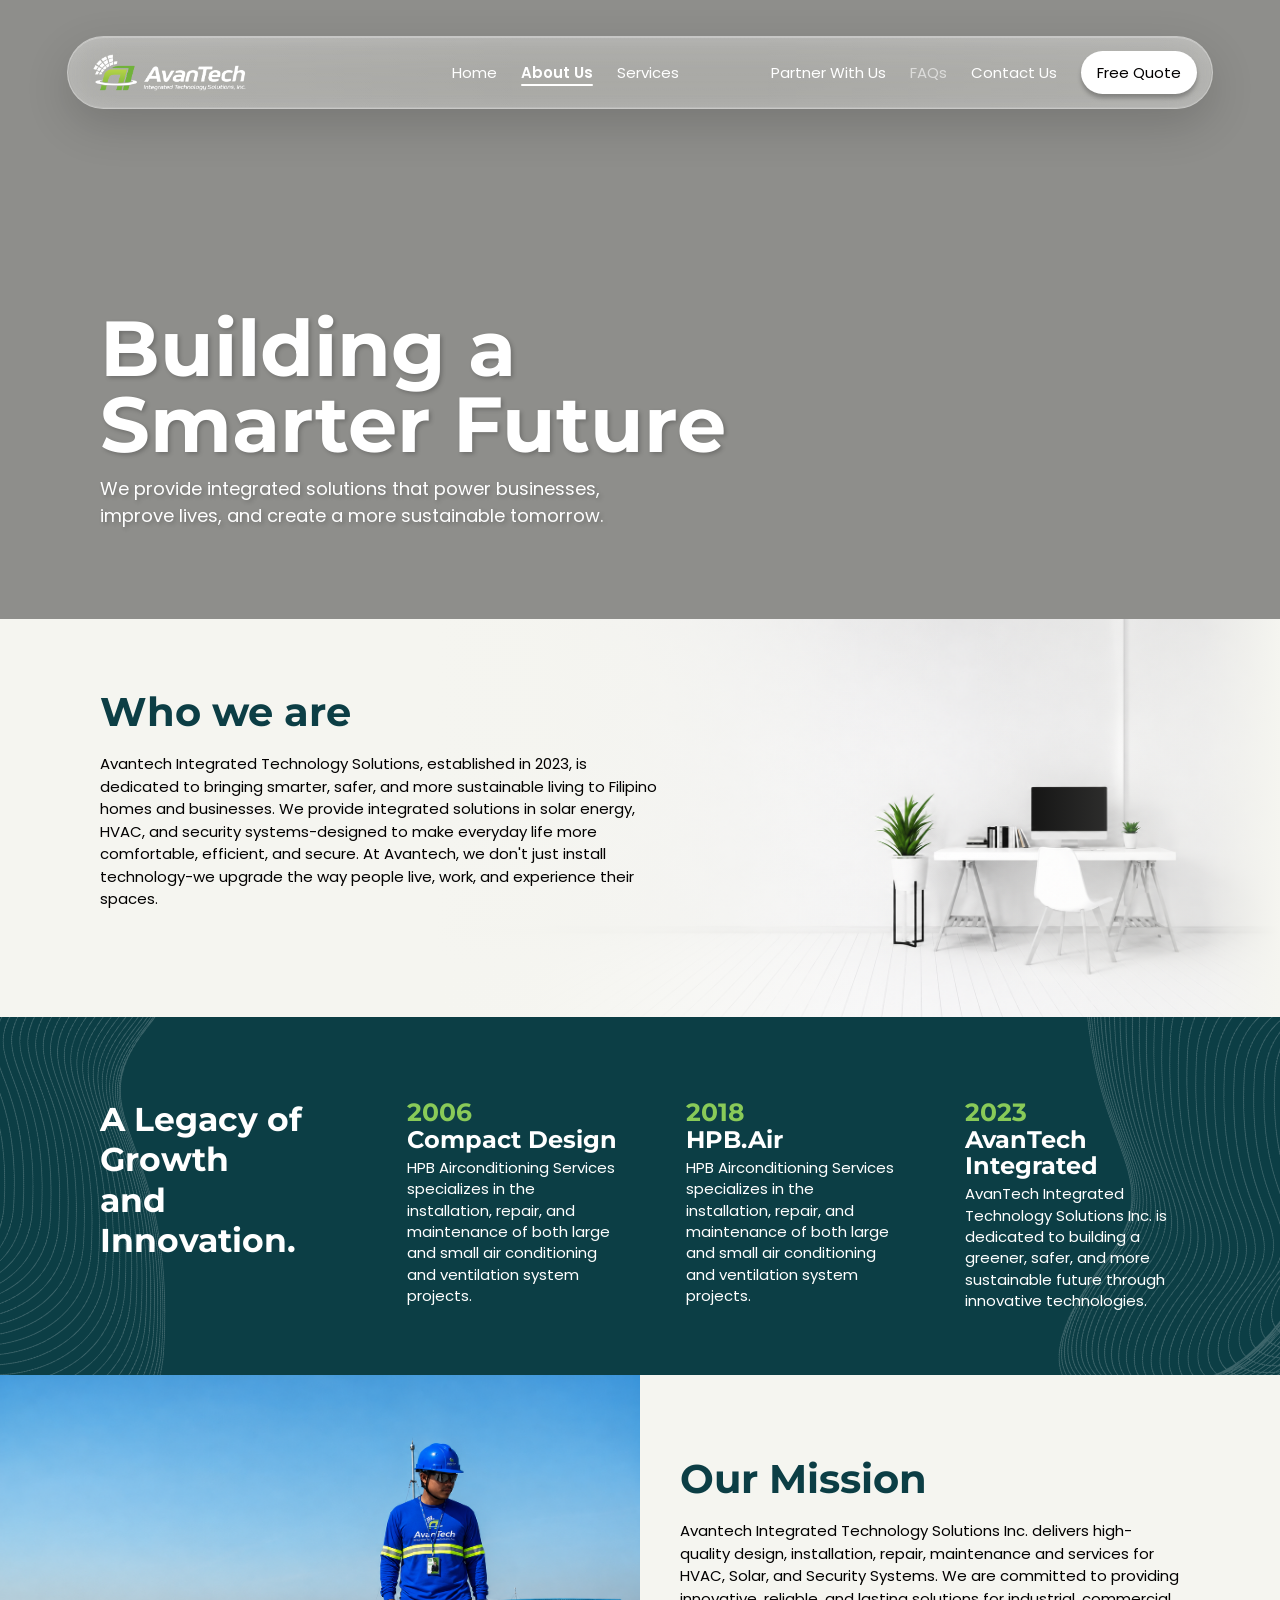
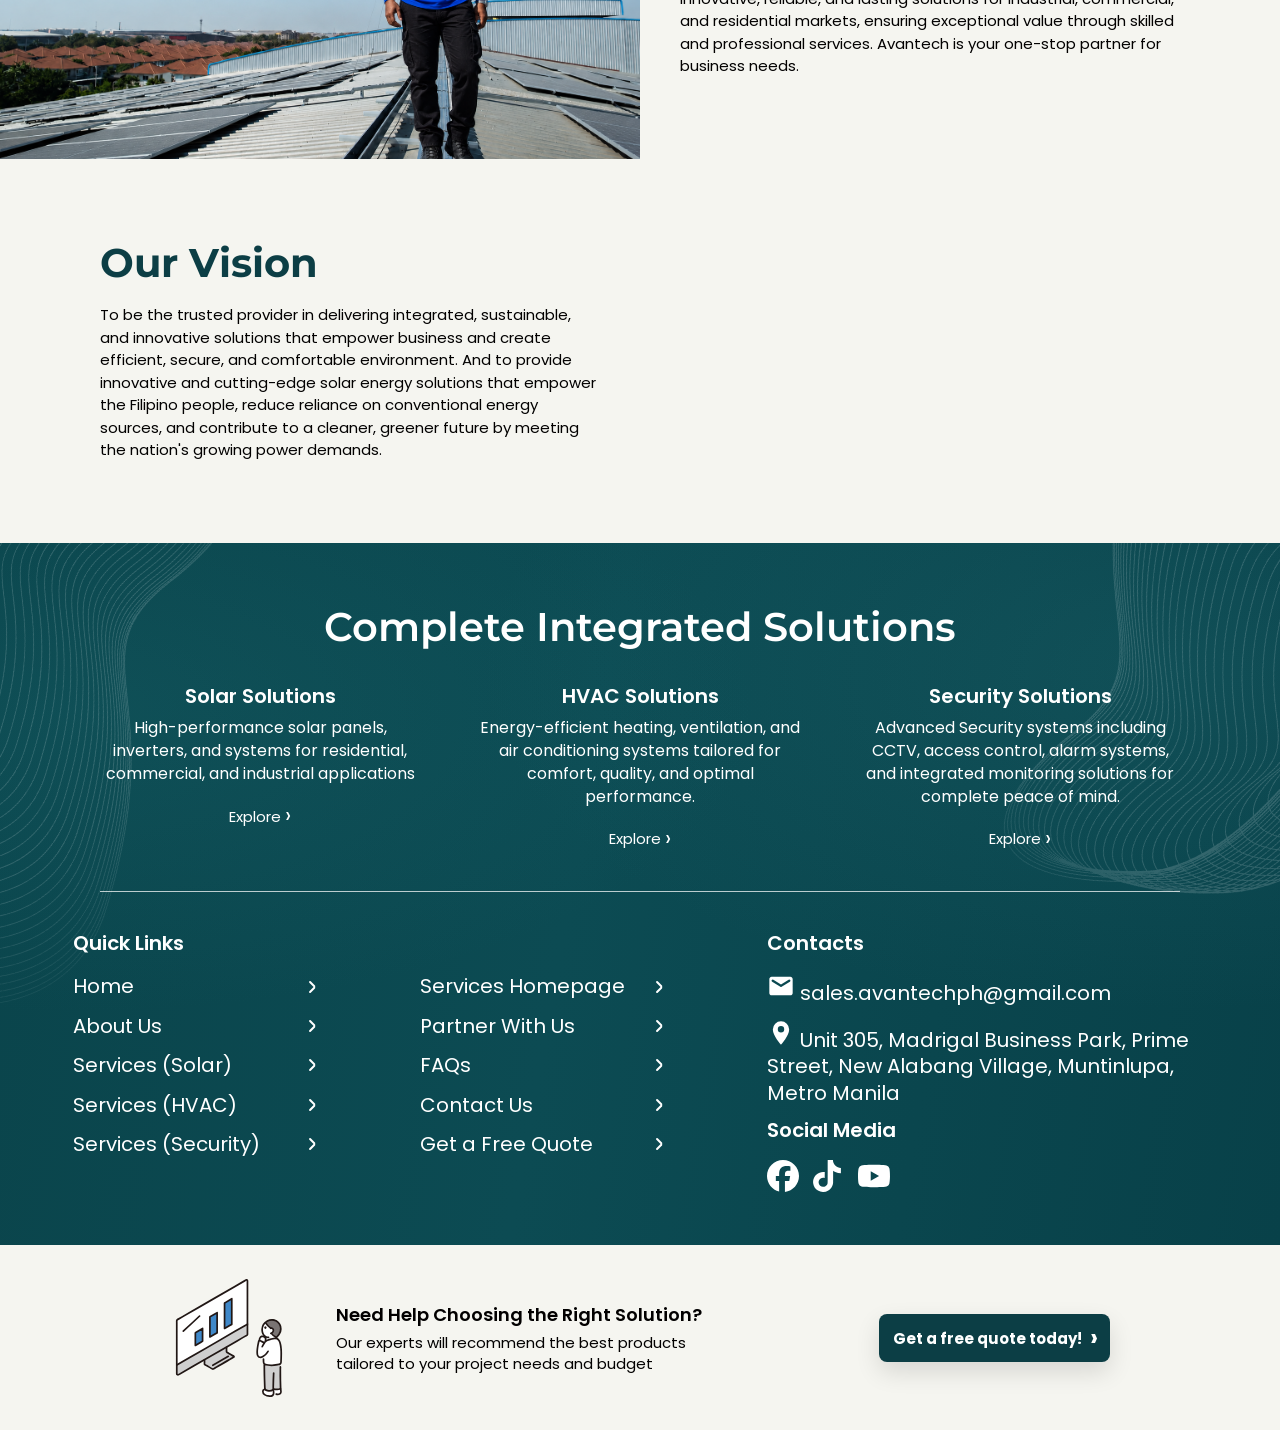
==== commit 079c10e0: "UI changes and added new partner logos and solar panel image." ====
--- a/about.html
+++ b/about.html
@@ -28,12 +28,12 @@
           <div class="nav-menu" id="primary-menu">
             <div class="nav-links nav-center">
               <a href="index.html">Home</a>
-              <a class="active" href="about.html">About Us</a>
+              <a class="active" href="about.html" aria-current="page">About Us</a>
               <a href="services.html">Services</a>
             </div>
             <div class="nav-links nav-right">
               <a href="partner.html">Partner With Us</a>
-              <a href="index.html#faqs">FAQs</a>
+              <span class="nav-disabled" aria-disabled="true">FAQs</span>
               <a href="contact.html">Contact Us</a>
               <a class="contact-pill" href="quote.html">Free Quote</a>
             </div>
@@ -151,7 +151,7 @@
             <h2>Contacts</h2>
             <p class="contact-line">
               <img class="contact-icon mail-icon" src="assets/icons/contact/email-envelope.svg" alt="" aria-hidden="true" />
-              <span>sales.avantech@gmail.com</span>
+              <span>sales.avantechph@gmail.com</span>
             </p>
             <p class="contact-line">
               <img class="contact-icon location-icon" src="assets/icons/contact/map-pin.svg" alt="" aria-hidden="true" />
@@ -159,7 +159,7 @@
             </p>
             <h3>Social Media</h3>
             <div class="socials" aria-label="Social media links">
-              <a class="social facebook" href="#" aria-label="Facebook"></a>
+              <a class="social facebook" href="https://www.facebook.com/AvantechIntegrated" aria-label="Facebook"></a>
               <a class="social tiktok" href="#" aria-label="TikTok"></a>
               <a class="social youtube" href="#" aria-label="YouTube"></a>
             </div>
--- a/styles.css
+++ b/styles.css
@@ -13,7 +13,7 @@
   --hero-image: url("assets/figma-reference/hero-city.png");
   --services-hero-image: url("assets/figma-reference/services/f02e807d210d67f17eff3d73cbdae36ccee0dae0.png");
   --building-image: url("assets/figma-reference/about-solar-city.png");
-  --office-image: url("assets/figma-reference/about-installer.png");
+  --office-image: url("assets/photos/solar/avantech-solar-panel-construction.png");
   --install-image: url("assets/figma-reference/about-panel-tech.png");
   --cta-image: url("assets/figma-reference/cta-solar-panels.png");
   --solar-image: url("assets/photos/solar/commercial-rooftop-solar.jpg");
@@ -204,6 +204,13 @@
   white-space: nowrap;
 }
 
+.nav-disabled {
+  color: rgb(255 255 255 / 0.58);
+  line-height: 1;
+  white-space: nowrap;
+  cursor: not-allowed;
+}
+
 .nav-links a:not(.contact-pill) {
   padding-block: 8px;
 }
@@ -225,7 +232,8 @@
 .nav-links a:not(.contact-pill):hover::after,
 .nav-links a:not(.contact-pill):focus-visible::after,
 .nav-links a:not(.contact-pill):active::after,
-.nav-links .active::after {
+.nav-links a.active:not(.contact-pill)::after,
+.nav-links a[aria-current="page"]:not(.contact-pill)::after {
   transform: scaleX(1);
 }
 
@@ -233,7 +241,8 @@
   transform: translateY(1px);
 }
 
-.nav-links .active {
+.nav-links a.active,
+.nav-links a[aria-current="page"] {
   font-weight: 600;
 }
 
@@ -257,9 +266,15 @@
   transform: translateY(-1px);
 }
 
-.contact-pill:active {
-  box-shadow: 0 2px 8px rgb(0 0 0 / 0.22);
-  transform: translateY(1px) scale(0.98);
+.contact-pill:active,
+.contact-pill.active,
+.contact-pill[aria-current="page"] {
+  background: rgb(246 248 248 / 0.96);
+  box-shadow:
+    inset 0 3px 8px rgb(0 0 0 / 0.26),
+    inset 0 -1px 0 rgb(255 255 255 / 0.72),
+    0 1px 3px rgb(0 0 0 / 0.14);
+  transform: translateY(1px) scale(0.985);
 }
 
 .nav-toggle,
@@ -498,7 +513,7 @@
 }
 
 .partners {
-  --partner-distance: 5880px;
+  --partner-distance: 2304px;
   height: 226px;
   display: flex;
   align-items: center;
@@ -509,7 +524,7 @@
 .partner-track {
   display: flex;
   align-items: center;
-  gap: 42px;
+  gap: 24px;
   padding-left: 56px;
   min-width: max-content;
   animation: slide-partners 28s linear infinite;
@@ -517,7 +532,7 @@
 
 .partner-track span {
   display: grid;
-  width: 504px;
+  width: 360px;
   height: 132px;
   place-items: center;
   overflow: visible;
@@ -530,6 +545,12 @@
   object-fit: contain;
   transform: scale(2);
   transform-origin: center;
+}
+
+.partner-track img.partner-logo-wide {
+  width: 250px;
+  max-height: 74px;
+  transform: none;
 }
 
 .partner-footer-banner {
@@ -1226,155 +1247,158 @@
 
 .solar-hero {
   position: relative;
-  min-height: 430px;
+  min-height: 545px;
   overflow: hidden;
-  padding: 90px 96px 52px;
+  padding: 118px clamp(64px, 6.9vw, 100px) 64px;
   color: var(--white);
   background:
-    linear-gradient(90deg, rgb(0 0 0 / 0.68), rgb(0 0 0 / 0.34) 48%, rgb(0 0 0 / 0.12)),
-    var(--placeholder-dark) center 46% / cover;
+    linear-gradient(90deg, rgb(0 0 0 / 0.62), rgb(0 0 0 / 0.32) 48%, rgb(0 0 0 / 0.08)),
+    url("assets/photos/solar/solar-farm-wide.jpg") center 54% / cover;
 }
 
 .back-link {
   position: relative;
   z-index: 1;
   display: inline-flex;
-  margin-top: 8px;
+  margin-top: 18px;
   color: var(--white);
-  font-size: 13px;
+  font-size: 14px;
+  font-weight: 600;
+  line-height: 1;
 }
 
 .solar-hero-copy {
   position: relative;
   z-index: 1;
-  max-width: 500px;
-  margin-top: 76px;
+  max-width: 730px;
+  margin-top: 78px;
   text-shadow: 1px 2px 5px rgb(0 0 0 / 0.32);
 }
 
 .solar-hero-copy h1 {
   color: var(--white);
-  font-size: clamp(38px, 4vw, 52px);
-  line-height: 1.07;
+  font-size: clamp(48px, 5.05vw, 72px);
+  line-height: 1.08;
 }
 
 .solar-hero-copy p {
-  max-width: 460px;
-  margin: 10px 0 18px;
+  max-width: 590px;
+  margin: 18px 0 28px;
   color: var(--white);
-  font-size: 14px;
-  line-height: 1.45;
+  font-size: 20px;
+  line-height: 1.42;
 }
 
 .energy-setup,
 .why-solar {
-  padding: 42px 96px 0;
+  padding: 56px clamp(64px, 6.9vw, 100px) 0;
   background: var(--paper);
+}
+
+.section-heading {
+  max-width: 1040px;
 }
 
 .section-heading h2 {
   color: var(--teal);
-  font-size: clamp(32px, 3vw, 40px);
-  line-height: 1.05;
+  font-size: clamp(36px, 3.3vw, 48px);
+  line-height: 1.06;
 }
 
 .section-heading p {
-  max-width: 760px;
-  margin: 4px 0 0;
-  font-size: 14px;
+  max-width: 800px;
+  margin: 8px 0 0;
+  color: #3e3e3b;
+  font-size: 18px;
   line-height: 1.45;
 }
 
 .setup-cards {
   display: grid;
   grid-template-columns: repeat(3, minmax(0, 1fr));
-  gap: 18px;
-  margin-top: 18px;
+  gap: 24px;
+  margin-top: 28px;
 }
 
 .setup-card {
   position: relative;
-  min-height: 230px;
   display: grid;
-  grid-template-rows: 58% 42%;
+  min-height: 382px;
+  grid-template-rows: minmax(0, 1fr) auto;
   overflow: hidden;
-  border-radius: 18px;
+  border-radius: 22px;
   background: var(--teal);
-  box-shadow: 0 16px 22px rgb(12 62 69 / 0.24);
-}
-
-.setup-card::before {
-  content: "";
+  box-shadow: 0 22px 38px rgb(12 62 69 / 0.2);
+}
+
+.setup-card img {
   display: block;
-  background: var(--placeholder-mid);
+  width: 100%;
+  height: 100%;
+  min-height: 218px;
+  object-fit: cover;
 }
 
 .setup-card > div {
   display: flex;
   flex-direction: column;
   justify-content: center;
-  padding: 18px 22px 20px;
+  min-height: 146px;
+  padding: 24px 28px 28px;
   color: var(--white);
-  background: #075a63;
+  background: #07535c;
 }
 
 .setup-card h3 {
   color: var(--green);
   font-family: "Poppins", sans-serif;
-  font-size: 24px;
+  font-size: clamp(26px, 2.4vw, 34px);
   font-weight: 600;
   line-height: 1.05;
 }
 
 .setup-card p {
-  max-width: 300px;
-  margin: 8px 0 0;
+  max-width: 360px;
+  margin: 10px 0 0;
   color: var(--white);
-  font-size: 16px;
-  line-height: 1.25;
-}
-
-.setup-grid::before {
-  background: linear-gradient(135deg, #e8efe8 0%, #a6c6c3 48%, #f7f7ef 100%);
-}
-
-.setup-hybrid::before {
-  background: linear-gradient(135deg, #f1efe5 0%, #b7d1c2 50%, #e7ece8 100%);
-}
-
-.setup-offgrid::before {
-  background: linear-gradient(135deg, #dfe8d1 0%, #9db8a4 50%, #f5f5ec 100%);
+  font-size: 18px;
+  line-height: 1.32;
 }
 
 .why-grid {
   display: grid;
   grid-template-columns: repeat(4, minmax(0, 1fr));
-  gap: 28px;
-  margin-top: 22px;
-  padding-bottom: 46px;
+  gap: clamp(28px, 4vw, 72px);
+  margin-top: 34px;
+  padding-bottom: 68px;
+}
+
+.why-grid article {
+  max-width: 255px;
 }
 
 .why-grid h3 {
   color: var(--teal);
   font-family: "Poppins", sans-serif;
-  font-size: 13px;
+  font-size: 18px;
   font-weight: 600;
-  line-height: 1.2;
+  line-height: 1.22;
 }
 
 .why-grid p {
-  margin: 5px 0 0;
-  font-size: 11px;
-  line-height: 1.35;
+  margin: 10px 0 0;
+  color: #252525;
+  font-size: 15px;
+  line-height: 1.45;
 }
 
 .solar-install-types {
   position: relative;
   display: grid;
-  grid-template-columns: minmax(220px, 0.31fr) minmax(0, 0.69fr);
-  gap: 34px;
+  grid-template-columns: minmax(250px, 0.31fr) minmax(0, 0.69fr);
+  gap: clamp(36px, 4.8vw, 72px);
   align-items: center;
-  padding: 64px 96px 66px;
+  padding: 74px clamp(64px, 6.9vw, 100px) 78px;
   overflow: hidden;
   color: var(--white);
   background: var(--teal);
@@ -1411,32 +1435,40 @@
 }
 
 .solar-install-copy h2 {
-  max-width: 260px;
+  max-width: 330px;
   color: var(--white);
-  font-size: clamp(28px, 3vw, 40px);
+  font-size: clamp(36px, 3.4vw, 48px);
   line-height: 1.08;
 }
 
 .solar-install-copy p {
-  max-width: 240px;
-  margin: 12px 0 0;
-  font-size: 14px;
-  line-height: 1.35;
+  max-width: 310px;
+  margin: 16px 0 0;
+  font-size: 18px;
+  line-height: 1.44;
 }
 
 .install-gallery {
   display: grid;
-  grid-template-columns: repeat(2, minmax(0, 1fr));
-  gap: 18px;
+  grid-template-columns: 1.18fr 0.9fr;
+  grid-template-rows: 196px 196px;
+  gap: 22px;
 }
 
 .install-card {
   position: relative;
-  min-height: 210px;
   margin: 0;
   overflow: hidden;
-  border-radius: 8px;
-  background: var(--placeholder-mid);
+  border-radius: 12px;
+  background: #d8ded8;
+  box-shadow: 0 20px 38px rgb(0 0 0 / 0.18);
+}
+
+.install-card img {
+  display: block;
+  width: 100%;
+  height: 100%;
+  object-fit: cover;
 }
 
 .install-card::before {
@@ -1448,60 +1480,46 @@
 
 .install-card figcaption {
   position: absolute;
-  right: 12px;
-  bottom: 10px;
-  left: 12px;
+  right: 18px;
+  bottom: 16px;
+  left: 18px;
   color: var(--white);
-  font-size: 12px;
+  font-size: 18px;
+  font-weight: 600;
   line-height: 1.2;
   text-align: center;
 }
 
+.install-roof {
+  grid-row: span 2;
+}
+
 .install-deck {
-  min-height: 275px;
-}
-
-.install-roof {
-  background: var(--placeholder-mid);
-}
-
-.install-ground {
-  background: var(--placeholder-mid);
-}
-
-.install-deck {
-  background: var(--placeholder-mid);
-}
-
-.install-floating {
-  background: var(--placeholder-mid);
+  min-height: 0;
 }
 
 .solar-brand-strip {
-  min-height: 122px;
+  min-height: 144px;
   display: flex;
   align-items: center;
   justify-content: center;
-  gap: clamp(38px, 6vw, 86px);
-  padding: 32px 24px;
+  gap: clamp(26px, 4.2vw, 70px);
+  padding: 34px 32px;
   overflow: hidden;
   background: var(--paper);
-  font-family: "Montserrat", sans-serif;
-  font-size: clamp(22px, 2.35vw, 34px);
-  font-weight: 700;
-  white-space: nowrap;
-}
-
-.brand-red {
-  color: #e5252a;
-}
-
-.brand-orange {
-  color: #f6a400;
-}
-
-.brand-blue {
-  color: #0472c9;
+  box-shadow: inset 0 1px 0 rgb(12 62 69 / 0.04);
+}
+
+.solar-brand-strip img {
+  display: block;
+  max-width: 148px;
+  max-height: 62px;
+  object-fit: contain;
+}
+
+.solar-brand-strip .solar-brand-wide {
+  max-width: 176px;
+  max-height: 48px;
 }
 
 /* Contact page */
@@ -1554,38 +1572,40 @@
 
 .contact-info-grid {
   display: grid;
-  grid-template-columns: repeat(2, minmax(340px, 500px));
-  gap: 42px clamp(42px, 4vw, 72px);
+  grid-template-columns: repeat(3, minmax(0, 576px));
+  gap: clamp(36px, 2.45vw, 48px);
   justify-content: center;
-  max-width: 1320px;
+  max-width: 1900px;
   margin: 0 auto;
-  padding: 74px 64px 84px;
+  padding: 90px clamp(56px, 5.2vw, 106px) 86px;
   background: var(--paper);
 }
 
 .contact-info-card {
   display: grid;
-  grid-template-columns: 74px minmax(0, 1fr);
-  gap: 26px;
+  grid-template-columns: 108px minmax(0, 1fr);
+  grid-template-rows: auto 1fr;
+  column-gap: 24px;
+  row-gap: 22px;
   align-items: center;
-  min-height: 190px;
-  padding: 32px 38px;
-  border-radius: 18px;
+  min-height: 306px;
+  padding: 24px 24px 28px;
+  border-radius: 24px;
   background: #ffffff;
-  box-shadow: 0 24px 60px rgb(12 62 69 / 0.08);
+  box-shadow: 0 26px 66px rgb(12 62 69 / 0.1);
 }
 
 .contact-info-card-wide {
-  grid-column: 1 / -1;
-  justify-self: center;
-  width: min(100%, 500px);
+  grid-column: auto;
+  justify-self: stretch;
+  width: auto;
 }
 
 .contact-card-icon {
   position: relative;
   display: grid;
-  width: 70px;
-  height: 70px;
+  width: 108px;
+  height: 108px;
   place-items: center;
   border-radius: 50%;
   background: var(--teal);
@@ -1595,8 +1615,8 @@
 
 .contact-card-icon::before {
   content: "";
-  width: 34px;
-  height: 34px;
+  width: 54px;
+  height: 54px;
   background: var(--white);
   mask: var(--contact-icon) center / contain no-repeat;
   -webkit-mask: var(--contact-icon) center / contain no-repeat;
@@ -1616,23 +1636,28 @@
 
 .contact-info-card h2 {
   color: var(--teal);
-  font-size: clamp(24px, 1.9vw, 30px);
-  line-height: 1.2;
+  font-size: clamp(28px, 1.55vw, 32px);
+  line-height: 1.08;
+}
+
+.contact-card-body {
+  grid-column: 1 / -1;
+  align-self: end;
 }
 
 .contact-highlight {
-  margin: 14px 0 9px;
+  margin: 0 0 12px;
   color: var(--teal);
-  font-size: 15px;
-  font-weight: 600;
-  line-height: 1.28;
+  font-size: clamp(16px, 1vw, 20px);
+  font-weight: 700;
+  line-height: 1.42;
 }
 
 .contact-info-card p {
   margin: 0;
   color: var(--ink);
-  font-size: 16px;
-  line-height: 1.4;
+  font-size: clamp(18px, 1.22vw, 24px);
+  line-height: 1.35;
 }
 
 .contact-map-section {
@@ -1833,13 +1858,35 @@
   font-size: 18px;
   font-weight: 600;
   cursor: pointer;
-  background:
-    linear-gradient(90deg, var(--teal) 0%, var(--teal) 84%, #0b5a63 84%, #0b5a63 100%);
-}
-
-.quote-form button span {
-  font-size: 28px;
-  line-height: 1;
+  background: linear-gradient(90deg, var(--teal) 0%, #0a4f58 64%, #0b646b 100%);
+  box-shadow: 0 10px 24px rgb(12 62 69 / 0.16);
+  transition:
+    background 180ms ease,
+    box-shadow 180ms ease,
+    transform 180ms ease;
+}
+
+.quote-form button:hover {
+  background: linear-gradient(90deg, #0e4b53 0%, #0d626b 58%, #12808a 100%);
+  box-shadow: 0 16px 34px rgb(12 62 69 / 0.24);
+  transform: translateY(-2px);
+}
+
+.quote-form button:active {
+  background: linear-gradient(90deg, #08363d 0%, #094b54 62%, #0a5b63 100%);
+  box-shadow: 0 7px 16px rgb(12 62 69 / 0.2);
+  transform: translateY(1px);
+}
+
+.quote-submit-icon {
+  width: 24px;
+  height: 24px;
+  flex: 0 0 24px;
+  fill: currentColor;
+  stroke: currentColor;
+  stroke-width: 1.8;
+  stroke-linecap: round;
+  stroke-linejoin: round;
 }
 
 .quote-next {
@@ -2645,14 +2692,19 @@
     transform: none;
   }
 
-  .contact-pill:active {
+  .contact-pill:active,
+  .contact-pill.active,
+  .contact-pill[aria-current="page"] {
     background: rgb(12 62 69 / 0.1);
-    box-shadow: none;
+    box-shadow: inset 0 3px 8px rgb(12 62 69 / 0.16);
     transform: translateY(1px);
   }
 
-  .nav-links .active::after {
-    display: none;
+  .nav-links a.active:not(.contact-pill),
+  .nav-links a[aria-current="page"]:not(.contact-pill) {
+    text-decoration: underline;
+    text-decoration-thickness: 2px;
+    text-underline-offset: 6px;
   }
 
   .timeline {
@@ -2725,14 +2777,15 @@
   }
 
   .solar-hero {
-    min-height: 440px;
+    min-height: 510px;
     padding-right: 64px;
     padding-left: 64px;
     background-position: 54% center;
   }
 
   .solar-hero-copy {
-    margin-top: 86px;
+    max-width: 620px;
+    margin-top: 78px;
   }
 
   .energy-setup,
@@ -2742,7 +2795,12 @@
   }
 
   .setup-card {
-    min-height: 190px;
+    min-height: 320px;
+  }
+
+  .setup-card > div {
+    min-height: 132px;
+    padding: 22px 24px 24px;
   }
 
   .why-grid {
@@ -2750,18 +2808,19 @@
   }
 
   .solar-install-types {
-    grid-template-columns: minmax(176px, 0.34fr) minmax(0, 0.66fr);
+    grid-template-columns: minmax(210px, 0.32fr) minmax(0, 0.68fr);
     gap: 24px;
     padding-right: 64px;
     padding-left: 64px;
   }
 
-  .install-card {
-    min-height: 166px;
-  }
-
-  .install-deck {
-    min-height: 210px;
+  .install-gallery {
+    grid-template-rows: 166px 166px;
+    gap: 18px;
+  }
+
+  .install-card figcaption {
+    font-size: 16px;
   }
 
   .solar-brand-strip {
@@ -3295,51 +3354,53 @@
   }
 
   .solar-hero {
-    min-height: 318px;
-    padding: 104px 22px 34px;
-    background-position: 48% top;
+    min-height: 470px;
+    padding: 106px 22px 44px;
+    background-position: 48% center;
   }
 
   .back-link {
     margin-top: 0;
-    font-size: 9px;
+    font-size: 12px;
   }
 
   .solar-hero-copy {
-    max-width: 270px;
-    margin-top: 28px;
+    max-width: 320px;
+    margin-top: 74px;
   }
 
   .solar-hero-copy h1 {
-    font-size: clamp(28px, 8.4vw, 38px);
-    line-height: 1.05;
+    font-size: clamp(34px, 10.2vw, 46px);
+    line-height: 1.06;
   }
 
   .solar-hero-copy p {
-    max-width: 250px;
-    margin: 5px 0 10px;
-    font-size: 8px;
-    line-height: 1.35;
+    max-width: 300px;
+    margin: 12px 0 18px;
+    font-size: 14px;
+    line-height: 1.4;
   }
 
   .solar-hero-copy .button {
-    min-height: 31px;
-    padding: 6px 11px;
-    border-radius: 6px;
-    font-size: 8px;
+    min-height: 40px;
+    padding: 10px 14px;
+    border-radius: 8px;
+    font-size: 13px;
   }
 
   .energy-setup,
   .why-solar {
-    padding: 28px 22px 0;
+    padding: 38px 22px 0;
   }
 
   .section-heading h2 {
-    font-size: 22px;
+    font-size: 28px;
   }
 
   .section-heading p {
-    font-size: 9px;
+    margin-top: 8px;
+    font-size: 14px;
+    line-height: 1.42;
   }
 
   .setup-cards {
@@ -3349,72 +3410,101 @@
   }
 
   .setup-card {
-    min-height: 168px;
+    min-height: 290px;
+    border-radius: 18px;
+  }
+
+  .setup-card img {
+    min-height: 170px;
+  }
+
+  .setup-card > div {
+    min-height: 118px;
+    padding: 20px;
   }
 
   .setup-card h3 {
+    font-size: 24px;
+  }
+
+  .setup-card p {
+    max-width: none;
     font-size: 14px;
-  }
-
-  .setup-card p {
-    font-size: 9px;
+    line-height: 1.32;
   }
 
   .why-grid {
-    grid-template-columns: repeat(2, minmax(0, 1fr));
-    gap: 18px 20px;
-    padding-bottom: 28px;
+    grid-template-columns: 1fr;
+    gap: 24px;
+    padding-bottom: 40px;
+  }
+
+  .why-grid article {
+    max-width: 420px;
   }
 
   .why-grid h3 {
-    font-size: 9px;
+    font-size: 18px;
   }
 
   .why-grid p {
-    font-size: 8px;
+    margin-top: 8px;
+    font-size: 14px;
   }
 
   .solar-install-types {
     grid-template-columns: 1fr;
-    gap: 18px;
-    padding: 24px 22px 28px;
+    gap: 26px;
+    padding: 38px 22px 42px;
   }
 
   .solar-install-copy h2 {
-    max-width: 220px;
-    font-size: 20px;
+    max-width: 320px;
+    font-size: 30px;
   }
 
   .solar-install-copy p {
-    max-width: 240px;
-    margin-top: 6px;
-    font-size: 9px;
+    max-width: 360px;
+    margin-top: 10px;
+    font-size: 14px;
+    line-height: 1.42;
   }
 
   .install-gallery {
-    grid-template-columns: repeat(2, minmax(0, 1fr));
-    gap: 10px;
+    grid-template-columns: 1fr;
+    grid-template-rows: none;
+    gap: 14px;
   }
 
   .install-card {
-    min-height: 116px;
-  }
-
-  .install-deck {
-    min-height: 116px;
+    min-height: 210px;
+  }
+
+  .install-roof {
+    grid-row: auto;
+    min-height: 260px;
   }
 
   .install-card figcaption {
-    font-size: 8px;
+    font-size: 16px;
   }
 
   .solar-brand-strip {
-    min-height: 82px;
+    min-height: 102px;
     justify-content: flex-start;
-    gap: 42px;
+    gap: 28px;
     overflow-x: auto;
-    padding: 20px 22px;
-    font-size: 22px;
+    padding: 24px 22px;
+  }
+
+  .solar-brand-strip img {
+    max-width: 112px;
+    max-height: 46px;
+  }
+
+  .solar-brand-strip .solar-brand-wide {
+    max-width: 136px;
+    max-height: 36px;
   }
 
   .help-copy p br {
@@ -3654,17 +3744,26 @@
   }
 
   .partners {
-    --partner-distance: 5040px;
+    --partner-distance: 1920px;
     height: 180px;
   }
 
+  .partner-track {
+    gap: 20px;
+  }
+
   .partner-track span {
-    width: 420px;
+    width: 300px;
     height: 104px;
   }
 
   .partner-track img {
     max-height: 104px;
+  }
+
+  .partner-track img.partner-logo-wide {
+    width: 220px;
+    max-height: 64px;
   }
 
   .footer {
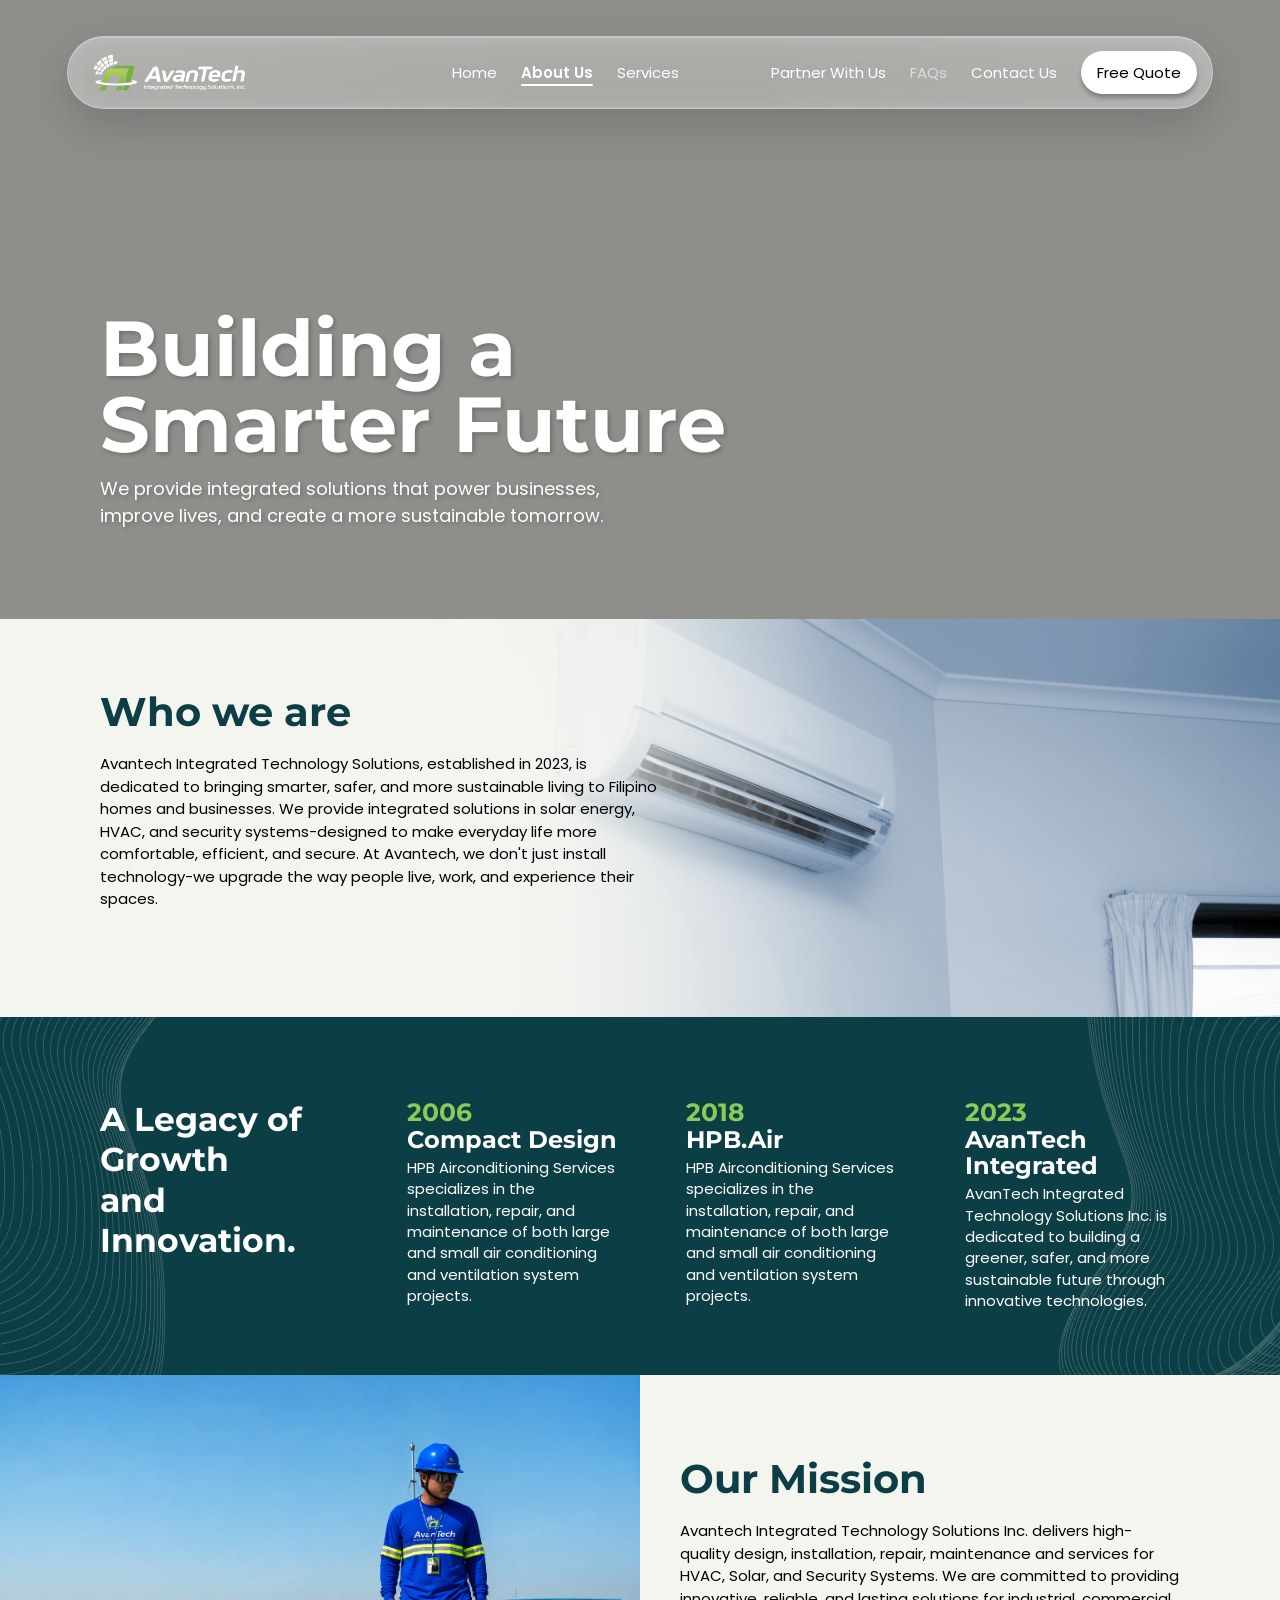
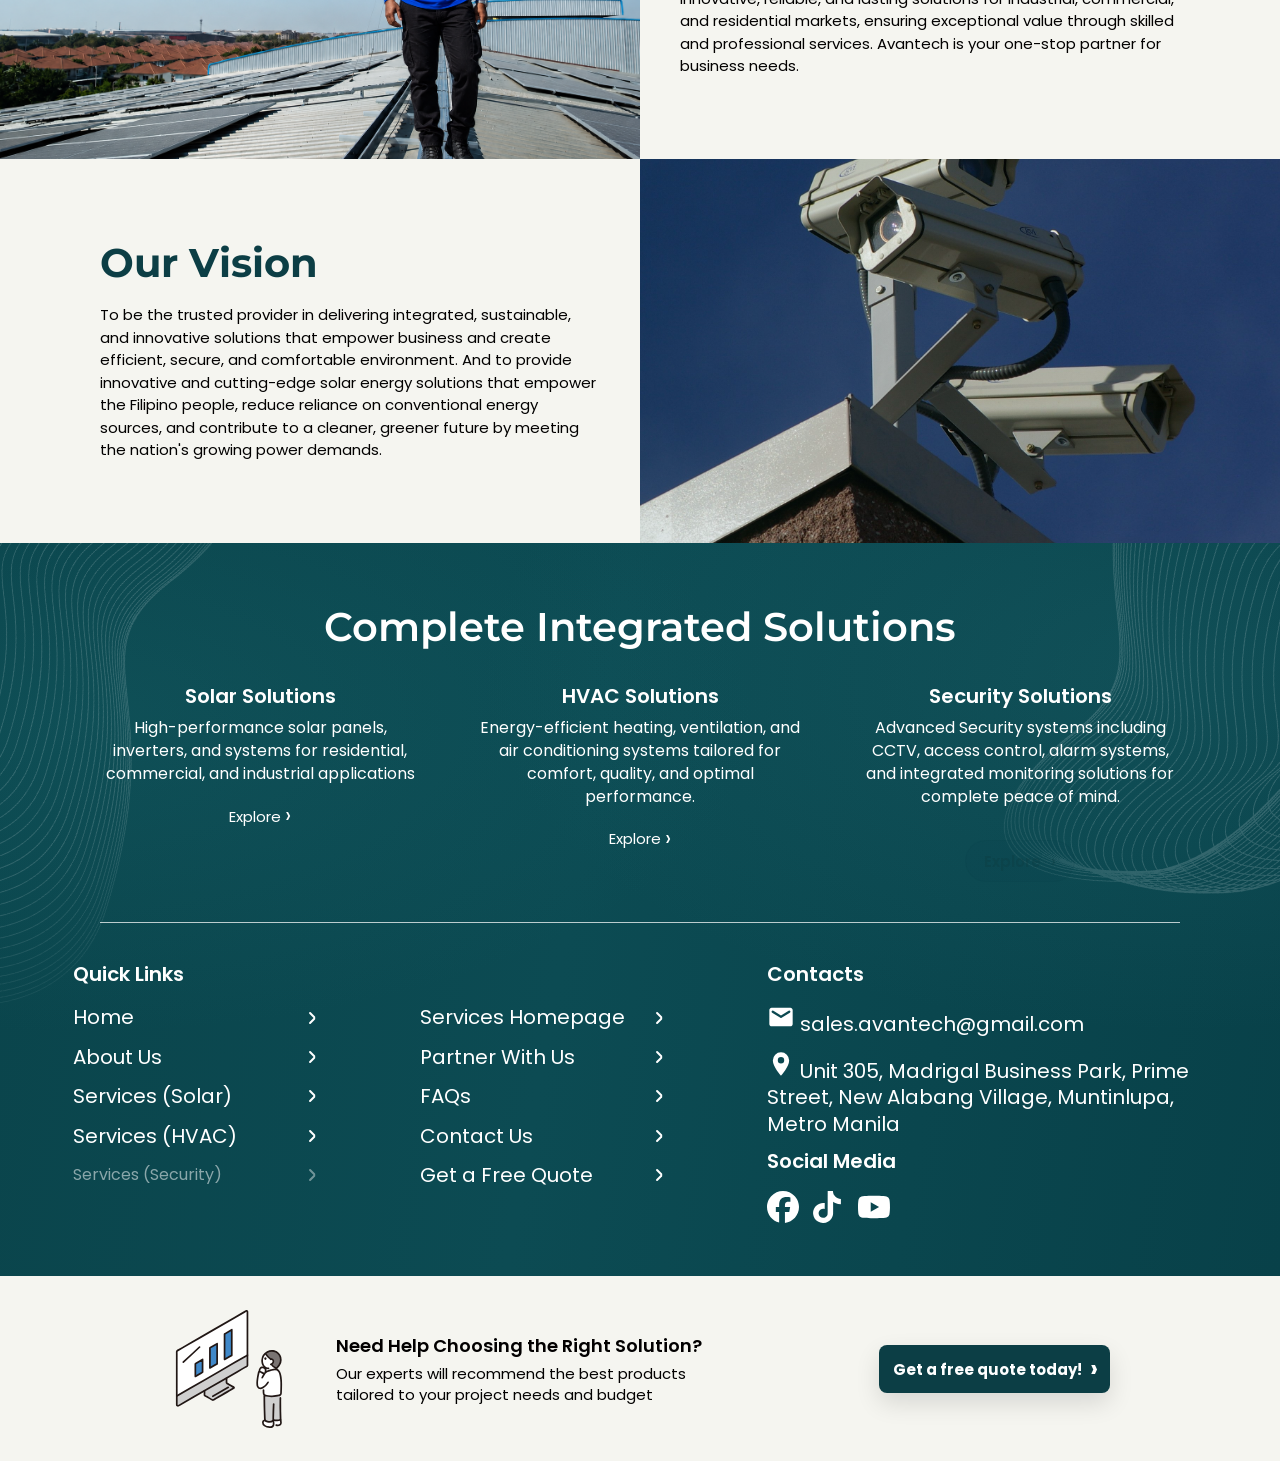
==== commit 54bce8e1: "Update site visuals and assets" ====
--- a/about.html
+++ b/about.html
@@ -57,7 +57,7 @@
             experience their spaces.
           </p>
         </div>
-        <div class="about-placeholder about-office-placeholder" aria-label="Modern commercial building"></div>
+        <div class="about-placeholder about-office-placeholder" aria-label="Commercial HVAC units"></div>
       </section>
 
       <section class="legacy-section">
@@ -121,12 +121,12 @@
             <article>
               <h3>HVAC Solutions</h3>
               <p>Energy-efficient heating, ventilation, and air conditioning systems tailored for comfort, quality, and optimal performance.</p>
-              <a href="services.html#hvac">Explore <span aria-hidden="true">›</span></a>
+              <a href="hvac-solutions.html">Explore <span aria-hidden="true">›</span></a>
             </article>
             <article>
               <h3>Security Solutions</h3>
               <p>Advanced Security systems including CCTV, access control, alarm systems, and integrated monitoring solutions for complete peace of mind.</p>
-              <a href="services.html#security">Explore <span aria-hidden="true">›</span></a>
+              <span class="service-card-disabled" aria-disabled="true">Explore <span aria-hidden="true">›</span></span>
             </article>
           </div>
         </section>
@@ -136,8 +136,8 @@
             <a class="footer-link" href="index.html"><span class="footer-link-text">Home</span><span class="footer-arrow" aria-hidden="true"></span></a>
             <a class="footer-link" href="about.html"><span class="footer-link-text">About Us</span><span class="footer-arrow" aria-hidden="true"></span></a>
             <a class="footer-link" href="solar-solutions.html"><span class="footer-link-text">Services (Solar)</span><span class="footer-arrow" aria-hidden="true"></span></a>
-            <a class="footer-link" href="services.html#hvac"><span class="footer-link-text">Services (HVAC)</span><span class="footer-arrow" aria-hidden="true"></span></a>
-            <a class="footer-link" href="services.html#security"><span class="footer-link-text">Services (Security)</span><span class="footer-arrow" aria-hidden="true"></span></a>
+            <a class="footer-link" href="hvac-solutions.html"><span class="footer-link-text">Services (HVAC)</span><span class="footer-arrow" aria-hidden="true"></span></a>
+            <span class="footer-link footer-link-disabled" aria-disabled="true"><span class="footer-link-text">Services (Security)</span><span class="footer-arrow" aria-hidden="true"></span></span>
           </div>
           <div>
             <h2 class="sr-only">More Links</h2>
@@ -151,7 +151,7 @@
             <h2>Contacts</h2>
             <p class="contact-line">
               <img class="contact-icon mail-icon" src="assets/icons/contact/email-envelope.svg" alt="" aria-hidden="true" />
-              <span>sales.avantechph@gmail.com</span>
+              <span>sales.avantech@gmail.com</span>
             </p>
             <p class="contact-line">
               <img class="contact-icon location-icon" src="assets/icons/contact/map-pin.svg" alt="" aria-hidden="true" />
@@ -159,9 +159,9 @@
             </p>
             <h3>Social Media</h3>
             <div class="socials" aria-label="Social media links">
-              <a class="social facebook" href="https://www.facebook.com/AvantechIntegrated" aria-label="Facebook"></a>
-              <a class="social tiktok" href="#" aria-label="TikTok"></a>
-              <a class="social youtube" href="#" aria-label="YouTube"></a>
+              <a class="social facebook" href="https://www.facebook.com/AvantechIntegrated/" aria-label="Facebook"></a>
+              <a class="social tiktok" href="https://www.tiktok.com/@avantechphilippin" aria-label="TikTok"></a>
+              <a class="social youtube" href="https://www.youtube.com/@avantechintegratedtechnologyso" aria-label="YouTube"></a>
             </div>
           </div>
         </div>
--- a/styles.css
+++ b/styles.css
@@ -11,32 +11,34 @@
   --placeholder-mid: linear-gradient(135deg, #dbe7e2 0%, #b9cec9 48%, #eff2ec 100%);
   --placeholder-dark: linear-gradient(135deg, #0c3e45 0%, #13616b 50%, #e9eee8 100%);
   --hero-image: url("assets/figma-reference/hero-city.png");
-  --services-hero-image: url("assets/figma-reference/services/f02e807d210d67f17eff3d73cbdae36ccee0dae0.png");
+  --services-hero-image: url("assets/figma-reference/services/services-hero.png");
   --building-image: url("assets/figma-reference/about-solar-city.png");
   --office-image: url("assets/photos/solar/avantech-solar-panel-construction.png");
   --install-image: url("assets/figma-reference/about-panel-tech.png");
   --cta-image: url("assets/figma-reference/cta-solar-panels.png");
   --solar-image: url("assets/photos/solar/commercial-rooftop-solar.jpg");
-  --hvac-image: url("assets/photos/hvac/industrial-rooftop-hvac.jpg");
+  --hvac-image: url("assets/figma-reference/hvac/commercial-rooftop-hvac-units.jpg");
+  --hvac-hero-slide-1: url("assets/photos/hvac/hero/hvac-ductwork-ceiling.jpg");
+  --hvac-hero-slide-2: url("assets/photos/hvac/hero/hvac-rooftop-ventilation-tokyo.jpg");
   --security-image: url("assets/generated/security-control-room.png");
-  --services-card-solar-image: url("assets/figma-reference/services/c00156bd167b17c0bc4151c58cd50007ccac15c8.png");
-  --services-card-hvac-image: url("assets/figma-reference/services/b3b5ac46bb477edd9bd6b0671d693ac3db5e8f94.png");
-  --services-card-security-image: url("assets/figma-reference/services/d81bbd152b1e0b2fd12ce932c69ffa7a63ccc8f6.png");
-  --partner-hero-image: url("assets/figma-reference/partner/61ce4e546e76c98f926943a6993170df1b66c970.png");
-  --partner-design-image: url("assets/figma-reference/partner/4effc1ecec1027f209f397a79339b46f2e8afcb2.png");
-  --partner-install-image: url("assets/figma-reference/partner/559cf63a6a6c60a0c5820674a18ac9c6337ccc4c.png");
-  --partner-distributor-image: url("assets/figma-reference/partner/39327dbbe9a8af0feff31487dbba3915595f080c.png");
-  --partner-corporate-image: url("assets/figma-reference/partner/064a1d8419bcce99c580928f1c7d353aeb397f65.png");
-  --partner-support-image: url("assets/figma-reference/partner/0f85a34032bc8f5ab2c583568ea2fc82ecea0207.png");
-  --partner-empowering-image: url("assets/figma-reference/partner/7327a2500e5fcc819d0ba719468fb9830dfe6921.png");
+  --services-card-solar-image: url("assets/figma-reference/services/solar-service-card.jpg");
+  --services-card-hvac-image: url("assets/figma-reference/services/hvac-service-card.jpg");
+  --services-card-security-image: url("assets/figma-reference/services/security-service-card.jpg");
+  --partner-hero-image: url("assets/figma-reference/partner/partner-hero.jpg");
+  --partner-design-image: url("assets/figma-reference/partner/design-consultation.png");
+  --partner-install-image: url("assets/figma-reference/partner/installation-team.png");
+  --partner-distributor-image: url("assets/figma-reference/partner/distributor-warehouse.png");
+  --partner-corporate-image: url("assets/figma-reference/partner/corporate-project.jpg");
+  --partner-support-image: url("assets/figma-reference/partner/support-service.png");
+  --partner-empowering-image: url("assets/figma-reference/partner/empowering-business.jpg");
   --inverter-image: url("assets/generated/solar-inverter-wall.png");
   --business-image: url("assets/photos/buildings/blue-business-towers.jpg");
   --support-image: url("assets/generated/smart-building-control.png");
   --contact-hero-image: url("assets/photos/contact/contact-keyboard-wide.jpg");
   --about-hero-image: url("assets/figma-reference/about-hero-solar-field.png");
-  --about-who-image: url("assets/figma-reference/about-desk.png");
+  --about-who-image: url("assets/photos/hvac/wall-mounted-split-air-conditioner.jpg");
   --about-mission-image: url("assets/figma-reference/about-mission-tech.png");
-  --about-vision-image: url("assets/figma-reference/about-vision-wind.png");
+  --about-vision-image: url("assets/photos/security/three-surveillance-cameras-building.jpg");
   --quote-hero-image: url("assets/photos/solar/solar-field-clouds.jpg");
 }
 
@@ -759,8 +761,8 @@
   width: min(66vw, 990px);
   min-height: 0;
   background:
-    linear-gradient(90deg, var(--paper) 0%, rgb(245 245 240 / 0.96) 12%, rgb(245 245 240 / 0.78) 24%, rgb(245 245 240 / 0.42) 38%, rgb(245 245 240 / 0.12) 50%, rgb(245 245 240 / 0) 62%, rgb(245 245 240 / 0.3) 91%, var(--paper) 100%),
-    var(--about-who-image) center right / cover no-repeat;
+    linear-gradient(90deg, var(--paper) 0%, rgb(245 245 240 / 0.88) 16%, rgb(245 245 240 / 0.42) 32%, rgb(245 245 240 / 0.04) 48%, rgb(245 245 240 / 0) 100%),
+    var(--about-who-image) center / cover no-repeat;
   pointer-events: none;
 }
 
@@ -771,6 +773,7 @@
 
 .vision-image {
   background:
+    linear-gradient(90deg, rgb(12 62 69 / 0.14), rgb(12 62 69 / 0)),
     var(--about-vision-image) center / cover;
 }
 
@@ -1229,9 +1232,147 @@
   box-shadow: 0 8px 20px rgb(12 62 69 / 0.14);
 }
 
+.service-card-disabled {
+  display: inline-flex;
+  align-items: center;
+  justify-content: center;
+  gap: 10px;
+  min-height: 42px;
+  margin-top: 14px;
+  padding: 10px 18px;
+  border: 1px solid rgb(12 62 69 / 0.12);
+  border-radius: 999px;
+  color: rgb(12 62 69 / 0.48);
+  font-size: 15px;
+  font-weight: 600;
+  line-height: 1;
+  background: rgb(12 62 69 / 0.06);
+  cursor: not-allowed;
+}
+
 .service-card > a span {
   font-size: 22px;
   line-height: 1;
+}
+
+.hvac-brand-carousel {
+  --hvac-brand-distance: 3194px;
+  display: flex;
+  min-height: 154px;
+  align-items: center;
+  overflow: hidden;
+  border-top: 1px solid rgb(12 62 69 / 0.06);
+  border-bottom: 1px solid rgb(12 62 69 / 0.06);
+  background: var(--paper);
+}
+
+.hvac-brand-track {
+  display: flex;
+  min-width: max-content;
+  align-items: center;
+  gap: 22px;
+  padding-left: 42px;
+  animation: slide-hvac-brands 34s linear infinite;
+}
+
+.hvac-brand {
+  display: inline-flex;
+  width: 202px;
+  min-height: 74px;
+  align-items: center;
+  justify-content: center;
+  padding: 8px 12px;
+  border-radius: 8px;
+  color: #123a3f;
+  font-family: "Montserrat", sans-serif;
+  font-size: 24px;
+  font-weight: 700;
+  line-height: 1;
+  text-align: center;
+  text-transform: uppercase;
+  background: transparent;
+  box-shadow: none;
+  white-space: normal;
+}
+
+.hvac-brand img {
+  display: block;
+  max-width: 148px;
+  max-height: 42px;
+  object-fit: contain;
+}
+
+.hvac-brand.panasonic,
+.hvac-brand.samsung {
+  text-transform: none;
+}
+
+.hvac-brand.mitsubishi,
+.hvac-brand.condura {
+  width: 260px;
+  font-size: 14px;
+  line-height: 1.15;
+}
+
+.hvac-brand.mitsubishi img,
+.hvac-brand.condura img {
+  max-width: 220px;
+}
+
+.hvac-brand.midea,
+.hvac-brand.daikin,
+.hvac-brand.gree,
+.hvac-brand.carrier,
+.hvac-brand.koppel {
+  text-transform: none;
+}
+
+.hvac-brand.panasonic,
+.hvac-brand.samsung,
+.hvac-brand.toshiba {
+  color: #020000;
+}
+
+.hvac-brand.tosot,
+.hvac-brand.condura,
+.hvac-brand.tcl {
+  color: #df2727;
+}
+
+.hvac-brand.lg {
+  color: #b51252;
+}
+
+.hvac-brand.mitsubishi {
+  color: #d71920;
+}
+
+.hvac-brand.daikin,
+.hvac-brand.gree {
+  color: #1682c4;
+}
+
+.hvac-brand.midea {
+  color: #0b94c8;
+}
+
+.hvac-brand.aux {
+  color: #1c6eba;
+}
+
+.hvac-brand.carrier,
+.hvac-brand.koppel {
+  color: #1f5dae;
+}
+
+@keyframes slide-hvac-brands {
+  from {
+    transform: translateX(0);
+  }
+
+  to {
+    transform: translateX(calc(-1 * var(--hvac-brand-distance)));
+  }
 }
 
 .services-footer {
@@ -1260,11 +1401,29 @@
   position: relative;
   z-index: 1;
   display: inline-flex;
+  min-height: 42px;
+  align-items: center;
+  gap: 8px;
   margin-top: 18px;
-  color: var(--white);
-  font-size: 14px;
+  padding: 0 18px;
+  border: 1px solid rgb(255 255 255 / 0.58);
+  border-radius: 999px;
+  color: var(--white);
+  font-size: 16px;
   font-weight: 600;
-  line-height: 1;
+  line-height: 1.1;
+  background: rgb(4 54 60 / 0.38);
+  box-shadow: 0 12px 26px rgb(0 0 0 / 0.18);
+  backdrop-filter: blur(10px);
+  -webkit-backdrop-filter: blur(10px);
+  transition: transform 160ms ease, border-color 160ms ease, background-color 160ms ease;
+}
+
+.back-link:hover,
+.back-link:focus-visible {
+  border-color: rgb(255 255 255 / 0.9);
+  background: rgb(4 54 60 / 0.58);
+  transform: translateY(-1px);
 }
 
 .solar-hero-copy {
@@ -1350,7 +1509,7 @@
 }
 
 .setup-card h3 {
-  color: var(--green);
+  color: var(--white);
   font-family: "Poppins", sans-serif;
   font-size: clamp(26px, 2.4vw, 34px);
   font-weight: 600;
@@ -1395,13 +1554,16 @@
 .solar-install-types {
   position: relative;
   display: grid;
-  grid-template-columns: minmax(250px, 0.31fr) minmax(0, 0.69fr);
-  gap: clamp(36px, 4.8vw, 72px);
-  align-items: center;
-  padding: 74px clamp(64px, 6.9vw, 100px) 78px;
+  grid-template-columns: minmax(280px, 0.95fr) repeat(2, minmax(0, 1fr));
+  grid-template-rows: clamp(300px, 23.9vw, 490px) clamp(300px, 23.9vw, 490px);
+  gap: clamp(18px, 1.38vw, 28px);
+  align-items: stretch;
+  padding: clamp(42px, 5.8vw, 92px) clamp(48px, 5.86vw, 120px);
   overflow: hidden;
   color: var(--white);
-  background: var(--teal);
+  background:
+    radial-gradient(circle at 35% 31%, rgb(34 125 133 / 0.72) 0 18%, rgb(18 91 99 / 0.5) 36%, rgb(7 65 72 / 0) 58%),
+    linear-gradient(180deg, #247980 0%, #0c555d 45%, #073f46 100%);
 }
 
 .solar-install-types::before,
@@ -1434,34 +1596,39 @@
   z-index: 1;
 }
 
+.solar-install-copy {
+  align-self: center;
+  padding-right: clamp(12px, 2vw, 30px);
+}
+
 .solar-install-copy h2 {
-  max-width: 330px;
-  color: var(--white);
-  font-size: clamp(36px, 3.4vw, 48px);
-  line-height: 1.08;
+  max-width: 520px;
+  color: var(--white);
+  font-size: clamp(36px, 3.1vw, 52px);
+  line-height: 1.1;
 }
 
 .solar-install-copy p {
-  max-width: 310px;
-  margin: 16px 0 0;
-  font-size: 18px;
-  line-height: 1.44;
+  max-width: 480px;
+  margin: 18px 0 0;
+  font-size: clamp(18px, 1.35vw, 26px);
+  font-weight: 400;
+  line-height: 1.22;
 }
 
 .install-gallery {
+  display: contents;
+}
+
+.install-card {
+  position: relative;
   display: grid;
-  grid-template-columns: 1.18fr 0.9fr;
-  grid-template-rows: 196px 196px;
-  gap: 22px;
-}
-
-.install-card {
-  position: relative;
+  grid-template-rows: minmax(0, 1fr) auto;
   margin: 0;
   overflow: hidden;
   border-radius: 12px;
   background: #d8ded8;
-  box-shadow: 0 20px 38px rgb(0 0 0 / 0.18);
+  box-shadow: 0 22px 42px rgb(0 0 0 / 0.18);
 }
 
 .install-card img {
@@ -1472,54 +1639,245 @@
 }
 
 .install-card::before {
+  content: none;
+}
+
+.install-card figcaption {
+  display: grid;
+  min-height: clamp(56px, 3.75vw, 77px);
+  place-items: center;
+  padding: 12px 18px;
+  color: var(--white);
+  font-size: clamp(18px, 1.28vw, 26px);
+  font-weight: 400;
+  line-height: 1.2;
+  text-align: center;
+  background: rgb(4 54 60 / 0.96);
+}
+
+.install-roof {
+  grid-column: 2;
+  grid-row: 1;
+}
+
+.install-ground {
+  grid-column: 3;
+  grid-row: 1;
+}
+
+.install-deck {
+  grid-column: 1 / span 2;
+  grid-row: 2;
+}
+
+.install-floating {
+  grid-column: 3;
+  grid-row: 2;
+}
+
+/* HVAC solutions page */
+.hvac-page {
+  background: var(--paper);
+}
+
+.hvac-hero {
+  position: relative;
+  min-height: 676px;
+  overflow: hidden;
+  padding: 118px clamp(64px, 6.9vw, 100px) 92px;
+  color: var(--white);
+  background:
+    linear-gradient(90deg, rgb(0 0 0 / 0.68), rgb(0 0 0 / 0.38) 50%, rgb(0 0 0 / 0.08)),
+    url("assets/figma-reference/hvac/commercial-rooftop-hvac-units.jpg") center / cover;
+}
+
+.hvac-hero::after {
+  content: "";
+  position: absolute;
+  inset: auto -170px -220px auto;
+  width: 560px;
+  height: 440px;
+  background: url("assets/patterns/wavy-line-large.png") center / contain no-repeat;
+  filter: brightness(0) invert(1);
+  opacity: 0.16;
+  pointer-events: none;
+}
+
+.hvac-hero-copy {
+  position: relative;
+  z-index: 1;
+  max-width: 760px;
+  margin-top: 96px;
+  text-shadow: 1px 2px 5px rgb(0 0 0 / 0.34);
+}
+
+.hvac-hero-copy .eyebrow {
+  margin-bottom: 14px;
+  color: var(--white);
+}
+
+.hvac-hero-copy h1 {
+  color: var(--white);
+  font-size: clamp(48px, 5.05vw, 72px);
+  line-height: 1.05;
+}
+
+.hvac-hero-copy p:not(.eyebrow) {
+  max-width: 620px;
+  margin: 18px 0 28px;
+  color: var(--white);
+  font-size: 20px;
+  line-height: 1.42;
+}
+
+.hvac-intro {
+  padding: 64px clamp(64px, 6.9vw, 100px) 78px;
+  background: var(--paper);
+}
+
+.hvac-intro .section-heading {
+  max-width: 980px;
+}
+
+.hvac-intro .eyebrow,
+.hvac-spaces .eyebrow {
+  color: var(--olive);
+}
+
+.hvac-service-grid {
+  display: grid;
+  grid-template-columns: repeat(3, minmax(0, 1fr));
+  gap: 22px;
+  margin-top: 34px;
+}
+
+.hvac-service-card {
+  position: relative;
+  min-height: 305px;
+  overflow: hidden;
+  padding: 34px 30px 32px;
+  border-radius: 18px;
+  color: var(--white);
+  background:
+    linear-gradient(150deg, rgb(6 67 75 / 0.97), rgb(12 62 69 / 0.88)),
+    var(--hvac-image) center / cover;
+  box-shadow: 0 24px 42px rgb(12 62 69 / 0.18);
+}
+
+.hvac-service-card::after {
+  content: "";
+  position: absolute;
+  inset: auto -72px -76px auto;
+  width: 190px;
+  height: 150px;
+  background: url("assets/patterns/wavy-line-large.png") center / contain no-repeat;
+  filter: brightness(0) invert(1);
+  opacity: 0.13;
+}
+
+.hvac-service-number {
+  display: inline-block;
+  margin-bottom: 58px;
+  color: rgb(255 255 255 / 0.62);
+  font-family: "Montserrat", sans-serif;
+  font-size: 48px;
+  font-weight: 700;
+  line-height: 1;
+}
+
+.hvac-service-card h3,
+.hvac-service-card p {
+  position: relative;
+  z-index: 1;
+}
+
+.hvac-service-card h3 {
+  max-width: 320px;
+  color: var(--white);
+  font-family: "Poppins", sans-serif;
+  font-size: clamp(22px, 1.75vw, 30px);
+  font-weight: 600;
+  line-height: 1.15;
+}
+
+.hvac-service-card p {
+  margin: 14px 0 0;
+  color: rgb(255 255 255 / 0.88);
+  font-size: 15px;
+  line-height: 1.48;
+}
+
+.hvac-spaces {
+  display: grid;
+  grid-template-columns: minmax(300px, 0.38fr) minmax(0, 0.62fr);
+  gap: clamp(36px, 4vw, 72px);
+  align-items: center;
+  padding: clamp(60px, 6.1vw, 96px) clamp(64px, 6.9vw, 100px);
+  background: var(--white);
+}
+
+.hvac-spaces-copy h2 {
+  max-width: 540px;
+  color: var(--teal);
+  font-size: clamp(36px, 3.15vw, 52px);
+  line-height: 1.08;
+}
+
+.hvac-spaces-copy p:not(.eyebrow) {
+  max-width: 520px;
+  margin: 18px 0 0;
+  color: #303431;
+  font-size: 18px;
+  line-height: 1.5;
+}
+
+.hvac-space-gallery {
+  display: grid;
+  grid-template-columns: 1.12fr 0.88fr;
+  grid-template-rows: repeat(2, minmax(210px, 1fr));
+  gap: 20px;
+  min-height: 560px;
+}
+
+.hvac-space-card {
+  position: relative;
+  min-height: 0;
+  margin: 0;
+  overflow: hidden;
+  border-radius: 12px;
+  background: #d8ded8;
+  box-shadow: 0 24px 48px rgb(12 62 69 / 0.16);
+}
+
+.hvac-space-large {
+  grid-row: 1 / span 2;
+}
+
+.hvac-space-card img {
+  display: block;
+  width: 100%;
+  height: 100%;
+  object-fit: cover;
+}
+
+.hvac-space-card::after {
   content: "";
   position: absolute;
   inset: 0;
-  background: linear-gradient(180deg, transparent 52%, rgb(0 0 0 / 0.72));
-}
-
-.install-card figcaption {
+  background: linear-gradient(180deg, transparent 42%, rgb(0 0 0 / 0.66));
+}
+
+.hvac-space-card figcaption {
   position: absolute;
-  right: 18px;
-  bottom: 16px;
-  left: 18px;
-  color: var(--white);
-  font-size: 18px;
+  right: 20px;
+  bottom: 18px;
+  left: 20px;
+  z-index: 1;
+  color: var(--white);
+  font-family: "Poppins", sans-serif;
+  font-size: clamp(18px, 1.25vw, 24px);
   font-weight: 600;
   line-height: 1.2;
-  text-align: center;
-}
-
-.install-roof {
-  grid-row: span 2;
-}
-
-.install-deck {
-  min-height: 0;
-}
-
-.solar-brand-strip {
-  min-height: 144px;
-  display: flex;
-  align-items: center;
-  justify-content: center;
-  gap: clamp(26px, 4.2vw, 70px);
-  padding: 34px 32px;
-  overflow: hidden;
-  background: var(--paper);
-  box-shadow: inset 0 1px 0 rgb(12 62 69 / 0.04);
-}
-
-.solar-brand-strip img {
-  display: block;
-  max-width: 148px;
-  max-height: 62px;
-  object-fit: contain;
-}
-
-.solar-brand-strip .solar-brand-wide {
-  max-width: 176px;
-  max-height: 48px;
 }
 
 /* Contact page */
@@ -1669,18 +2027,18 @@
 
 .contact-address-copy {
   display: grid;
-  grid-template-columns: auto minmax(0, 1fr);
-  gap: 22px;
+  grid-template-columns: clamp(58px, 5vw, 76px) minmax(0, 900px);
+  gap: clamp(18px, 2.4vw, 34px);
   align-items: start;
-  padding: 92px 42px 78px 92px;
+  padding: clamp(58px, 6vw, 92px) clamp(42px, 5vw, 88px) clamp(56px, 5.4vw, 78px) clamp(64px, 6.4vw, 92px);
   background: var(--white);
 }
 
 .contact-address-icon {
   position: relative;
   display: grid;
-  width: 58px;
-  height: 58px;
+  width: clamp(58px, 5vw, 76px);
+  height: clamp(58px, 5vw, 76px);
   place-items: center;
   border-radius: 50%;
   background: var(--teal);
@@ -1688,33 +2046,53 @@
 
 .contact-address-icon::before {
   content: "";
-  width: 30px;
-  height: 30px;
+  width: clamp(30px, 2.5vw, 38px);
+  height: clamp(30px, 2.5vw, 38px);
   background: var(--white);
   mask: url("assets/icons/contact/map-pin.svg") center / contain no-repeat;
   -webkit-mask: url("assets/icons/contact/map-pin.svg") center / contain no-repeat;
 }
 
 .contact-address-copy h2 {
+  max-width: 860px;
   color: var(--teal);
   font-family: "Poppins", sans-serif;
-  font-size: 16px;
+  font-size: clamp(20px, 1.55vw, 28px);
   font-weight: 600;
-  line-height: 1.45;
+  line-height: 1.35;
 }
 
 .contact-address-copy p {
-  margin: 32px 0 0;
+  grid-column: 2;
+  max-width: 820px;
+  margin: clamp(28px, 3.8vw, 54px) 0 0;
   color: var(--ink);
-  font-size: 15px;
-  line-height: 1.45;
+  font-size: clamp(17px, 1.3vw, 22px);
+  line-height: 1.48;
+}
+
+.contact-map-shell {
+  position: relative;
+  display: block;
+  width: 100%;
+  min-height: 330px;
+}
+
+.contact-map-link {
+  position: absolute;
+  inset: 0;
+  z-index: 1;
+  display: block;
+  cursor: pointer;
 }
 
 .contact-map {
   display: block;
   width: 100%;
-  min-height: 330px;
+  height: 100%;
+  min-height: inherit;
   border: 0;
+  pointer-events: none;
 }
 
 /* Quote page */
@@ -2453,6 +2831,19 @@
 
 .footer .footer-link:hover {
   text-decoration: underline;
+}
+
+.footer .footer-link-disabled {
+  color: rgb(255 255 255 / 0.52);
+  cursor: not-allowed;
+}
+
+.footer .footer-link-disabled .footer-arrow {
+  opacity: 0.42;
+}
+
+.footer .footer-link-disabled:hover {
+  text-decoration: none;
 }
 
 .contact-line {
@@ -2766,12 +3157,15 @@
   }
 
   .contact-address-copy {
+    grid-template-columns: 58px minmax(0, 1fr);
+    gap: 20px;
     padding-top: 36px;
     padding-bottom: 28px;
     padding-right: 64px;
     padding-left: 64px;
   }
 
+  .contact-map-shell,
   .contact-map {
     min-height: 390px;
   }
@@ -2808,24 +3202,24 @@
   }
 
   .solar-install-types {
-    grid-template-columns: minmax(210px, 0.32fr) minmax(0, 0.68fr);
-    gap: 24px;
+    grid-template-columns: minmax(210px, 0.9fr) repeat(2, minmax(0, 1fr));
+    grid-template-rows: clamp(230px, 24vw, 300px) clamp(230px, 24vw, 300px);
+    gap: 18px;
     padding-right: 64px;
     padding-left: 64px;
   }
 
-  .install-gallery {
-    grid-template-rows: 166px 166px;
-    gap: 18px;
+  .solar-install-copy h2 {
+    font-size: 32px;
+  }
+
+  .solar-install-copy p {
+    font-size: 16px;
+    line-height: 1.32;
   }
 
   .install-card figcaption {
     font-size: 16px;
-  }
-
-  .solar-brand-strip {
-    justify-content: flex-start;
-    overflow-x: auto;
   }
 
   .service-cards-section {
@@ -2835,6 +3229,26 @@
 
   .service-card p {
     min-height: 130px;
+  }
+
+  .hvac-brand-carousel {
+    --hvac-brand-distance: 2578px;
+    min-height: 132px;
+  }
+
+  .hvac-brand-track {
+    gap: 18px;
+    padding-left: 32px;
+  }
+
+  .hvac-brand {
+    width: 162px;
+    min-height: 62px;
+    font-size: 21px;
+  }
+
+  .hvac-brand.mitsubishi {
+    font-size: 12px;
   }
 
   .help-strip {
@@ -2926,8 +3340,8 @@
     display: block;
     width: min(54vw, 660px);
     background:
-      linear-gradient(90deg, var(--paper) 0%, rgb(245 245 240 / 0.98) 16%, rgb(245 245 240 / 0.82) 34%, rgb(245 245 240 / 0.42) 54%, rgb(245 245 240 / 0) 74%),
-      var(--about-who-image) center right / cover no-repeat;
+      linear-gradient(90deg, var(--paper) 0%, rgb(245 245 240 / 0.86) 20%, rgb(245 245 240 / 0.34) 40%, rgb(245 245 240 / 0.03) 58%, rgb(245 245 240 / 0) 100%),
+      var(--about-who-image) center / cover no-repeat;
   }
 
   .legacy-section {
@@ -3005,6 +3419,46 @@
 
   .partner-card p {
     font-size: 14px;
+  }
+
+  .hvac-hero {
+    min-height: 620px;
+    padding-right: 64px;
+    padding-left: 64px;
+  }
+
+  .hvac-intro {
+    padding-right: 64px;
+    padding-left: 64px;
+  }
+
+  .hvac-service-grid {
+    grid-template-columns: repeat(3, minmax(0, 1fr));
+    gap: 18px;
+  }
+
+  .hvac-service-card {
+    padding: 30px 24px 28px;
+  }
+
+  .hvac-service-number {
+    margin-bottom: 44px;
+    font-size: 42px;
+  }
+
+  .hvac-spaces {
+    grid-template-columns: 1fr;
+    padding-right: 64px;
+    padding-left: 64px;
+  }
+
+  .hvac-spaces-copy h2,
+  .hvac-spaces-copy p:not(.eyebrow) {
+    max-width: 720px;
+  }
+
+  .hvac-space-gallery {
+    min-height: 500px;
   }
 }
 
@@ -3086,6 +3540,100 @@
     width: 100%;
   }
 
+  .hvac-brand-carousel {
+    --hvac-brand-distance: 2018px;
+    min-height: 104px;
+  }
+
+  .hvac-brand-track {
+    gap: 14px;
+    padding-left: 22px;
+    animation-duration: 30s;
+  }
+
+  .hvac-brand {
+    width: 126px;
+    min-height: 52px;
+    padding: 10px 12px;
+    font-size: 16px;
+  }
+
+  .hvac-brand.mitsubishi {
+    font-size: 10px;
+  }
+
+  .hvac-hero {
+    min-height: 650px;
+    padding: 190px 32px 64px;
+    background-position: 58% 50%;
+  }
+
+  .hvac-hero::after {
+    right: -260px;
+    bottom: -250px;
+  }
+
+  .hvac-hero-copy {
+    margin-top: 36px;
+  }
+
+  .hvac-hero-copy h1 {
+    font-size: clamp(46px, 13vw, 62px);
+  }
+
+  .hvac-hero-copy p:not(.eyebrow) {
+    font-size: 17px;
+  }
+
+  .hvac-intro {
+    padding: 58px 32px 62px;
+  }
+
+  .hvac-service-grid {
+    grid-template-columns: 1fr;
+    gap: 18px;
+  }
+
+  .hvac-service-card {
+    min-height: 250px;
+    padding: 28px 24px 26px;
+    border-radius: 14px;
+  }
+
+  .hvac-service-number {
+    margin-bottom: 34px;
+    font-size: 38px;
+  }
+
+  .hvac-spaces {
+    grid-template-columns: 1fr;
+    gap: 30px;
+    padding: 58px 32px;
+  }
+
+  .hvac-spaces-copy h2 {
+    font-size: 38px;
+  }
+
+  .hvac-spaces-copy p:not(.eyebrow) {
+    font-size: 16px;
+  }
+
+  .hvac-space-gallery {
+    grid-template-columns: 1fr;
+    grid-template-rows: none;
+    gap: 18px;
+    min-height: 0;
+  }
+
+  .hvac-space-large {
+    grid-row: auto;
+  }
+
+  .hvac-space-card {
+    min-height: 260px;
+  }
+
   .services-footer {
     padding: 42px 24px;
   }
@@ -3323,8 +3871,8 @@
 
   .contact-address-copy {
     grid-template-columns: 46px minmax(0, 1fr);
-    gap: 15px;
-    padding: 24px 20px 24px;
+    gap: 16px;
+    padding: 30px 22px 28px;
   }
 
   .contact-address-icon {
@@ -3338,17 +3886,19 @@
   }
 
   .contact-address-copy h2 {
-    font-size: 10px;
-    line-height: 1.38;
+    font-size: clamp(16px, 4.2vw, 20px);
+    line-height: 1.35;
   }
 
   .contact-address-copy p {
     grid-column: 1 / -1;
-    margin-top: 18px;
-    font-size: 10px;
-    line-height: 1.4;
-  }
-
+    max-width: 560px;
+    margin-top: 20px;
+    font-size: clamp(14px, 3.7vw, 17px);
+    line-height: 1.45;
+  }
+
+  .contact-map-shell,
   .contact-map {
     min-height: 184px;
   }
@@ -3361,7 +3911,9 @@
 
   .back-link {
     margin-top: 0;
-    font-size: 12px;
+    min-height: 40px;
+    padding: 0 16px;
+    font-size: 15px;
   }
 
   .solar-hero-copy {
@@ -3454,6 +4006,7 @@
 
   .solar-install-types {
     grid-template-columns: 1fr;
+    grid-template-rows: auto;
     gap: 26px;
     padding: 38px 22px 42px;
   }
@@ -3470,10 +4023,12 @@
     line-height: 1.42;
   }
 
-  .install-gallery {
-    grid-template-columns: 1fr;
-    grid-template-rows: none;
-    gap: 14px;
+  .install-roof,
+  .install-ground,
+  .install-deck,
+  .install-floating {
+    grid-column: 1;
+    grid-row: auto;
   }
 
   .install-card {
@@ -3481,30 +4036,11 @@
   }
 
   .install-roof {
-    grid-row: auto;
     min-height: 260px;
   }
 
   .install-card figcaption {
     font-size: 16px;
-  }
-
-  .solar-brand-strip {
-    min-height: 102px;
-    justify-content: flex-start;
-    gap: 28px;
-    overflow-x: auto;
-    padding: 24px 22px;
-  }
-
-  .solar-brand-strip img {
-    max-width: 112px;
-    max-height: 46px;
-  }
-
-  .solar-brand-strip .solar-brand-wide {
-    max-width: 136px;
-    max-height: 36px;
   }
 
   .help-copy p br {
@@ -3640,8 +4176,8 @@
   }
 
   .who-section {
-    min-height: clamp(500px, 104vw, 690px);
-    padding: 58px 28px 68px;
+    min-height: 0;
+    padding: 54px 28px 46px;
   }
 
   .who-copy {
@@ -3663,11 +4199,11 @@
     position: absolute;
     inset: 0 0 0 auto;
     width: min(82vw, 760px);
-    height: auto;
+    height: 100%;
     margin: 0;
     background:
-      linear-gradient(90deg, var(--paper) 0%, rgb(245 245 240 / 1) 30%, rgb(245 245 240 / 0.96) 52%, rgb(245 245 240 / 0.78) 68%, rgb(245 245 240 / 0.42) 84%, rgb(245 245 240 / 0) 100%),
-      var(--about-who-image) center right / cover no-repeat;
+      linear-gradient(90deg, var(--paper) 0%, rgb(245 245 240 / 0.9) 38%, rgb(245 245 240 / 0.46) 62%, rgb(245 245 240 / 0.08) 82%, rgb(245 245 240 / 0) 100%),
+      var(--about-who-image) center / cover no-repeat;
   }
 
   .legacy-section {
@@ -3895,3 +4431,355 @@
     width: 34px;
   }
 }
+
+/* HVAC page refinements from the published Figma reference */
+.hvac-page .hvac-hero {
+  min-height: 676px;
+  padding: 118px clamp(20px, 7.8vw, 100px) 100px;
+  background: #192224;
+}
+
+.hvac-page .hvac-hero::before {
+  content: "";
+  position: absolute;
+  inset: 0;
+  background:
+    linear-gradient(90deg, rgb(0 0 0 / 0.56), rgb(0 0 0 / 0.28) 55%, rgb(0 0 0 / 0.04)),
+    var(--hvac-hero-slide-1) center / cover;
+  animation: hvac-hero-slideshow 14s infinite;
+}
+
+.hvac-page .hvac-hero::after {
+  z-index: 1;
+}
+
+.hvac-page .hvac-hero-copy {
+  max-width: 550px;
+  margin-top: 128px;
+}
+
+.hvac-page .hvac-hero-copy h1 {
+  max-width: 550px;
+  font-size: clamp(30px, 3.9vw, 50px);
+  line-height: 1.08;
+}
+
+.hvac-page .hvac-hero-copy p:not(.eyebrow) {
+  max-width: 420px;
+  margin: 20px 0 26px;
+  font-size: 15px;
+  line-height: 1.45;
+}
+
+.hvac-page .hvac-intro {
+  display: grid;
+  grid-template-columns: 316px minmax(0, 700px);
+  align-items: start;
+  min-height: 242px;
+  padding: 40px clamp(20px, 7.8vw, 100px);
+  background: var(--paper);
+}
+
+.hvac-intro-heading {
+  width: 223px;
+}
+
+.hvac-intro-heading h2 {
+  color: var(--teal);
+  font-size: 40px;
+  line-height: 0.92;
+}
+
+.hvac-intro-heading p {
+  margin-top: 12px;
+  color: #252525;
+  font-size: 16px;
+  line-height: 1.35;
+}
+
+.hvac-page .hvac-service-grid {
+  display: grid;
+  grid-template-columns: repeat(2, minmax(0, 309px));
+  gap: 42px;
+  margin-top: 0;
+  padding-top: 0;
+}
+
+.hvac-page .hvac-service-card {
+  min-height: 60px;
+  padding: 0;
+  border-radius: 0;
+  color: var(--ink);
+  background: transparent;
+  box-shadow: none;
+}
+
+.hvac-page .hvac-service-card::after,
+.hvac-page .hvac-service-number {
+  display: none;
+}
+
+.hvac-page .hvac-service-card h3 {
+  max-width: none;
+  color: var(--teal);
+  font-size: 16px;
+  line-height: 1.2;
+}
+
+.hvac-page .hvac-service-card p {
+  margin-top: 8px;
+  color: #333;
+  font-size: 12px;
+  line-height: 1.35;
+}
+
+.hvac-page .hvac-spaces {
+  position: relative;
+  grid-template-columns: 59.1% 40.9%;
+  gap: 0;
+  align-items: stretch;
+  min-height: clamp(360px, 26.85vw, 550px);
+  overflow: hidden;
+  padding: 0;
+  color: var(--white);
+  background:
+    radial-gradient(circle at 43% 37%, rgb(24 113 124 / 0.72) 0 18%, rgb(15 81 89 / 0.54) 36%, rgb(7 65 72 / 0) 58%),
+    linear-gradient(180deg, #247980 0%, #0c555d 44%, #073f46 100%);
+}
+
+.hvac-page .hvac-spaces::before {
+  content: "";
+  position: absolute;
+  top: -101px;
+  left: -277px;
+  width: 1742px;
+  height: 1051px;
+  background: url("assets/figma-reference/hvac/hvac-gradient-wave-pattern.png") center / contain no-repeat;
+  opacity: 0.22;
+  pointer-events: none;
+}
+
+.hvac-page .hvac-spaces-copy {
+  position: relative;
+  z-index: 1;
+  align-self: center;
+  padding: 0 clamp(60px, 5.9vw, 120px);
+}
+
+.hvac-page .hvac-spaces-copy h2 {
+  max-width: 520px;
+  color: var(--white);
+  font-family: "Montserrat", sans-serif;
+  font-size: clamp(40px, 2.35vw, 48px);
+  font-weight: 600;
+  line-height: 1.23;
+  letter-spacing: 0;
+}
+
+.hvac-page .hvac-spaces-copy p:not(.eyebrow) {
+  max-width: 560px;
+  margin-top: clamp(26px, 2.15vw, 44px);
+  color: var(--white);
+  font-family: "Poppins", sans-serif;
+  font-size: clamp(20px, 1.37vw, 28px);
+  font-weight: 400;
+  line-height: 1.14;
+  letter-spacing: 0;
+}
+
+.hvac-systems-image {
+  position: relative;
+  z-index: 1;
+  display: block;
+  width: 100%;
+  max-width: none;
+  height: 100%;
+  min-height: clamp(360px, 26.85vw, 550px);
+  object-fit: cover;
+}
+
+.hvac-page .hvac-brand-carousel {
+  min-height: 219px;
+  background: var(--paper);
+}
+
+@media (max-width: 1279px) {
+  .hvac-page .hvac-intro {
+    grid-template-columns: 253px minmax(0, 477px);
+    min-height: 338px;
+    padding-right: 50px;
+    padding-left: 50px;
+  }
+
+  .hvac-page .hvac-service-grid {
+    grid-template-columns: repeat(2, minmax(0, 198px));
+    gap: 42px;
+  }
+
+  .hvac-page .hvac-spaces {
+    grid-template-columns: minmax(0, 59.1%) minmax(0, 40.9%);
+    padding-right: 0;
+    padding-left: 0;
+  }
+
+  .hvac-page .hvac-spaces-copy {
+    padding: 0 50px;
+  }
+
+  .hvac-systems-image {
+    max-width: none;
+  }
+}
+
+@media (max-width: 799px) {
+  .hvac-page .navbar {
+    left: 20px;
+    right: auto;
+    width: calc(100vw - 40px);
+    max-width: calc(100vw - 40px);
+    height: 48px;
+    box-sizing: border-box;
+    padding: 8px 14px;
+    gap: 0;
+    justify-content: space-between;
+    overflow: hidden;
+    transform: none;
+  }
+
+  .hvac-page .brand,
+  .hvac-page .brand img {
+    width: 132px;
+    height: 31px;
+  }
+
+  .hvac-page .hamburger {
+    display: flex;
+  }
+
+  .hvac-page .nav-menu {
+    display: none;
+  }
+
+  .hvac-page .nav-toggle:checked ~ .nav-menu {
+    display: flex;
+  }
+
+  .hvac-page .hvac-hero {
+    min-height: 676px;
+    padding: 118px 20px 100px;
+  }
+
+  .hvac-page .hvac-hero-copy {
+    max-width: 335px;
+    margin-top: 276px;
+  }
+
+  .hvac-page .hvac-hero-copy h1 {
+    font-size: 30px;
+  }
+
+  .hvac-page .hvac-hero-copy p:not(.eyebrow) {
+    max-width: 335px;
+    font-size: 15px;
+  }
+
+  .hvac-page .hvac-intro {
+    grid-template-columns: 1fr;
+    min-height: 420px;
+    padding: 40px 20px;
+  }
+
+  .hvac-intro-heading {
+    width: 335px;
+  }
+
+  .hvac-intro-heading h2 {
+    font-size: 40px;
+    line-height: 0.92;
+  }
+
+  .hvac-intro-heading p {
+    font-size: 15px;
+  }
+
+  .hvac-page .hvac-service-grid {
+    grid-template-columns: repeat(2, minmax(0, 126px));
+    gap: 42px 43px;
+    margin-top: 20px;
+    padding-left: 20px;
+  }
+
+  .hvac-page .hvac-service-card {
+    min-height: 84px;
+  }
+
+  .hvac-page .hvac-service-card h3 {
+    font-size: 14px;
+  }
+
+  .hvac-page .hvac-service-card p {
+    font-size: 10px;
+    line-height: 1.35;
+  }
+
+  .hvac-page .hvac-spaces {
+    grid-template-columns: minmax(0, 59.1%) minmax(0, 40.9%);
+    gap: 0;
+    min-height: 216px;
+    padding: 0;
+  }
+
+  .hvac-page .hvac-spaces::before {
+    top: -101px;
+    left: -729px;
+  }
+
+  .hvac-page .hvac-spaces-copy {
+    padding: 0 20px;
+  }
+
+  .hvac-page .hvac-spaces-copy h2 {
+    max-width: 178px;
+    font-size: 15px;
+    line-height: 1.2;
+  }
+
+  .hvac-page .hvac-spaces-copy p:not(.eyebrow) {
+    max-width: 178px;
+    margin-top: 20px;
+    font-size: 12px;
+    line-height: 1.25;
+  }
+
+  .hvac-systems-image {
+    width: 100%;
+    height: 216px;
+    min-height: 216px;
+  }
+
+  .hvac-page .hvac-brand-carousel {
+    min-height: 91px;
+  }
+}
+
+@keyframes hvac-hero-slideshow {
+  0%,
+  42% {
+    background:
+      linear-gradient(90deg, rgb(0 0 0 / 0.56), rgb(0 0 0 / 0.28) 55%, rgb(0 0 0 / 0.04)),
+      var(--hvac-hero-slide-1) center / cover;
+  }
+
+  50%,
+  92% {
+    background:
+      linear-gradient(90deg, rgb(0 0 0 / 0.56), rgb(0 0 0 / 0.28) 55%, rgb(0 0 0 / 0.04)),
+      var(--hvac-hero-slide-2) center / cover;
+  }
+
+  100% {
+    background:
+      linear-gradient(90deg, rgb(0 0 0 / 0.56), rgb(0 0 0 / 0.28) 55%, rgb(0 0 0 / 0.04)),
+      var(--hvac-hero-slide-1) center / cover;
+  }
+}
